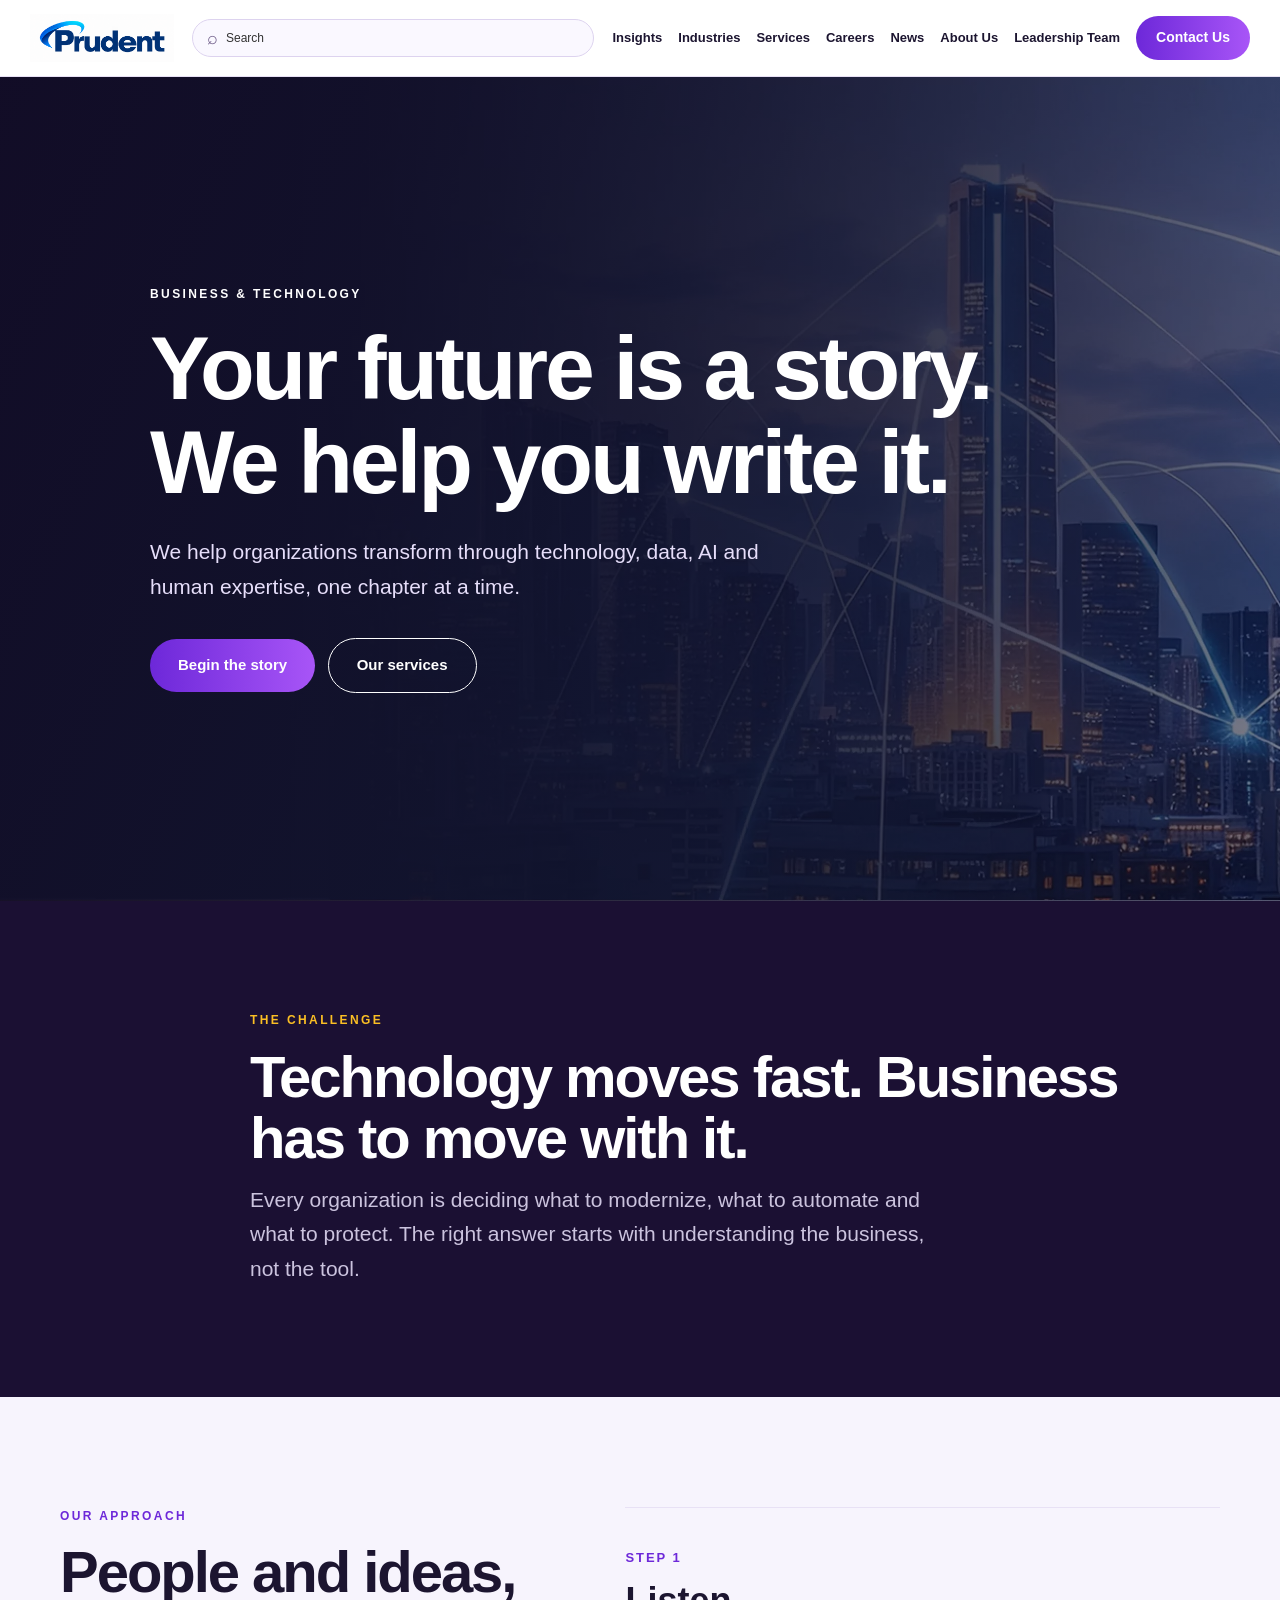
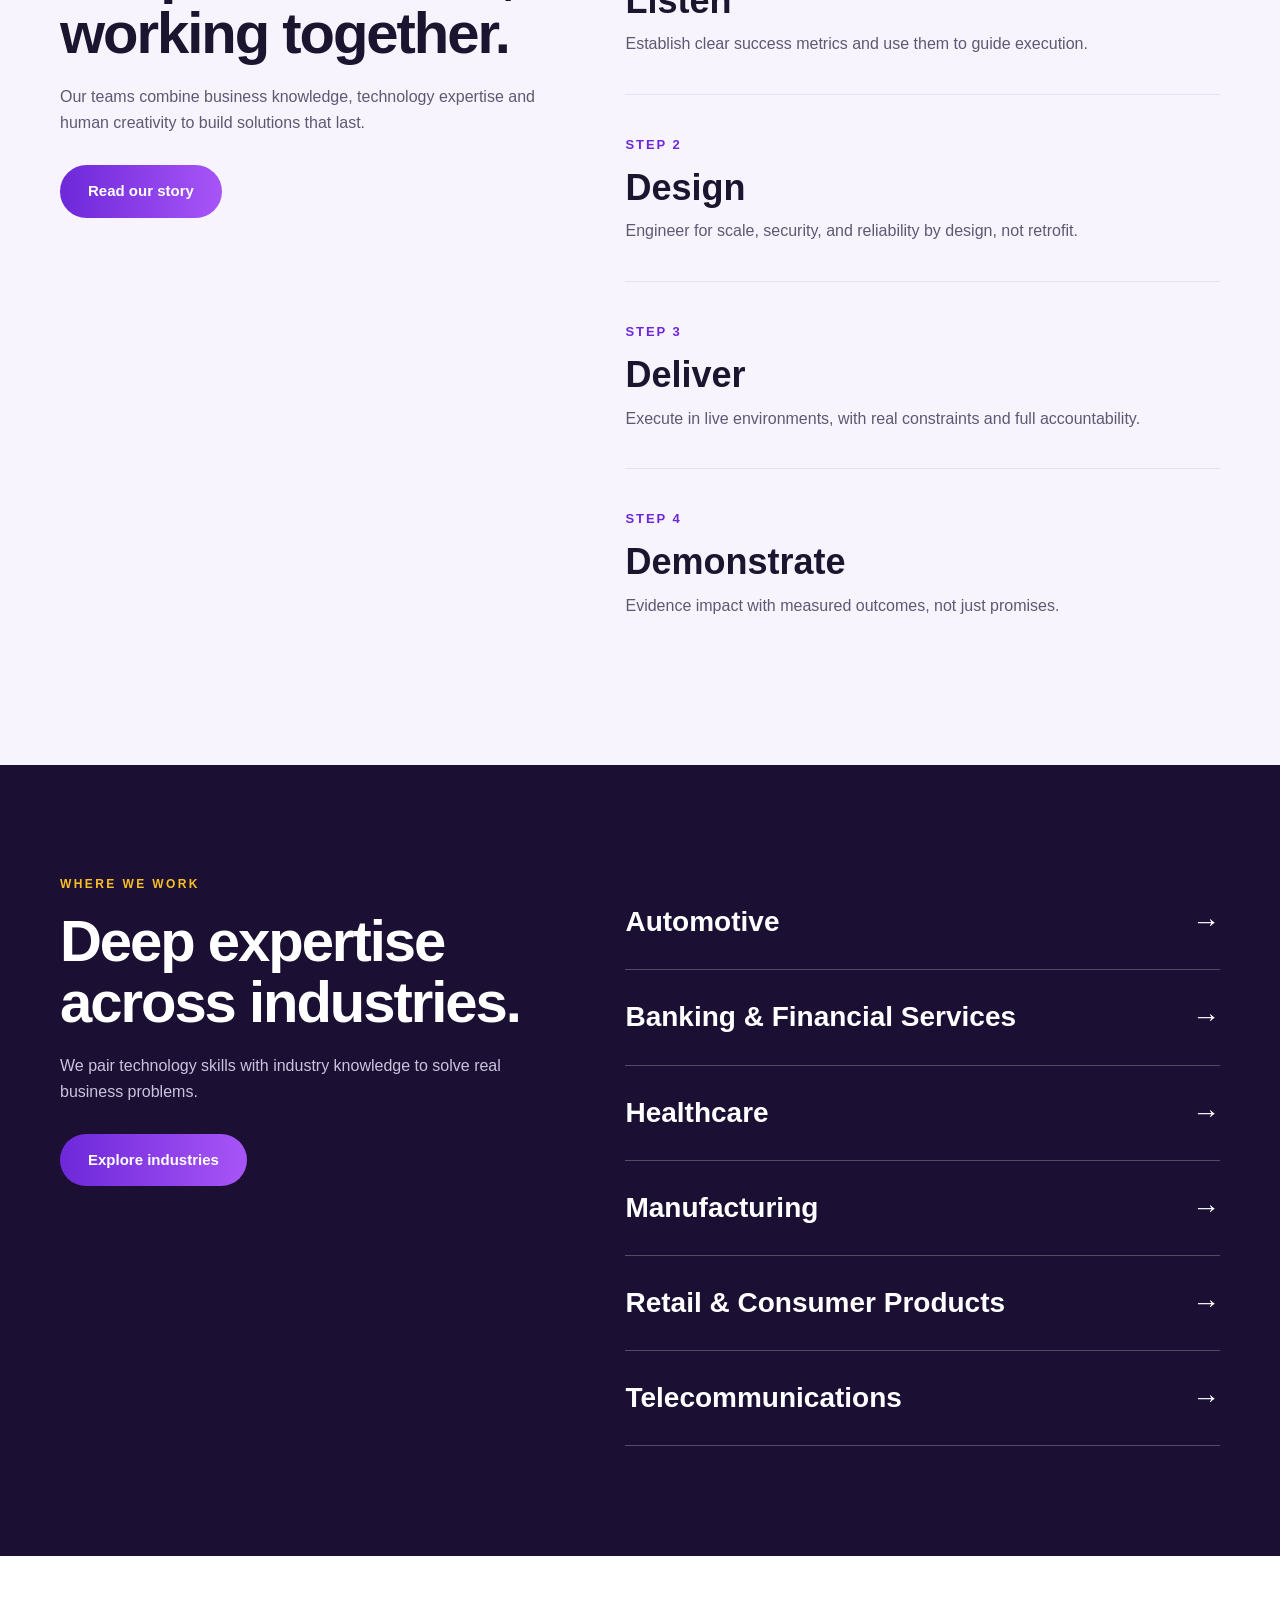
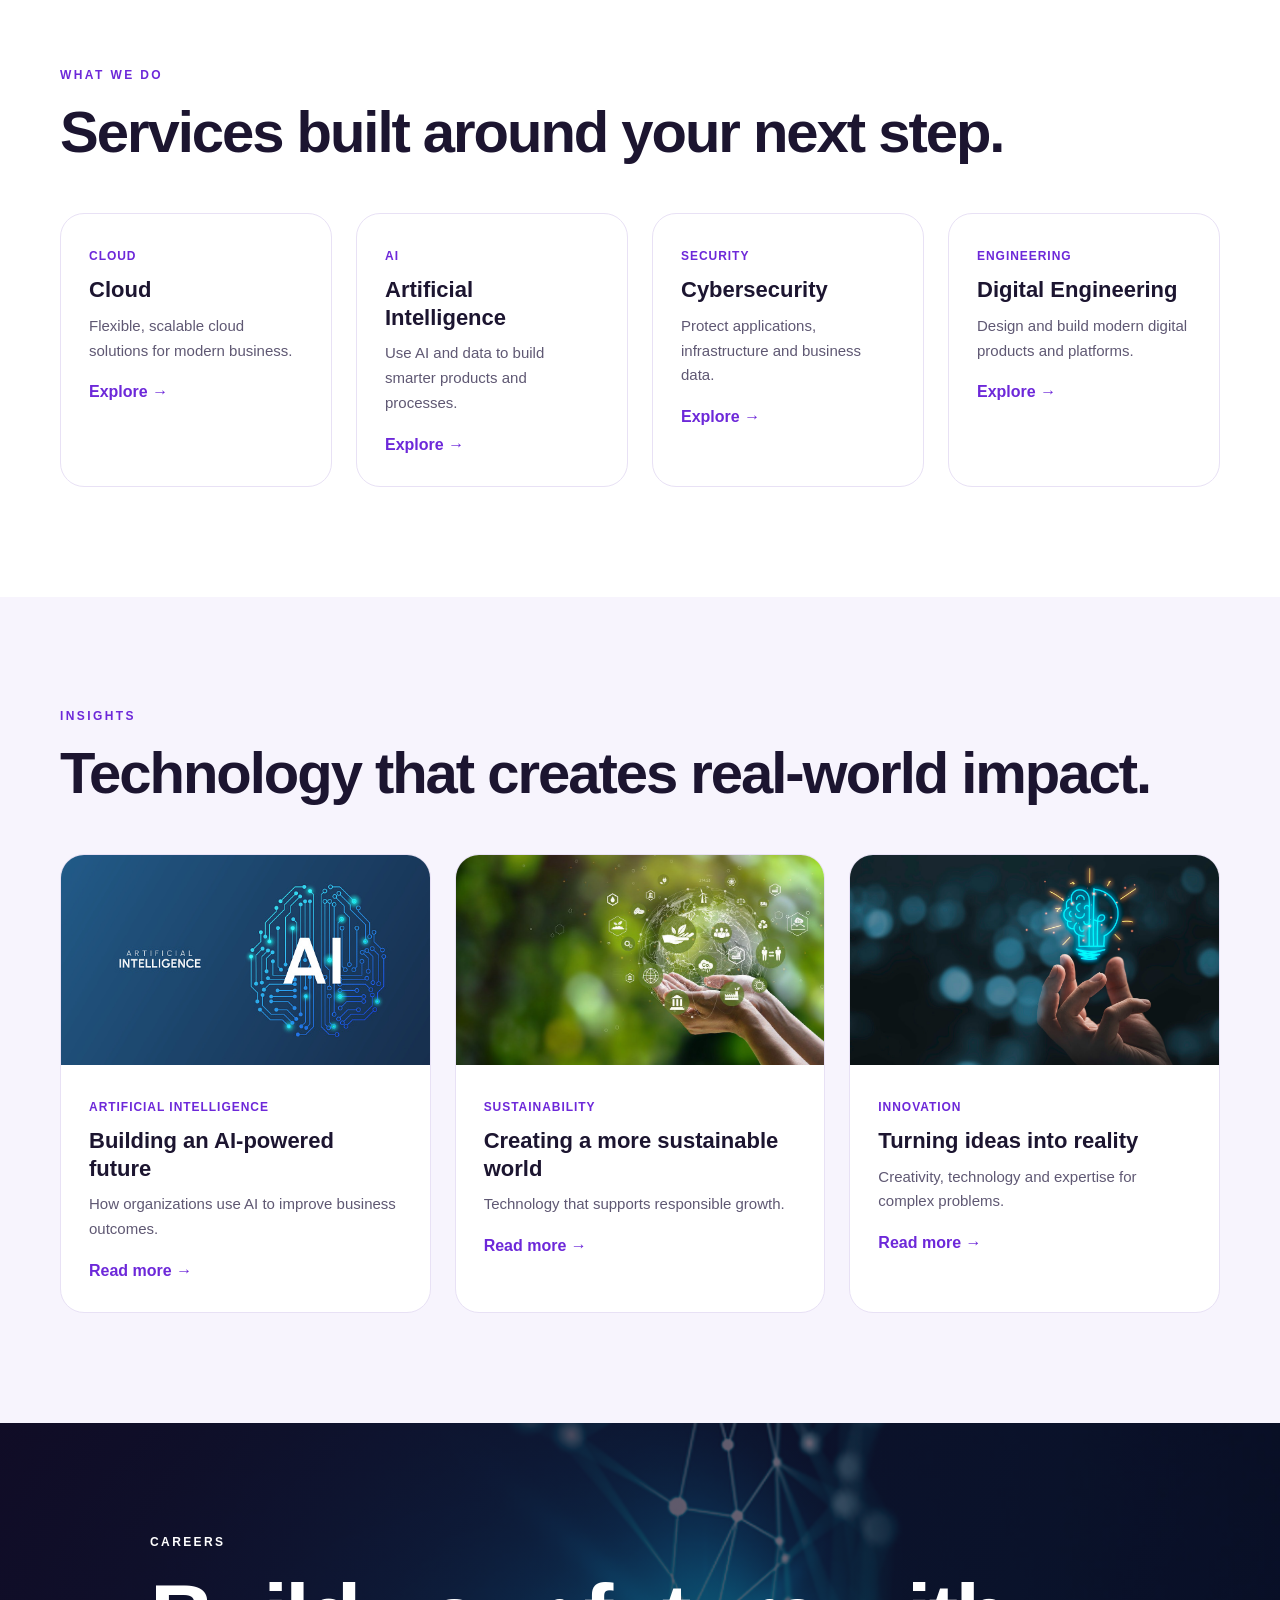
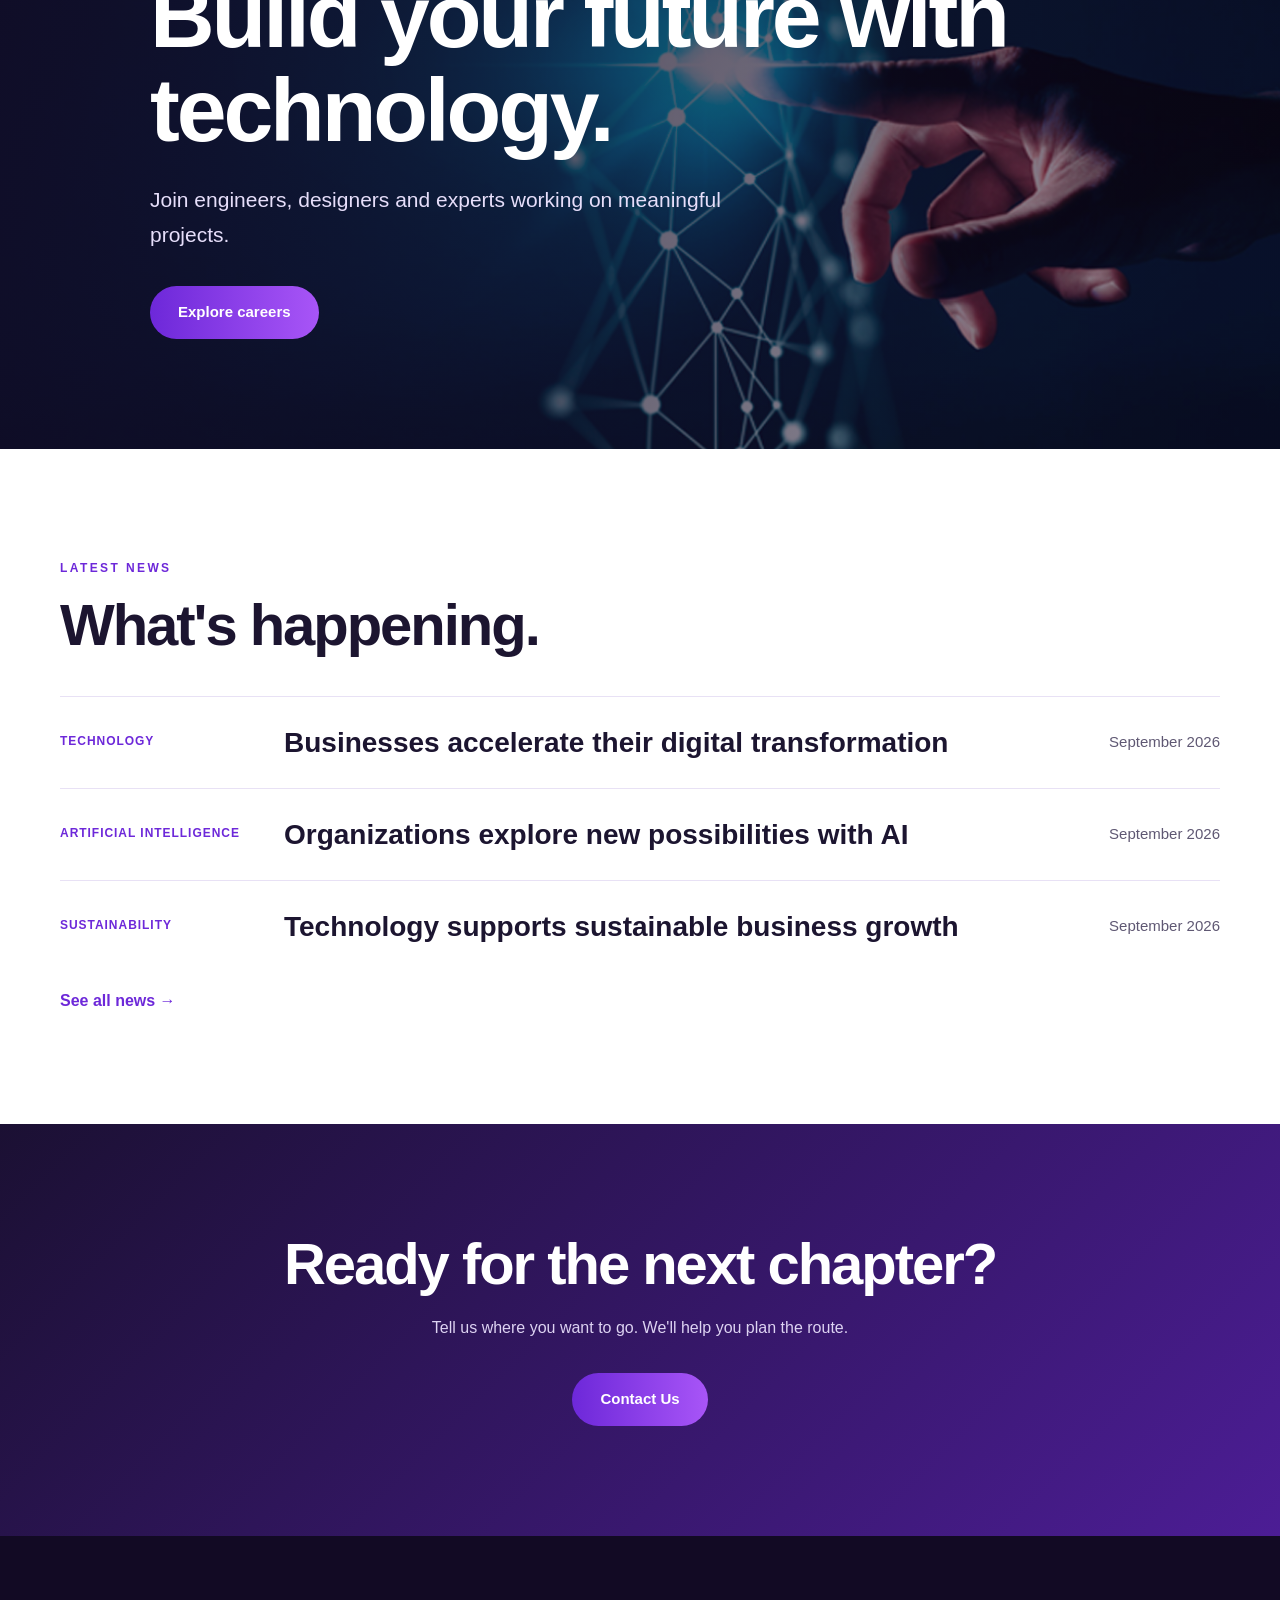
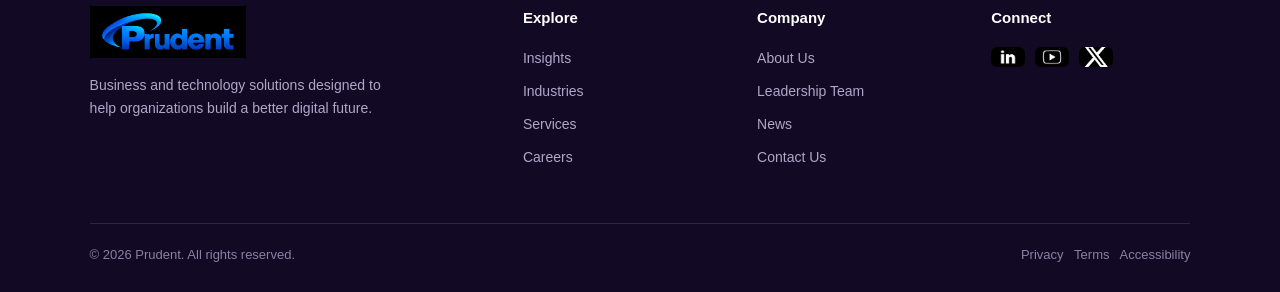
==== index.html @ 2c31e1ab "Add files via upload" ====
<!doctype html>
<html lang="en">
  <head>
    <meta charset="UTF-8" />
    <meta name="viewport" content="width=device-width, initial-scale=1.0" />
    <meta
      name="description"
      content="Prudent provides consulting and technology solutions."
    />
    <title>Prudent | Technology & Consulting</title>
    <link rel="stylesheet" href="style.css" />
    <link rel="icon" type="image/png" href="Images/logo3.png" />
  </head>

  <body>
    
    <input type="checkbox" id="contact-toggle" class="tg" />

    <div class="cd">
      <label for="contact-toggle" class="cd-bg" aria-label="Close"></label>

      <div class="cd-box" role="dialog" aria-labelledby="cd-t">
        <label for="contact-toggle" class="x" aria-label="Close">&times;</label>

        <h2 id="cd-t">Schedule a Consultation</h2>

        <div class="cd-div">&#8595;</div>

        <form action="thank-you.html" method="get">

  <div class="f">
    <label for="cn">Full Name <i>*</i></label>
    <input id="cn" name="name" placeholder="Enter Your Full Name" pattern="^[A-Z][a-z]+ [A-Z][a-z]+$"
               title="First and last name must start with a capital letter and contain only letters." required autocomplete="name">
  </div>
  <div class="f">
    <label for="cc">Company Name <i>*</i></label>
    <input id="cc" name="company" placeholder="Enter Your Company Name" pattern="^[a-zA-Z0-9]+( [a-zA-Z0-9]+)*$" minlength="2" title="Company name must contain at least 2 characters and can contain letters, numbers, and spaces only." required autocomplete="organization">
  </div>

  <div class="f">
    <label for="ce">Work Email <i>*</i></label>
    <input id="ce" name="email" pattern="^[a-zA-Z0-9._%+-]+@[a-zA-Z0-9.-]+\.[a-zA-Z]{2,}$" type="email" placeholder="Enter Your Work Email" title="Enter a valid email address." required autocomplete="email">
  </div>

  <div class="f">
    <label for="cp">Phone Number</label>
    <input id="cp" name="phone" type="tel" pattern="^[0-9]{10}$"
        maxlength="10"
        title="Enter exactly 10 numbers." placeholder="Enter Your Phone Number" autocomplete="tel">
  </div>

  <div class="f">
    <label for="cr">Role / Title</label>
    <input id="cr" name="role" pattern="^[a-zA-Z]+( [a-zA-Z]+)*$"
        minlength="2"
        title="Enter a valid role using letters and spaces only." placeholder="Enter Your Role / Title" autocomplete="organization-title">
  </div>

  <div class="f">
    <label for="cs">Service <i>*</i></label>

    <select id="cs" name="service" required>
      <option value="">--Select Service--</option>
      <option>Digital Transformation</option>
      <option>Cybersecurity Services</option>
      <option>Data &amp; AI Services</option>
      <option>Enterprise Applications</option>
      <option>Technology Staffing</option>
    </select>
  </div>

  <div class="f full">
    <label for="cq">Please explain your requirement in brief</label>
    <textarea id="cq" name="message"></textarea>
  </div>

  <label class="agree full">
    <input type="checkbox" name="sms_consent" value="agreed" required>

    <b>AGREE <i>*</i></b>

    <span>
      By checking the box above, you agree to receive text messages from
      Prudent Technologies and consulting Inc regarding updates, alerts,
      and notifications.
    </span>
  </label>

  <p class="sms full">
    <b>SMS SHARING DISCLOSURE:</b>
    No mobile information will be shared with third parties/affiliates
    for marketing/promotional purposes at any time.
  </p>

  <button class="btn" type="submit">
    Submit
  </button>

</form>
      </div>
    </div>
    <input type="checkbox" id="nav-toggle" class="tg" />

    <header class="sh">
      <div class="sh-in">
        <a class="sh-logo" href="index.html">
          <img src="Images/logo.png" alt="Prudent home" title="Home" />
        </a>

        <form class="sq" action="https://www.google.com/search" method="get" target="_blank" role="search">
    <span class="search-icon">⌕</span>
    <input type="hidden" name="as_sitesearch" value="yourdomain.com">
    <input type="search" name="q" placeholder="Search" aria-label="Search">
</form>
        </form>

        <nav class="sn">
          <a href="insights.html">Insights</a>
          <a href="industries.html">Industries</a>
          <a href="services.html">Services</a>
          <a href="careers.html">Careers</a>
          <a href="news.html">News</a>
          <a href="about-us.html">About Us</a>
          <a href="leadership.html">Leadership Team</a>

          <label for="contact-toggle" class="btn"> Contact Us </label>
        </nav>

        <label for="nav-toggle" class="burger" aria-label="Open menu">
          <i></i>
          <i></i>
          <i></i>
        </label>
      </div>
    </header>

    <main>
      <section class="hero">
        <div class="wrap">
          <span class="eyebrow" style="color: var(--teal)">
            Business &amp; Technology
          </span>

          <h1>Your future is a story. We help you write it.</h1>

          <p class="lead">
            We help organizations transform through technology, data, AI and
            human expertise, one chapter at a time.
          </p>

          <a href="#story" class="btn"> Begin the story </a>

          <a href="services.html" class="btn ghost"> Our services </a>
        </div>
      </section>

      <section class="dark" id="story">
        <div class="wrap chap">
          <div class="no rv">01</div>

          <div class="rv">
            <span class="eyebrow"> The challenge </span>

            <h2>Technology moves fast. Business has to move with it.</h2>

            <p class="big">
              Every organization is deciding what to modernize, what to automate
              and what to protect. The right answer starts with understanding
              the business, not the tool.
            </p>
          </div>
        </div>
      </section>

      <section class="soft">
        <div class="wrap split">
          <div class="stick rv">
            <span class="eyebrow"> Our approach </span>

            <h2>People and ideas, working together.</h2>

            <p>
              Our teams combine business knowledge, technology expertise and
              human creativity to build solutions that last.
            </p>

            <a href="about-us.html" class="btn"> Read our story </a>
          </div>

          <div>
            <div class="step rv">
              <b>STEP 1</b>
              <h3>Listen</h3>
              <p>
                Establish clear success metrics and use them to guide execution.
              </p>
            </div>

            <div class="step rv">
              <b>STEP 2</b>
              <h3>Design</h3>
              <p>
                Engineer for scale, security, and reliability by design, not
                retrofit.
              </p>
            </div>

            <div class="step rv">
              <b>STEP 3</b>
              <h3>Deliver</h3>
              <p>
                Execute in live environments, with real constraints and full
                accountability.
              </p>
            </div>

            <div class="step rv">
              <b>STEP 4</b>
              <h3>Demonstrate</h3>
              <p>Evidence impact with measured outcomes, not just promises.</p>
            </div>
          </div>
        </div>
      </section>

      <section class="dark">
        <div class="wrap split">
          <div class="stick rv">
            <span class="eyebrow"> Where we work </span>

            <h2>Deep expertise across industries.</h2>

            <p>
              We pair technology skills with industry knowledge to solve real
              business problems.
            </p>

            <a href="industries.html" class="btn"> Explore industries </a>
          </div>

          <div class="il rv">
            <a href="industries.html#automotive">
              Automotive
              <span>→</span>
            </a>

            <a href="industries.html#banking">
              Banking &amp; Financial Services
              <span>→</span>
            </a>

            <a href="industries.html#healthcare">
              Healthcare
              <span>→</span>
            </a>

            <a href="industries.html#manufacturing">
              Manufacturing
              <span>→</span>
            </a>

            <a href="industries.html#retail">
              Retail &amp; Consumer Products
              <span>→</span>
            </a>

            <a href="industries.html#telecom">
              Telecommunications
              <span>→</span>
            </a>
          </div>
        </div>
      </section>

      <section>
        <div class="wrap">
          <span class="eyebrow rv"> What we do </span>

          <h2 class="rv">Services built around your next step.</h2>

          <div class="grid g4">
            <a class="card rv" href="services.html#cloud">
              <div class="tx">
                <span class="tag">CLOUD</span>
                <h3>Cloud</h3>
                <p>Flexible, scalable cloud solutions for modern business.</p>
                <span class="more">Explore →</span>
              </div>
            </a>

            <a class="card rv" href="services.html#ai">
              <div class="tx">
                <span class="tag">AI</span>
                <h3>Artificial Intelligence</h3>
                <p>Use AI and data to build smarter products and processes.</p>
                <span class="more">Explore →</span>
              </div>
            </a>

            <a class="card rv" href="services.html#cybersecurity">
              <div class="tx">
                <span class="tag">SECURITY</span>
                <h3>Cybersecurity</h3>
                <p>Protect applications, infrastructure and business data.</p>
                <span class="more">Explore →</span>
              </div>
            </a>

            <a class="card rv" href="services.html#engineering">
              <div class="tx">
                <span class="tag">ENGINEERING</span>
                <h3>Digital Engineering</h3>
                <p>Design and build modern digital products and platforms.</p>
                <span class="more">Explore →</span>
              </div>
            </a>
          </div>
        </div>
      </section>

      <section class="soft">
        <div class="wrap">
          <span class="eyebrow rv"> Insights </span>

          <h2 class="rv">Technology that creates real-world impact.</h2>

          <div class="grid">
            <a class="card rv" href="insights.html#ai">
              <div class="im" style="--bg: url(Images/AI.jpg)"></div>

              <div class="tx">
                <span class="tag"> ARTIFICIAL INTELLIGENCE </span>

                <h3>Building an AI-powered future</h3>

                <p>How organizations use AI to improve business outcomes.</p>

                <span class="more"> Read more → </span>
              </div>
            </a>

            <a class="card rv" href="insights.html#sustainability">
              <div
                class="im"
                style="--bg: url(Images/SUSTAINABILITY.jpg)"
              ></div>

              <div class="tx">
                <span class="tag"> SUSTAINABILITY </span>

                <h3>Creating a more sustainable world</h3>

                <p>Technology that supports responsible growth.</p>

                <span class="more"> Read more → </span>
              </div>
            </a>

            <a class="card rv" href="insights.html#innovation">
              <div class="im" style="--bg: url(Images/INNOVATION.jpg)"></div>

              <div class="tx">
                <span class="tag"> INNOVATION </span>

                <h3>Turning ideas into reality</h3>

                <p>
                  Creativity, technology and expertise for complex problems.
                </p>

                <span class="more"> Read more → </span>
              </div>
            </a>
          </div>
        </div>
      </section>

      
      <section class="hero sm" style="--bg: url(Images/image.jpg)">
        <div class="wrap">
          <span class="eyebrow" style="color: var(--teal)"> Careers </span>

          <h1>Build your future with technology.</h1>

          <p class="lead">
            Join engineers, designers and experts working on meaningful
            projects.
          </p>

          <a href="careers.html" class="btn"> Explore careers </a>
        </div>
      </section>

      <section>
        <div class="wrap">
          <span class="eyebrow rv"> Latest news </span>

          <h2 class="rv">What's happening.</h2>

          <div class="nl" style="margin-top: 40px">
            <a href="news.html#a1" class="rv">
              <span class="tag"> TECHNOLOGY </span>

              <h3>Businesses accelerate their digital transformation</h3>

              <time> September 2026 </time>
            </a>

            <a href="news.html#a2" class="rv">
              <span class="tag"> ARTIFICIAL INTELLIGENCE </span>

              <h3>Organizations explore new possibilities with AI</h3>

              <time> September 2026 </time>
            </a>

            <a href="news.html#a3" class="rv">
              <span class="tag"> SUSTAINABILITY </span>

              <h3>Technology supports sustainable business growth</h3>

              <time> September 2026 </time>
            </a>
          </div>

          <a href="news.html" class="more"> See all news → </a>
        </div>
      </section>

      <section class="cta">
        <div class="wrap">
          <h2 class="rv">Ready for the next chapter?</h2>

          <p>Tell us where you want to go. We'll help you plan the route.</p>

          <label for="contact-toggle" class="btn"> Contact Us </label>
        </div>
      </section>
    </main>

    <footer class="sf">
      <div class="sf-g">
        <div>
          <img src="Images/logo1.png" alt="Prudent" />

          <p>
            Business and technology solutions designed to help organizations
            build a better digital future.
          </p>
        </div>

        <div>
          <h4>Explore</h4>

          <a href="insights.html">Insights</a>
          <a href="industries.html">Industries</a>
          <a href="services.html">Services</a>
          <a href="careers.html">Careers</a>
        </div>

        <div>
          <h4>Company</h4>

          <a href="about-us.html">About Us</a>
          <a href="leadership.html">Leadership Team</a>
          <a href="news.html">News</a>

          <label for="contact-toggle"> Contact Us </label>
        </div>

        <div>
          <h4>Connect</h4>

          <div class="soc">
            <a href="https://www.linkedin.com/company/prudent-technologies-and-consulting-inc/posts/?feedView=all" aria-label="LinkedIn">
              <img src="Images/LinkedIn.jpg" alt="LinkedIn" />
            </a>

            <a href="https://www.youtube.com/@PrudentTechnologiesConsulting" aria-label="YouTube">
              <img src="Images/youtube.jpg" alt="YouTube" />
            </a>

            <a href="https://x.com/Prudent_USA" aria-label="Twitter">
              <img src="Images/twitter.jpg" alt="Twitter" />
            </a>
          </div>
        </div>
      </div>

      <div class="sf-b">
        <span> © 2026 Prudent. All rights reserved. </span>

        <span>
          <a href="privacy.html"> Privacy </a>

          &nbsp; Terms &nbsp; Accessibility
        </span>
      </div>
    </footer>
  </body>
</html>
---- style.css ----
*{
margin:0;
padding:0;
box-sizing:border-box;
}
html{
scroll-behavior:smooth;
scroll-padding-top:90px;
}
body{
font-family:Arial,Helvetica,sans-serif;
color:#1c1530;
background:#fff;
line-height:1.65;
overflow-x:hidden;
}
body:has(#contact-toggle:checked){
overflow:hidden;
}
img{
max-width:100%;
display:block;
}
a{
color:inherit;
text-decoration:none;
}
button,
input,
textarea,
select{
font:inherit;
}
label{
cursor:pointer;
}
input[type="checkbox"]{
accent-color:#6d28d9;
}
:focus-visible{
outline:2px solid #6d28d9;
outline-offset:3px;
}
section{
padding:110px clamp(20px,7vw,110px);
}
.wrap{
max-width:1200px;
margin:auto;
}
h1,
h2{
letter-spacing:-.035em;
line-height:1.05;
font-weight:800;
}
h2{
font-size:clamp(32px,4.6vw,58px);
}
.eyebrow{
display:block;
margin-bottom:16px;
font-size:12px;
font-weight:800;
letter-spacing:.2em;
text-transform:uppercase;
color:#6d28d9;
}
.big{
font-size:clamp(17px,2vw,21px);
color:#cbc3de;
max-width:640px;
margin-top:24px;
}
.btn{
display:inline-flex;
align-items:center;
justify-content:center;
padding:14px 28px;
border:0;
border-radius:99px;
background:linear-gradient(90deg,#6d28d9,#a855f7);
color:#fff;
font-weight:700;
font-size:15px;
cursor:pointer;
transition:.3s;
}
.btn:hover{
transform:translateY(-3px);
box-shadow:0 12px 28px rgba(109,40,217,.35);
}
.btn.ghost{
background:transparent;
border:1.5px solid currentColor;
margin-left:8px;
}
.more{
display:inline-block;
margin-top:16px;
color:#6d28d9;
font-weight:700;
}
.dark{
background:#1b1033;
color:#fff;
}
.dark .eyebrow{
color:#fbbf24;
}
.soft{
background:#f7f4fd;
}
.sh{
position:sticky;
top:0;
z-index:900;
background:rgba(255,255,255,.96);
backdrop-filter:blur(14px);
border-bottom:1px solid #e8e1f5;
}
.sh-in{
max-width:1600px;
min-height:76px;
margin:auto;
padding:0 clamp(16px,3vw,44px);
display:flex;
align-items:center;
gap:24px;
}
.sh-logo{
display:flex;
align-items:center;
flex-shrink:0;
}
.sh-logo img{
height:48px;
width:auto;
object-fit:contain;
}
.sq{
position:relative;
flex:1;
gap: 8px;
max-width:440px;
margin:auto;
}

.sq input[type="search"]{
width:100%;
height:44px;
padding:0 18px 0 44px;
border:1px solid #e8e1f5;
border-radius:99px;
background:#f7f4fd;
outline: 0;
font-size: 14px;
transition:.25s;
}
.sq input[type="search"]:focus{
border-color:#6d28d9;
background:#fff;
box-shadow:0 0 0 4px rgba(109,40,217,.12);
}

.sq {
    width: 160px;
    height: 38px;
    display: flex;
    align-items: center;
    padding: 0 14px;
    border: 1px solid #ddd3ef;
    border-radius: 22px;
    background: #faf8ff;
    box-sizing: border-box;
}

.sq .search-icon {
    font-size: 18px;
    line-height: 1;
    color: #6d5a87;
    flex-shrink: 0;
}

.sq input[type="search"] {
    width: 100%;
    height: 100%;
    padding: 0;
    border: 0;
    outline: 0;
    background: transparent;
    box-shadow: none;
    font-size: 12px;
    color: #333;
}

.sq input[type="search"]::placeholder {
    color: #333;
    opacity: 1;
}


.sq:focus-within {
    border-color: #b9a5d6;
    box-shadow: 0 0 0 3px rgba(185, 165, 214, 0.15);
}
.sn{
display:flex;
align-items:center;
gap:22px;
}
.sn a{
font-size:14px;
font-weight:600;
white-space:nowrap;
transition:color .2s;
}
.sn a:hover,
.sn a.on{
color:#6d28d9;
}
.sn .btn{
padding:10px 20px;
font-size:14px;
}
.burger{
display:none;
width:44px;
height:44px;
flex-direction:column;
justify-content:center;
align-items:center;
gap:5px;
}
.burger i{
width:24px;
height:2.5px;
background:#1c1530;
border-radius:2px;
transition:.3s;
}
#nav-toggle{
display:none;
}
#nav-toggle:checked~.sh .burger i:nth-child(1){
transform:translateY(7.5px) rotate(45deg);
}
#nav-toggle:checked~.sh .burger i:nth-child(2){
opacity:0;
}
#nav-toggle:checked~.sh .burger i:nth-child(3){
transform:translateY(-7.5px) rotate(-45deg);
}
.hero{
position:relative;
min-height:calc(100vh - 76px);
display:flex;
align-items:center;
color:#fff;
background:
linear-gradient(
115deg,
rgba(18,10,36,.9),
rgba(18,10,36,.4)
),
var(--bg,url("Images/content.jpg")) center/cover #241447;
}
.hero.g{
background:linear-gradient(135deg,#1b1033,#6d28d9);
}
.hero.sm{
min-height:56vh;
}
.hero h1{
font-size:clamp(40px,7vw,90px);
max-width:980px;
margin-bottom:26px;
animation:up .9s both;
}
.hero .lead{
font-size:clamp(17px,2vw,21px);
max-width:640px;
margin-bottom:34px;
color:#e6defa;
animation:up .9s .15s both;
}
.hero .btn,
.hero .eyebrow{
animation:up .9s .3s both;
}
@keyframes up{
from{
opacity:0;
transform:translateY(36px);
}
to{
opacity:1;
transform:translateY(0);
}
}
.chap{
display:grid;
grid-template-columns:150px 1fr;
gap:40px;
}
.no{
font-size:clamp(64px,9vw,140px);
font-weight:800;
line-height:.85;
color:transparent;
-webkit-text-stroke:1.5px currentColor;
opacity:.3;
}
.chap p{
color:#5f5873;
margin-top:14px;
max-width:680px;
}
.dark .chap p{
color:#cbc3de;
}
.split{
display:grid;
grid-template-columns:1fr 1.2fr;
gap:70px;
align-items:start;
}
.stick{
position:sticky;
top:120px;
}
.stick p{
margin:20px 0 28px;
color:#5f5873;
}
.dark .stick p{
color:#cbc3de;
}
.step{
padding:36px 0;
border-top:1px solid #e8e1f5;
}
.dark .step{
border-color:rgba(255,255,255,.2);
}
.step b{
color:#6d28d9;
font-size:13px;
letter-spacing:.15em;
}
.step h3{
font-size:clamp(24px,3vw,36px);
margin:10px 0;
line-height:1.15;
}
.step p{
color:#5f5873;
}
.dark .step b{
color:#fbbf24;
}
.dark .step p{
color:#cbc3de;
}
.il a{
display:flex;
justify-content:space-between;
padding:24px 0;
border-bottom:1px solid rgba(255,255,255,.25);
font-size:clamp(20px,2.4vw,28px);
font-weight:700;
transition:.3s;
}
.il a:hover{
padding-left:14px;
color:#fbbf24;
}
.grid{
display:grid;
grid-template-columns:repeat(3,minmax(0,1fr));
gap:24px;
margin-top:50px;
}
.card{
background:#fff;
border:1px solid #e8e1f5;
border-radius:24px;
overflow:hidden;
transition:.35s;
display:flex;
flex-direction:column;
}
.card:hover{
transform:translateY(-8px);
box-shadow:0 24px 50px rgba(27,16,51,.12);
}
.card .im{
height:210px;
background:var(--bg) center/cover;
}
.card .tx{
padding:28px;
}
.card h3{
font-size:22px;
margin:8px 0 10px;
line-height:1.25;
}
.card p{
color:#5f5873;
font-size:15px;
}
.card ul{
margin:16px 0 0 18px;
color:#5f5873;
font-size:14px;
line-height:2;
}
.ic{
width:52px;
height:52px;
margin-bottom:18px;
border-radius:14px;
background:#efe7fd;
color:#6d28d9;
display:grid;
place-items:center;
font-size:22px;
font-weight:800;
}
.tag{
font-size:12px;
font-weight:700;
letter-spacing:.08em;
color:#6d28d9;
}
.art{
display:grid;
grid-template-columns:1fr 1fr;
gap:64px;
align-items:center;
}
.art .im{
height:380px;
border-radius:28px;
background:var(--bg) center/cover;
}
.art.rev .im{
order:2;
}
.art p{
color:#5f5873;
margin-top:16px;
}
.tags{
display:flex;
flex-wrap:wrap;
gap:10px;
margin-top:22px;
}
.tags span{
padding:6px 14px;
border:1px solid #e8e1f5;
border-radius:99px;
font-size:13px;
background:#fff;
}
.pl{
display:grid;
grid-template-columns:repeat(auto-fit,minmax(150px,1fr));
gap:16px;
margin-top:40px;
}
.pl div{
height:90px;
padding:18px;
border:1px solid #e8e1f5;
border-radius:14px;
display:flex;
align-items:center;
justify-content:center;
transition:.3s;
}
.pl img{
max-width:100%;
max-height:100%;
object-fit:contain;
filter:grayscale(1);
opacity:.7;
transition:.3s;
}
.pl div:hover{
box-shadow:0 10px 24px rgba(0,0,0,.08);
}
.pl div:hover img{
filter:none;
opacity:1;
}
.nl>*{
display:grid;
grid-template-columns:200px 1fr auto;
gap:24px;
align-items:center;
padding:28px 0;
border-top:1px solid #e8e1f5;
}
.nl h3{
font-size:clamp(20px,2.4vw,28px);
line-height:1.25;
transition:color .2s;
}
.nl a:hover h3{
color:#6d28d9;
}
.nl time,
.nl p{
color:#5f5873;
font-size:15px;
}
.lg{
display:grid;
grid-template-columns:repeat(2,minmax(0,1fr));
gap:24px;
margin-top:50px;
}
.pp{
background:#fff;
border:1px solid #e8e1f5;
border-radius:24px;
padding:30px;
transition:.35s;
}
.pp:hover{
transform:translateY(-6px);
box-shadow:0 20px 44px rgba(27,16,51,.12);
}
.pp img{
width:100px;
height:100px;
margin-bottom:18px;
border-radius:50%;
object-fit:cover;
background:#c4b5fd;
}
.pp h3{
font-size:21px;
line-height:1.25;
}
.pp h4{
margin:4px 0 12px;
color:#6d28d9;
font-size:14px;
}
.pp p{
color:#5f5873;
font-size:14px;
}
.pp .in{
display:inline-grid;
place-items:center;
width:36px;
height:36px;
margin-top:16px;
border-radius:8px;
background:#6d28d9;
color:#fff;
font-weight:800;
}
.cta{
text-align:center;
background:linear-gradient(135deg,#1b1033,#4c1d95);
color:#fff;
}
.cta p{
max-width:560px;
margin:20px auto 32px;
color:#ddd3f2;
}
.sf{
padding:70px clamp(20px,7vw,110px) 26px;
background:#120a24;
color:#fff;
}
.sf-g{
max-width:1200px;
margin:auto;
display:grid;
grid-template-columns:2fr 1fr 1fr 1fr;
gap:48px;
}
.sf img{
height:52px;
width:auto;
margin-bottom:16px;
}
.sf p{
color:#b0a6c8;
font-size:14px;
max-width:320px;
}
.sf h4{
margin-bottom:16px;
font-size:15px;
}
.sf-g a,
.sf-g label{
display:block;
width:fit-content;
margin-bottom:10px;
color:#b0a6c8;
font-size:14px;
}
.sf-g a:hover,
.sf-g label:hover{
color:#fff;
}
.sf .soc{
display:flex;
gap:10px;
}
.sf .soc a{
margin:0;
}
.sf .soc img{
width:34px;
height:20px;
margin:0;
border-radius:6px;
object-fit:cover;
}
.sf-b{
max-width:1200px;
margin:44px auto 0;
padding-top:20px;
border-top:1px solid #2d2447;
display:flex;
justify-content:space-between;
gap:16px;
color:#8a80a3;
font-size:13px;
}
.sf-b a:hover{
color:#fff;
}
#contact-toggle{
display:none;
}
.cd{
display:none;
position:fixed;
inset:0;
z-index:2000;
place-items:center;
padding:20px;
background:rgba(18,10,36,.72);
backdrop-filter:blur(6px);
}
#contact-toggle:checked~.cd{
display:grid;
animation:fade .25s;
}
.cd-bg{
position:absolute;
inset:0;
}
.cd-box{
position:relative;
width:min(760px,100%);
max-height:94vh;
overflow-y:auto;
padding:36px 40px 32px;
border-radius:20px;
background:#fff;
box-shadow:0 40px 100px rgba(0,0,0,.4);
animation:pop .35s;
}
@keyframes fade{
from{
opacity:0;
}
to{
opacity:1;
}
}
@keyframes pop{
from{
opacity:0;
transform:translateY(24px) scale(.97);
}
to{
opacity:1;
transform:translateY(0) scale(1);
}
}
.cd-box h2{
text-align:center;
font-size:clamp(24px,3vw,30px);
font-weight:700;
color:#1b1033;
}
.cd-div{
display:flex;
align-items:center;
gap:14px;
margin:10px 0 26px;
color:#6d28d9;
font-size:22px;
}
.cd-div::before,
.cd-div::after{
content:"";
flex:1;
height:1px;
background:#e8e1f5;
}
.cd form{
display:grid;
grid-template-columns:1fr 1fr;
gap: 7px;
}
.cd .full{
grid-column:1/-1;
}
.f label{
display:block;
margin-bottom:8px;
font-size:14px;
font-weight:700;
cursor:default;
}
.f label i,
.agree i{
color:#d33;
font-style:normal;
}
.f input,
.f select,
.f textarea{
width:100%;
padding: 5px 10px;
border:1px solid #d9d2e8;
border-radius:6px;
background:#fff;
color:inherit;
outline:0;
font-size:15px;
transition:.2s;
}
.f input:focus,
.f select:focus,
.f textarea:focus{
border-color:#6d28d9;
box-shadow:0 0 0 3px rgba(109,40,217,.15);
}
.f textarea{
min-height:110px;
resize:vertical;
}
.agree{
display:grid;
grid-template-columns:20px 1fr;
gap:4px 10px;
align-items:start;
font-size:14px;
color:#5f5873;
cursor:pointer;
}
.agree input{
width:18px;
height:18px;
margin-top:3px;
}
.agree b{
color:#1c1530;
font-size:15px;
}
.agree span{
grid-column:2;
}
.sms{
padding-top:16px;
border-top:1px solid #e8e1f5;
font-size:13px;
color:#5f5873;
}
.sms a{
color:#6d28d9;
text-decoration:underline;
}
.cd .btn{
justify-self:start;
}
.cd .x{
position:absolute;
top:14px;
right:14px;
z-index:2;
width:38px;
height:38px;
border-radius:50%;
background:#f7f4fd;
color:#1b1033;
display:grid;
place-items:center;
font-size:24px;
transition:.2s;
}
.cd .x:hover{
background:#1b1033;
color:#fff;
}
.lead-p{
font-size:18px;
color:#5f5873;
max-width:760px;
margin-top:16px;
}
.chips{
display:flex;
flex-wrap:wrap;
gap:10px;
margin-top:28px;
}
.chips a{
padding:9px 18px;
border:1px solid #e8e1f5;
border-radius:99px;
background:#fff;
font-size:14px;
font-weight:600;
transition:.2s;
}
.chips a:hover{
background:#6d28d9;
border-color:#6d28d9;
color:#fff;
}
.dt{
display:grid;
grid-template-columns:1fr 1fr;
gap:24px;
margin-top:32px;
}
.dt>div{
padding:26px 28px;
border:1px solid #e8e1f5;
border-radius:20px;
background:#fff;
}
.dt h3{
margin-bottom:12px;
font-size:16px;
}
.dt ul{
list-style:none;
}
.dt li{
position:relative;
padding:10px 0 10px 28px;
border-top:1px solid #e8e1f5;
color:#5f5873;
font-size:15px;
}
.dt li:first-child{
border-top:0;
}
.dt li::before{
content:"✓";
position:absolute;
left:0;
color:#6d28d9;
font-weight:800;
}
.dt li b{
color:#1c1530;
}
.pf{
margin-top:26px;
font-size:12px;
letter-spacing:.14em;
text-transform:uppercase;
color:#5f5873;
}
.pf+.tags{
margin-top:12px;
}
.grid.g4{
grid-template-columns:repeat(4,minmax(0,1fr));
}
.ar{
max-width:820px;
margin:auto;
}
.ar time{
margin-left:12px;
color:#5f5873;
font-size:13px;
}
.ar h2{
margin:12px 0 4px;
font-size:clamp(28px,4vw,44px);
}
.ar p{
margin-top:16px;
color:#5f5873;
font-size:17px;
}
.ar .lead-p{
color:#1c1530;
font-weight:600;
}
.kt{
margin-top:28px;
padding:22px 28px;
border-left:4px solid #6d28d9;
border-radius:0 16px 16px 0;
background:#fff;
}
.kt h3{
margin-bottom:8px;
font-size:15px;
}
.kt ul{
margin-left:18px;
color:#5f5873;
}
@media (min-width:1181px){
.burger{
display:none;
}
.sn{
display:flex;
}
}
@media (max-width:1180px){
.sh{
position:relative;
z-index:1000;
background:#ffffff;
}
.sh-in{
min-height:72px;
display:flex;
align-items:center;
padding:10px 24px;
position:relative;
}
.sh-logo{
display:flex;
align-items:center;
}
.sh-logo img{
width:105px;
height:auto;
display:block;
}
.sq{
display:flex;
align-items:center;
width:160px;
height:38px;
margin-left:auto;
margin-right:12px;
padding:0 12px;
border:1px solid #e2d7f3;
border-radius:22px;
background:#f8f4fd;
}
.sq span{
font-size:18px;
line-height:1;
color:#22223b;
margin-right:8px;
}
.sq input{
width:100%;
border:0;
outline:0;
background:transparent;
font-size:12px;
color:#333;
}
.sq input::placeholder{
color:#666;
}
.burger{
width:42px;
height:42px;
display:flex;
align-items:center;
justify-content:center;
flex-direction:column;
gap:5px;
cursor:pointer;
flex-shrink:0;
z-index:1100;
}
.burger i{
width:22px;
height:2px;
background:#25233a;
display:block;
transition:.3s ease;
}
.sn{
display:none;
position:absolute;
top:100%;
left:16px;
right:16px;
width:auto;
padding:0 14px 14px;
flex-direction:column;
align-items:stretch;
background:#ffffff;
border:1px solid #dddde5;
border-radius:0 0 8px 8px;
box-shadow:0 12px 30px rgba(0,0,0,.10);
z-index:1050;
max-height:calc(100vh - 72px);
overflow-y:auto;
}
#nav-toggle:checked~.sn{
display:flex;
}
.sn a{
width:100%;
min-height:44px;
display:flex;
align-items:center;
padding:12px 2px;
color:#28253b;
text-decoration:none;
font-size:14px;
font-weight:600;
border-bottom:1px solid #e8def2;
}
.sn a:hover{
color:#6d20d9;
}
.sn .btn{
width:100%;
min-height:44px;
display:flex;
align-items:center;
justify-content:center;
margin-top:14px;
padding:12px;
border:0;
border-radius:25px;
background:linear-gradient(90deg,#7020d8,#a548ef);
color:#ffffff;
font-size:14px;
font-weight:600;
cursor:pointer;
}
.sn .btn:hover{
background:linear-gradient(90deg,#5e18c0,#9135dc);
}
#nav-toggle:checked~.burger i:nth-child(1){
transform:translateY(7px) rotate(45deg);
}
#nav-toggle:checked~.burger i:nth-child(2){
opacity:0;
}
#nav-toggle:checked~.burger i:nth-child(3){
transform:translateY(-7px) rotate(-45deg);
}
}
@media (max-width:860px){
.sh-in{
padding:10px 20px;
}
.sq{
width:155px;
}
.sn{
left:12px;
right:12px;
}
}
@media (max-width:680px){
.sh-in{
min-height:68px;
padding:9px 18px;
}
.sh-logo img{
width:100px;
}
.sq{
width:145px;
height:36px;
margin-right:6px;
}
.sq input{
font-size:11px;
}
.burger{
width:40px;
height:40px;
}
.sn{
top:100%;
left:10px;
right:10px;
padding-left:14px;
padding-right:14px;
}
}
@media (max-width:480px){
.sh-in{
padding:9px 12px;
}
.sh-logo img{
width:92px;
}
.sq{
width:125px;
height:35px;
margin-left:auto;
margin-right:2px;
}
.sq span{
font-size:16px;
margin-right:5px;
}
.sq input{
font-size:10px;
}
.burger{
width:38px;
height:38px;
}
.sn{
left:8px;
right:8px;
padding:0 14px 14px;
}
.sn a{
min-height:43px;
font-size:13px;
}
.sn .btn{
min-height:43px;
font-size:13px;
}
}
@media (max-width:360px){
.sh-in{
padding:8px 10px;
}
.sh-logo img{
width:85px;
}
.sq{
width:105px;
height:33px;
}
.sq input{
font-size:9px;
}
.burger{
width:35px;
}
.sn{
left:6px;
right:6px;
}
}
@media (max-width:900px) and (orientation:landscape){
.sn{
max-height:calc(100vh - 65px);
overflow-y:auto;
}
.sn a{
min-height:40px;
padding:9px 2px;
}
.sn .btn{
margin-top:10px;
min-height:40px;
}
}
@media(prefers-reduced-motion:no-preference){
@supports(animation-timeline:view()){
body::before{
content:"";
position:fixed;
top:0;
left:0;
width:100%;
height:3px;
z-index:1000;
background:linear-gradient(90deg,#6d28d9,#fbbf24);
transform:scaleX(0);
transform-origin:0 50%;
animation:grow linear both;
animation-timeline:scroll(root);
}
.rv{
animation:rise linear backwards;
animation-timeline:view();
animation-range:entry 0% entry 40%;
}
.hero .wrap{
animation:heroOut linear both;
animation-timeline:view();
animation-range:exit 0% exit 70%;
}
}
}
@keyframes grow{
to{
transform:scaleX(1);
}
}
@keyframes rise{
from{
opacity:0;
translate:0 44px;
}
}
@keyframes heroOut{
to{
opacity:0;
translate:0 -60px;
}
}
@media(prefers-reduced-motion:reduce){
html{
scroll-behavior:auto;
}
*,
*::before,
*::after{
animation:none!important;
transition:none!important;
}
}
@media(max-width:1400px){
.sh-in{
padding:0 30px;
gap:18px;
}
.sn{
gap:16px;
}
.sn a{
font-size:13px;
}
section{
padding-left:60px;
padding-right:60px;
}
.grid{
grid-template-columns:repeat(3,minmax(0,1fr));
}
.lg{
grid-template-columns:repeat(2,minmax(0,1fr));
}
}
@media(max-width:1180px){
.sh-in{
min-height:72px;
padding:0 24px;
gap:16px;
}
.sh-logo img{
height:44px;
}
.sq{
order:2;
max-width:none;
margin-left:auto;
}
.burger{
display:flex;
flex-shrink:0;
order:3;
}
.sn{
display:none;
position:absolute;
top:72px;
left:0;
right:0;
flex-direction:column;
align-items:stretch;
gap:0;
padding:10px 24px 24px;
background:#fff;
border-bottom:1px solid #e3e9f1;
box-shadow:0 14px 24px rgba(0,0,0,.1);
}
#nav-toggle:checked~.sh .sn{
display:flex;
}
.sn a{
padding:14px 0;
border-bottom:1px solid #e3e9f1;
font-size:15px;
}
.sn .btn{
margin-top:16px;
width:100%;
}
.hero{
min-height:calc(100vh - 72px);
}
.hero h1{
font-size:clamp(44px,7vw,76px);
}
section{
padding:90px 50px;
}
.grid{
grid-template-columns:repeat(3,minmax(0,1fr));
gap:20px;
}
.art{
gap:40px;
}
.art .im{
height:340px;
}
.pl{
grid-template-columns:repeat(4,minmax(0,1fr));
}
.lg{
grid-template-columns:repeat(2,minmax(0,1fr));
}
.sf-g{
grid-template-columns:2fr 1fr 1fr 1fr;
gap:28px;
}
}
@media(max-width:1024px){
section{
padding:80px 40px;
}
h2{
font-size:clamp(32px,5vw,50px);
}
.hero h1{
max-width:800px;
}
.chap{
grid-template-columns:110px 1fr;
gap:30px;
}
.split{
grid-template-columns:1fr 1.1fr;
gap:45px;
}
.grid{
grid-template-columns:repeat(2,minmax(0,1fr));
gap:22px;
}
.art{
grid-template-columns:1fr 1fr;
gap:35px;
}
.art .im{
height:300px;
}
.pl{
grid-template-columns:repeat(3,minmax(0,1fr));
}
.nl>*{
grid-template-columns:150px 1fr auto;
gap:18px;
}
.lg{
grid-template-columns:repeat(2,minmax(0,1fr));
}
.sf-g{
grid-template-columns:2fr 1fr 1fr;
}
.sf-g>:last-child{
grid-column:span 3;
}
.cd-box{
width:min(820px,95%);
}
}
@media(max-width:860px){
section{
padding:72px 30px;
}
.sh-in{
padding:0 20px;
}
.sq{
flex:1;
}
.hero{
min-height:75vh;
}
.hero h1{
font-size:clamp(40px,8vw,64px);
}
.hero .lead{
font-size:17px;
}
.chap{
grid-template-columns:1fr;
gap:16px;
}
.no{
font-size:80px;
}
.split{
grid-template-columns:1fr;
gap:40px;
}
.stick{
position:static;
}
.step{
padding:28px 0;
}
.grid{
grid-template-columns:repeat(2,minmax(0,1fr));
gap:20px;
}
.card .im{
height:200px;
}
.art{
grid-template-columns:1fr;
gap:30px;
}
.art.rev .im{
order:0;
}
.art .im{
height:300px;
}
.pl{
grid-template-columns:repeat(3,minmax(0,1fr));
}
.nl>*{
grid-template-columns:1fr;
gap:8px;
padding:22px 0;
}
.nl time,
.nl p{
font-size:14px;
}
.lg{
grid-template-columns:1fr 1fr;
}
.pp{
padding:24px;
}
.sf-g{
grid-template-columns:1fr 1fr;
gap:35px 25px;
}
.sf-g>:last-child{
grid-column:span 2;
}
.sf-b{
flex-direction:column;
align-items:flex-start;
}
.cd{
place-items:end center;
padding:0;
}
.cd-box{
grid-template-columns:1fr;
width:min(600px,94%);
max-height:90vh;
overflow-y:auto;
border-radius:24px 24px 0 0;
}
.cd aside{
display:none;
}
.cd form{
grid-template-columns:1fr;
padding: 10px 28px 10px;
overflow:visible;
}
}
@media(max-width:680px){
section{
padding:65px 22px;
}
.sh-in{
height:68px;
padding:0 16px;
gap:10px;
}
.sh-logo img{
height:40px;
}
.sq{
max-width:none;
}
.sq input[type="search"]{
height:40px;
padding-left:40px;
font-size:13px;
}
.sq::before{
left:13px;
font-size:18px;
}
.burger{
width:40px;
height:40px;
}
.hero{
min-height:70vh;
padding:70px 22px;
}
.hero h1{
font-size:clamp(38px,10vw,54px);
margin-bottom:20px;
}
.hero .lead{
font-size:16px;
margin-bottom:26px;
}
.btn{
width:100%;
padding:13px 20px;
}
.btn.ghost{
margin:12px 0 0;
}
.grid{
grid-template-columns:1fr;
gap:18px;
margin-top:35px;
}
.card{
border-radius:18px;
}
.card .im{
height:220px;
}
.card .tx{
padding:22px;
}
.art .im{
height:250px;
border-radius:20px;
}
.pl{
grid-template-columns:repeat(2,minmax(0,1fr));
gap:12px;
}
.pl div{
height:80px;
padding:14px;
}
.nl>*{
padding:20px 0;
}
.lg{
grid-template-columns:1fr;
gap:18px;
margin-top:35px;
}
.pp{
padding:22px;
border-radius:18px;
}
.pp img{
width:85px;
height:85px;
}
.cta{
text-align:left;
}
.cta p{
margin-left:0;
margin-right:0;
}
.sf{
padding:55px 22px 22px;
}
.sf-g{
grid-template-columns:1fr;
gap:28px;
}
.sf-g>:last-child{
grid-column:auto;
}
.sf-b{
margin-top:30px;
gap:8px;
}
.cd{
padding:12px;
}
.cd-box{
width:100%;
max-height:94vh;
border-radius:18px;
}
.cd form{
padding: 10px 20px 15px;
}
.cd .x{
width:34px;
height:34px;
font-size:20px;
}
}
@media(max-width:480px){
html{
scroll-padding-top:68px;
}
section{
padding:55px 18px;
}
.sh-in{
height:64px;
padding:0 12px;
}
.sh-logo img{
height:36px;
}
.sq{
min-width:0;
}
.sq input[type="search"]{
height:38px;
font-size:12px;
padding-left:36px;
padding-right:10px;
}
.sq::before{
left:11px;
font-size:17px;
}
.burger{
width:38px;
height:38px;
}
.burger i{
width:22px;
}
.sn{
top:64px;
padding:8px 18px 20px;
}
.sn a{
padding:12px 0;
font-size:14px;
}
.hero{
min-height:68vh;
padding:60px 18px;
}
.hero h1{
font-size:clamp(34px,11vw,48px);
}
.hero .lead{
font-size:15px;
}
.eyebrow{
font-size:10px;
letter-spacing:.16em;
}
h2{
font-size:clamp(30px,9vw,42px);
}
.big{
font-size:16px;
}
.chap{
gap:12px;
}
.no{
font-size:64px;
}
.step h3{
font-size:24px;
}
.grid{
grid-template-columns:1fr;
margin-top:30px;
}
.card .im{
height:190px;
}
.card h3{
font-size:20px;
}
.card p{
font-size:14px;
}
.art .im{
height:210px;
}
.pl{
grid-template-columns:1fr 1fr;
}
.pl div{
height:72px;
}
.pl img{
max-width:90px;
max-height:42px;
}
.nl h3{
font-size:20px;
}
.nl time,
.nl p{
font-size:13px;
}
.pp{
padding:20px;
}
.pp h3{
font-size:19px;
}
.pp h4{
font-size:13px;
}
.pp p{
font-size:13px;
}
.sf img{
height:44px;
}
.sf p{
font-size:13px;
}
.sf-g a,
.sf-g label{
font-size:13px;
}
.cd form{
padding: 10px 16px 15px;
gap:14px;
}
.cd input,
.cd select,
.cd textarea{
padding:11px 12px;
font-size:14px;
}
.cd textarea{
min-height:100px;
}
.cd .btn{
width:100%;
}
}
@media(max-width:360px){
section{
padding:48px 14px;
}
.sh-in{
padding:0 10px;
gap:7px;
}
.sh-logo img{
height:32px;
}
.sq input[type="search"]{
height:36px;
font-size:11px;
padding-left:32px;
}
.sq::before{
left:9px;
font-size:15px;
}
.burger{
width:36px;
height:36px;
}
.burger i{
width:20px;
}
.hero{
min-height:65vh;
padding:50px 14px;
}
.hero h1{
font-size:32px;
}
.hero .lead{
font-size:14px;
}
h2{
font-size:28px;
}
.no{
font-size:55px;
}
.grid{
gap:14px;
}
.card .im{
height:170px;
}
.card .tx{
padding:18px;
}
.art .im{
height:180px;
}
.pl{
grid-template-columns:1fr;
}
.pl div{
height:68px;
}
.sf{
padding:45px 14px 18px;
}
.cd{
padding:8px;
}
.cd-box{
border-radius:14px;
}
.cd form{
padding: 10px 14px 15px;
}
}
@media(max-width:900px) and (orientation:landscape){
.hero{
min-height:600px;
}
.hero h1{
font-size:48px;
}
.hero .lead{
max-width:700px;
}
.cd-box{
max-height:88vh;
}
}
@media(min-width:1600px){
.sh-in{
max-width:1700px;
}
section{
padding-top:130px;
padding-bottom:130px;
}
.hero h1{
font-size:92px;
}
.grid{
gap:28px;
}
}
@media print{
.sh,
.burger,
.cd,
.cta,
.sf{
display:none!important;
}
section{
padding:30px 0;
}
body{
color:#000;
}
}
#nav-toggle{
display:none;
}
.burger{
display:none;
width:44px;
height:44px;
flex-shrink:0;
align-items:center;
justify-content:center;
flex-direction:column;
gap:5px;
cursor:pointer;
z-index:1002;
}
.burger i{
display:block;
width:24px;
height:2.5px;
background:#1c1530;
border-radius:3px;
transition:.3s ease;
}
@media(max-width:1180px){
.sh-in{
position:relative;
min-height:72px;
}
.burger{
display:flex;
order:3;
}
.sq{
order:2;
flex:1;
min-width:0;
margin-left:auto;
}
.sn{
display:none;
position:absolute;
top:72px;
left:0;
right:0;
width:100%;
max-height:calc(100vh - 72px);
overflow-y:auto;
flex-direction:column;
align-items:stretch;
gap:0;
padding:10px 24px 24px;
background:#fff;
border-bottom:1px solid #e8e1f5;
box-shadow:0 15px 30px rgba(27,16,51,.12);
z-index:1001;
}
#nav-toggle:checked~.sh .sn{
display:flex;
}
.sn a{
display:block;
width:100%;
padding:14px 4px;
border-bottom:1px solid #eee8f7;
font-size:15px;
}
.sn .btn{
width:100%;
margin-top:14px;
text-align:center;
}
#nav-toggle:checked~.sh .burger i:nth-child(1){
transform:translateY(7.5px) rotate(45deg);
}
#nav-toggle:checked~.sh .burger i:nth-child(2){
opacity:0;
}
#nav-toggle:checked~.sh .burger i:nth-child(3){
transform:translateY(-7.5px) rotate(-45deg);
}
}
@media (min-width:1181px){

    .burger{
        display:none;
    }

    .sn{
        display:flex;
    }

}

@media (max-width:1400px){

    .sh-in{
        max-width:1400px;
        padding:0 30px;
        gap:18px;
    }

    .sn{
        gap:16px;
    }

    .sn a{
        font-size:13px;
    }

    section{
        padding-left:60px;
        padding-right:60px;
    }

    .grid{
        grid-template-columns:repeat(3,minmax(0,1fr));
    }

    .lg{
        grid-template-columns:repeat(2,minmax(0,1fr));
    }

    .sf-g{
        gap:35px;
    }

}

@media (max-width:1180px){

    .sh{
        position:relative;
        z-index:1000;
    }

    .sh-in{
        min-height:72px;
        padding:10px 24px;
        position:relative;
        display:flex;
        align-items:center;
        gap:16px;
    }

    .sh-logo{
        flex-shrink:0;
    }

    .sh-logo img{
        width:105px;
        height:auto;
    }

    .sq{
        width:160px;
        height:38px;
        flex:none;
        margin-left:auto;
        margin-right:8px;
    }

    .burger{
        width:42px;
        height:42px;
        display:flex;
        flex-shrink:0;
        align-items:center;
        justify-content:center;
        flex-direction:column;
        gap:5px;
        cursor:pointer;
        z-index:1100;
    }

    .burger i{
        width:22px;
        height:2.5px;
        display:block;
        background:#1c1530;
        border-radius:3px;
        transition:.3s ease;
    }

    .sn{
        display:none;
        position:absolute;
        top:72px;
        left:0;
        right:0;
        width:100%;
        max-height:calc(100vh - 72px);
        overflow-y:auto;
        padding:10px 24px 24px;
        flex-direction:column;
        align-items:stretch;
        gap:0;
        background:#fff;
        border-bottom:1px solid #e8e1f5;
        box-shadow:0 15px 30px rgba(27,16,51,.12);
        z-index:1050;
    }

    #nav-toggle:checked ~ .sh .sn{
        display:flex;
    }

    .sn a{
        width:100%;
        min-height:46px;
        display:flex;
        align-items:center;
        padding:13px 4px;
        border-bottom:1px solid #e8e1f5;
        font-size:15px;
        color:#1c1530;
    }

    .sn a:hover,
    .sn a.on{
        color:#6d28d9;
    }

    .sn .btn{
        width:100%;
        min-height:46px;
        margin-top:14px;
        display:flex;
        align-items:center;
        justify-content:center;
        padding:12px;
        border-radius:99px;
        background:linear-gradient(90deg,#6d28d9,#a855f7);
        color:#fff;
        font-size:14px;
    }

    #nav-toggle:checked ~ .sh .burger i:nth-child(1){
        transform:translateY(7.5px) rotate(45deg);
    }

    #nav-toggle:checked ~ .sh .burger i:nth-child(2){
        opacity:0;
    }

    #nav-toggle:checked ~ .sh .burger i:nth-child(3){
        transform:translateY(-7.5px) rotate(-45deg);
    }

    .hero{
        min-height:calc(100vh - 72px);
    }

    .hero h1{
        font-size:clamp(44px,7vw,76px);
    }

    section{
        padding:90px 50px;
    }

    .grid{
        grid-template-columns:repeat(3,minmax(0,1fr));
        gap:20px;
    }

    .art{
        gap:40px;
    }

    .art .im{
        height:340px;
    }

    .pl{
        grid-template-columns:repeat(4,minmax(0,1fr));
    }

    .lg{
        grid-template-columns:repeat(2,minmax(0,1fr));
    }

    .sf-g{
        grid-template-columns:2fr 1fr 1fr 1fr;
        gap:28px;
    }

}

@media (max-width:1024px){

    section{
        padding:80px 40px;
    }

    h2{
        font-size:clamp(32px,5vw,50px);
    }

    .hero h1{
        max-width:800px;
    }

    .chap{
        grid-template-columns:110px 1fr;
        gap:30px;
    }

    .split{
        grid-template-columns:1fr 1.1fr;
        gap:45px;
    }

    .grid{
        grid-template-columns:repeat(2,minmax(0,1fr));
        gap:22px;
    }

    .art{
        grid-template-columns:1fr 1fr;
        gap:35px;
    }

    .art .im{
        height:300px;
    }

    .pl{
        grid-template-columns:repeat(3,minmax(0,1fr));
    }

    .nl>*{
        grid-template-columns:150px 1fr auto;
        gap:18px;
    }

    .lg{
        grid-template-columns:repeat(2,minmax(0,1fr));
    }

    .sf-g{
        grid-template-columns:2fr 1fr 1fr;
    }

    .sf-g>:last-child{
        grid-column:span 3;
    }

    .cd-box{
        width:min(820px,95%);
    }

}

@media (max-width:860px){

    section{
        padding:72px 30px;
    }

    .sh-in{
        padding:0 20px;
    }

    .sq{
        flex:1;
        width:auto;
        max-width:none;
        min-width:0;
    }

    .hero{
        min-height:75vh;
    }

    .hero h1{
        font-size:clamp(40px,8vw,64px);
    }

    .hero .lead{
        font-size:17px;
    }

    .chap{
        grid-template-columns:1fr;
        gap:16px;
    }

    .no{
        font-size:80px;
    }

    .split{
        grid-template-columns:1fr;
        gap:40px;
    }

    .stick{
        position:static;
    }

    .step{
        padding:28px 0;
    }

    .grid{
        grid-template-columns:repeat(2,minmax(0,1fr));
        gap:20px;
    }

    .card .im{
        height:200px;
    }

    .art{
        grid-template-columns:1fr;
        gap:30px;
    }

    .art.rev .im{
        order:0;
    }

    .art .im{
        height:300px;
    }

    .pl{
        grid-template-columns:repeat(3,minmax(0,1fr));
    }

    .nl>*{
        grid-template-columns:1fr;
        gap:8px;
        padding:22px 0;
    }

    .nl time,
    .nl p{
        font-size:14px;
    }

    .lg{
        grid-template-columns:1fr 1fr;
    }

    .pp{
        padding:24px;
    }

    .sf-g{
        grid-template-columns:1fr 1fr;
        gap:35px 25px;
    }

    .sf-g>:last-child{
        grid-column:span 2;
    }

    .sf-b{
        flex-direction:column;
        align-items:flex-start;
    }

    .cd{
        place-items:end center;
        padding:0;
    }

    .cd-box{
        grid-template-columns:1fr;
        width:min(600px,94%);
        max-height:90vh;
        overflow-y:auto;
        border-radius:24px 24px 0 0;
    }

    .cd aside{
        display:none;
    }

    .cd form{
        grid-template-columns:1fr;
        padding: 10px 28px 15px;
        overflow:visible;
    }

}

@media (max-width:680px){

    section{
        padding:65px 22px;
    }

    .sh-in{
        height:68px;
        min-height:68px;
        padding:0 16px;
        gap:10px;
    }

    .sh-logo img{
        width:100px;
        height:40px;
        object-fit:contain;
    }

    .sq{
        flex:1;
        width:auto;
        max-width:none;
        height:40px;
    }

    .sq input[type="search"]{
        height:40px;
        font-size:13px;
    }

    .burger{
        width:40px;
        height:40px;
    }

    .sn{
        top:68px;
        max-height:calc(100vh - 68px);
        padding:8px 18px 20px;
    }

    .sn a{
        min-height:45px;
        padding:12px 2px;
        font-size:14px;
    }

    .sn .btn{
        min-height:45px;
        font-size:14px;
    }

    .hero{
        min-height:70vh;
        padding:70px 22px;
    }

    .hero h1{
        font-size:clamp(38px,10vw,54px);
        margin-bottom:20px;
    }

    .hero .lead{
        font-size:16px;
        margin-bottom:26px;
    }

    .btn{
        width:100%;
        padding:13px 20px;
    }

    .btn.ghost{
        margin:12px 0 0;
    }

    .grid{
        grid-template-columns:1fr;
        gap:18px;
        margin-top:35px;
    }

    .card{
        border-radius:18px;
    }

    .card .im{
        height:220px;
    }

    .card .tx{
        padding:22px;
    }

    .art .im{
        height:250px;
        border-radius:20px;
    }

    .pl{
        grid-template-columns:repeat(2,minmax(0,1fr));
        gap:12px;
    }

    .pl div{
        height:80px;
        padding:14px;
    }

    .nl>*{
        grid-template-columns:1fr;
        gap:8px;
        padding:20px 0;
    }

    .nl h3{
        font-size:21px;
    }

    .nl time,
    .nl p{
        font-size:14px;
    }

    .lg{
        grid-template-columns:1fr;
        gap:18px;
        margin-top:35px;
    }

    .pp{
        padding:22px;
        border-radius:18px;
    }

    .pp img{
        width:85px;
        height:85px;
    }

    .cta{
        text-align:left;
    }

    .cta p{
        margin-left:0;
        margin-right:0;
    }

    .sf{
        padding:55px 22px 22px;
    }

    .sf-g{
        grid-template-columns:1fr;
        gap:28px;
    }

    .sf-g>:last-child{
        grid-column:auto;
    }

    .sf-b{
        margin-top:30px;
        gap:8px;
    }

    .cd{
        padding:12px;
    }

    .cd-box{
        width:100%;
        max-height:94vh;
        border-radius:18px;
    }

    .cd form{
        padding: 10px 20px 15px;
    }

    .cd .x{
        width:34px;
        height:34px;
        font-size:20px;
    }

}

@media (max-width:480px){

    html{
        scroll-padding-top:64px;
    }

    section{
        padding:55px 18px;
    }

    .sh-in{
        height:64px;
        min-height:64px;
        padding:0 12px;
        gap:8px;
    }

    .sh-logo img{
        width:92px;
        height:36px;
    }

    .sq{
        flex:1;
        min-width:0;
        height:38px;
    }

    .sq input[type="search"]{
        height:38px;
        font-size:12px;
        padding-left:8px;
    }

    .sq .search-icon{
        font-size:16px;
    }

    .burger{
        width:38px;
        height:38px;
    }

    .burger i{
        width:22px;
    }

    .sn{
        top:64px;
        max-height:calc(100vh - 64px);
        padding:8px 16px 18px;
    }

    .sn a{
        font-size:14px;
        padding:12px 0;
    }

    .hero{
        min-height:68vh;
        padding:60px 18px;
    }

    .hero h1{
        font-size:clamp(34px,11vw,48px);
    }

    .hero .lead{
        font-size:15px;
    }

    .eyebrow{
        font-size:10px;
        letter-spacing:.16em;
    }

    h2{
        font-size:clamp(30px,9vw,42px);
    }

    .big{
        font-size:16px;
    }

    .chap{
        gap:12px;
    }

    .no{
        font-size:64px;
    }

    .step h3{
        font-size:24px;
    }

    .grid{
        grid-template-columns:1fr;
        margin-top:30px;
    }

    .card .im{
        height:190px;
    }

    .card h3{
        font-size:20px;
    }

    .card p{
        font-size:14px;
    }

    .art .im{
        height:210px;
    }

    .pl{
        grid-template-columns:1fr 1fr;
    }

    .pl div{
        height:72px;
    }

    .pl img{
        max-width:90px;
        max-height:42px;
    }

    .nl h3{
        font-size:20px;
    }

    .nl time,
    .nl p{
        font-size:13px;
    }

    .pp{
        padding:20px;
    }

    .pp h3{
        font-size:19px;
    }

    .pp h4{
        font-size:13px;
    }

    .pp p{
        font-size:13px;
    }

    .sf img{
        height:44px;
    }

    .sf p{
        font-size:13px;
    }

    .sf-g a,
    .sf-g label{
        font-size:13px;
    }

    .cd form{
        padding:10px 16px 15px;
        gap:14px;
    }

    .cd input,
    .cd select,
    .cd textarea{
        padding:11px 12px;
        font-size:14px;
    }

    .cd textarea{
        min-height:100px;
    }

    .cd .btn{
        width:100%;
    }

}

@media (max-width:360px){

    section{
        padding:48px 14px;
    }

    .sh-in{
        height:62px;
        min-height:62px;
        padding:0 10px;
        gap:7px;
    }

    .sh-logo img{
        width:85px;
        height:32px;
    }

    .sq{
        height:36px;
    }

    .sq input[type="search"]{
        font-size:11px;
    }

    .sq .search-icon{
        font-size:15px;
    }

    .burger{
        width:36px;
        height:36px;
    }

    .burger i{
        width:20px;
    }

    .sn{
        top:62px;
        max-height:calc(100vh - 62px);
    }

    .hero{
        min-height:65vh;
        padding:50px 14px;
    }

    .hero h1{
        font-size:32px;
    }

    .hero .lead{
        font-size:14px;
    }

    h2{
        font-size:28px;
    }

    .no{
        font-size:55px;
    }

    .grid{
        gap:14px;
    }

    .card .im{
        height:170px;
    }

    .card .tx{
        padding:18px;
    }

    .art .im{
        height:180px;
    }

    .pl{
        grid-template-columns:1fr;
    }

    .pl div{
        height:68px;
    }

    .sf{
        padding:45px 14px 18px;
    }

    .cd{
        padding:8px;
    }

    .cd-box{
        border-radius:14px;
    }

    .cd form{
        padding: 10px 14px 18px;
    }

}

@media (max-width:900px) and (orientation:landscape){

    .sh-in{
        min-height:62px;
        height:62px;
    }

    .sn{
        top:62px;
        max-height:calc(100vh - 62px);
        overflow-y:auto;
    }

    .hero{
        min-height:600px;
    }

    .hero h1{
        font-size:48px;
    }

    .hero .lead{
        max-width:700px;
    }

    .cd-box{
        max-height:88vh;
    }

}

@media (min-width:1600px){

    .sh-in{
        max-width:1700px;
    }

    section{
        padding-top:130px;
        padding-bottom:130px;
    }

    .hero h1{
        font-size:92px;
    }

    .grid{
        gap:28px;
    }

}
@media(max-width:860px){
.sh-in{
min-height:68px;
padding:0 20px;
gap:12px;
}
.sh-logo img{
height:42px;
}
.sq{
max-width:none;
}
.sn{
left:0;
right:0;
}
}
@media(max-width:680px){
.sh-in{
height:68px;
padding:0 16px;
}
.sh-logo img{
height:40px;
}
.sq{
width:auto;
}
.burger{
width:40px;
height:40px;
}
.sn{
top:68px;
}
}
@media(max-width:480px){
.sh-in{
height:64px;
padding:0 12px;
gap:8px;
}
.sh-logo img{
height:36px;
}
.sq{
flex:1;
}
.burger{
width:38px;
height:38px;
}
.sn{
top:64px;
padding:8px 16px 18px;
}
.sn a{
font-size:14px;
padding:12px 0;
}
}
@media(max-width:360px){
.sh-in{
height:62px;
padding:0 10px;
}
.sh-logo img{
height:32px;
}
.burger{
width:36px;
height:36px;
}
.burger i{
width:20px;
}
.sn{
top:62px;
}
}
@media(max-width:900px) and (orientation:landscape){
.sn{
max-height:calc(100vh - 62px);
overflow-y:auto;
}
}
html,
body {
    max-width: 100%;
    overflow-x: hidden;
}

@media (max-width: 860px) {
    .ar {
        grid-template-columns: 1fr !important;
        gap: 35px !important;
    }

    .ar > * {
        min-width: 0 !important;
        width: 100% !important;
    }

    .dt {
        grid-template-columns: 1fr !important;
        gap: 25px !important;
    }

    .kt {
        min-width: 0 !important;
        width: 100% !important;
    }

    .grid {
        grid-template-columns: repeat(2, minmax(0, 1fr)) !important;
        width: 100%;
    }

    .grid > * {
        min-width: 0;
    }
}

@media (max-width: 680px) {
    body {
        width: 100%;
        overflow-x: hidden;
    }

    section,
    .wrap {
        width: 100%;
        max-width: 100%;
        box-sizing: border-box;
    }

    .ar {
        display: grid !important;
        grid-template-columns: 1fr !important;
        gap: 25px !important;
        width: 100% !important;
        margin: 0 !important;
    }

    .ar > * {
        width: 100% !important;
        min-width: 0 !important;
        max-width: 100% !important;
        box-sizing: border-box;
    }

    .dt {
        display: grid !important;
        grid-template-columns: 1fr !important;
        gap: 20px !important;
        width: 100% !important;
    }

    .dt > * {
        width: 100% !important;
        min-width: 0 !important;
        box-sizing: border-box;
    }

    .kt {
        width: 100% !important;
        min-width: 0 !important;
        max-width: 100% !important;
        box-sizing: border-box;
    }

    .grid {
        display: grid !important;
        grid-template-columns: 1fr !important;
        gap: 18px !important;
        width: 100% !important;
        max-width: 100% !important;
        margin-left: 0 !important;
        margin-right: 0 !important;
    }

    .grid > * {
        width: 100% !important;
        min-width: 0 !important;
        max-width: 100% !important;
        box-sizing: border-box;
    }

    .grid h3,
    .grid p,
    .grid a {
        max-width: 100%;
        overflow-wrap: break-word;
        word-wrap: break-word;
    }

    img,
    video,
    iframe,
    table {
        max-width: 100%;
    }

    .cta .btn,
    .cta a {
        max-width: 100%;
        box-sizing: border-box;
    }
}

@media (max-width: 480px) {
    section {
        padding-left: 18px !important;
        padding-right: 18px !important;
    }

    .wrap {
        padding-left: 0 !important;
        padding-right: 0 !important;
    }

    .ar {
        grid-template-columns: 1fr !important;
        gap: 20px !important;
    }

    .dt {
        grid-template-columns: 1fr !important;
    }

    .grid {
        grid-template-columns: 1fr !important;
        gap: 16px !important;
    }

    .grid > * {
        width: 100% !important;
    }

    .kt {
        width: 100% !important;
    }

    .kt h2,
    .kt h3 {
        max-width: 100%;
    }

    .card {
        width: 100% !important;
        max-width: 100% !important;
    }
}

@media (max-width: 360px) {
    section {
        padding-left: 14px !important;
        padding-right: 14px !important;
    }

    .ar,
    .dt,
    .grid {
        width: 100% !important;
        grid-template-columns: 1fr !important;
    }

    .ar > *,
    .dt > *,
    .grid > * {
        width: 100% !important;
        min-width: 0 !important;
        max-width: 100% !important;
    }

    .card {
        width: 100% !important;
    }
}
.thank-you {
    display: none;
    min-height: 420px;
    padding: 60px 40px;
    align-items: center;
    justify-content: center;
    flex-direction: column;
    text-align: center;
    background: #fff;
}

.thank-you.show {
    display: flex;
}

.thank-icon {
    width: 70px;
    height: 70px;
    margin-bottom: 24px;
    border-radius: 50%;
    display: flex;
    align-items: center;
    justify-content: center;
    background: #6d28d9;
    color: #fff;
    font-size: 38px;
    font-weight: 700;
}

.thank-you h2 {
    margin: 0 0 12px;
    color: #1c1530;
}

.thank-you p {
    max-width: 400px;
    margin: 0 0 28px;
    color: #5f5873;
    line-height: 1.7;
}

@media (max-width: 860px) {
    .thank-you {
        min-height: 360px;
        padding: 50px 28px;
    }
}

@media (max-width: 480px) {
    .thank-you {
        min-height: 320px;
        padding: 45px 20px;
    }

    .thank-icon {
        width: 60px;
        height: 60px;
        font-size: 32px;
    }

    .thank-you h2 {
        font-size: 30px;
    }

    .thank-you p {
        font-size: 14px;
    }
}
.thank-page {
    min-height: 100vh;
    display: flex;
    align-items: center;
    justify-content: center;
    padding: 30px 20px;
    background: #f5f3fa;
    box-sizing: border-box;
}

.thank-card {
    width: min(520px, 100%);
    padding: 60px 40px;
    text-align: center;
    background: #fff;
    border: 1px solid #e4dcf5;
    border-radius: 24px;
    box-shadow: 0 20px 60px rgba(28, 21, 48, 0.12);
    box-sizing: border-box;
}

.thank-icon {
    width: 72px;
    height: 72px;
    margin: 0 auto 24px;
    display: flex;
    align-items: center;
    justify-content: center;
    border-radius: 50%;
    background: #6d28d9;
    color: #fff;
    font-size: 38px;
    font-weight: 700;
}

.thank-card h1 {
    margin: 0 0 16px;
    color: #1c1530;
    font-size: 42px;
}

.thank-card p {
    margin: 0 auto 30px;
    max-width: 420px;
    color: #5f5873;
    font-size: 17px;
    line-height: 1.7;
}

.thank-card .btn {
    display: inline-flex;
    width: auto;
    text-decoration: none;
}

@media (max-width: 480px) {

    .thank-page {
        padding: 20px 15px;
    }

    .thank-card {
        padding: 45px 22px;
        border-radius: 18px;
    }

    .thank-icon {
        width: 60px;
        height: 60px;
        font-size: 32px;
    }

    .thank-card h1 {
        font-size: 32px;
    }

    .thank-card p {
        font-size: 14px;
    }

    .thank-card .btn {
        width: 100%;
        justify-content: center;
    }
}
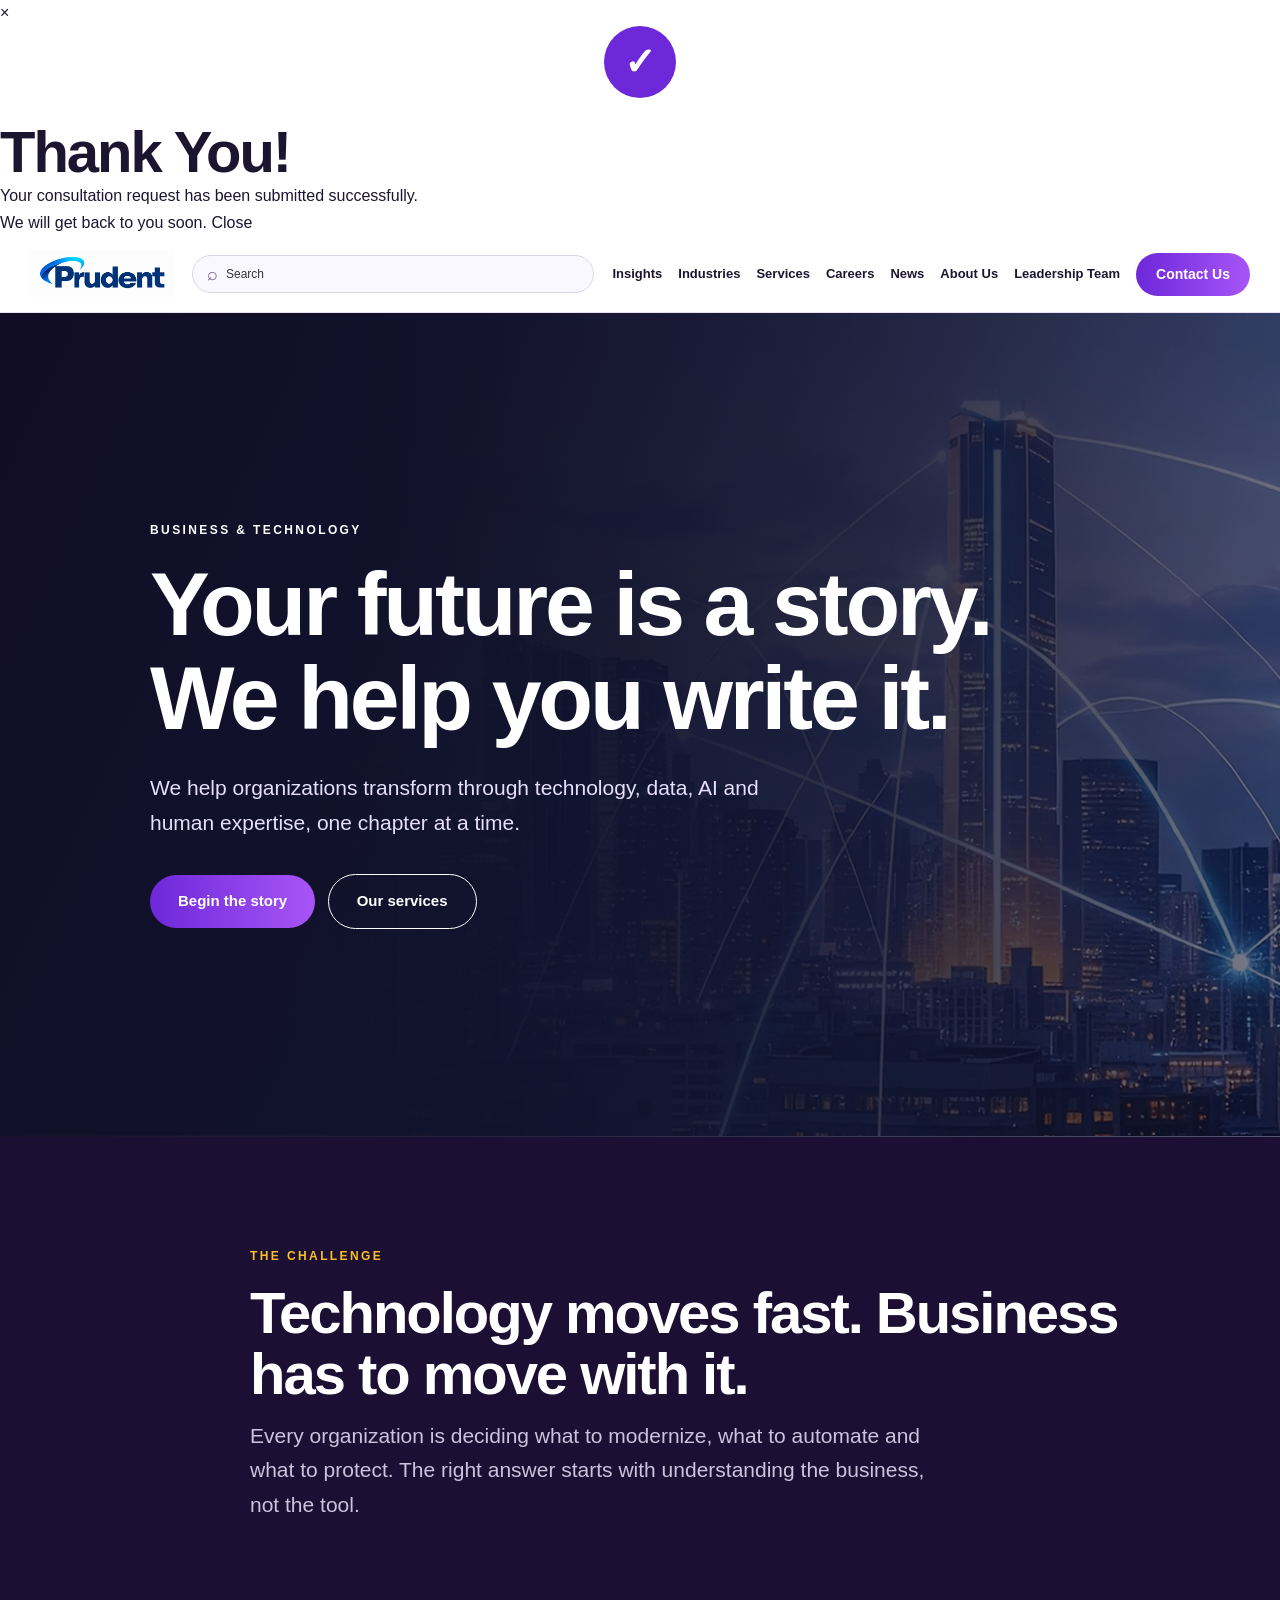
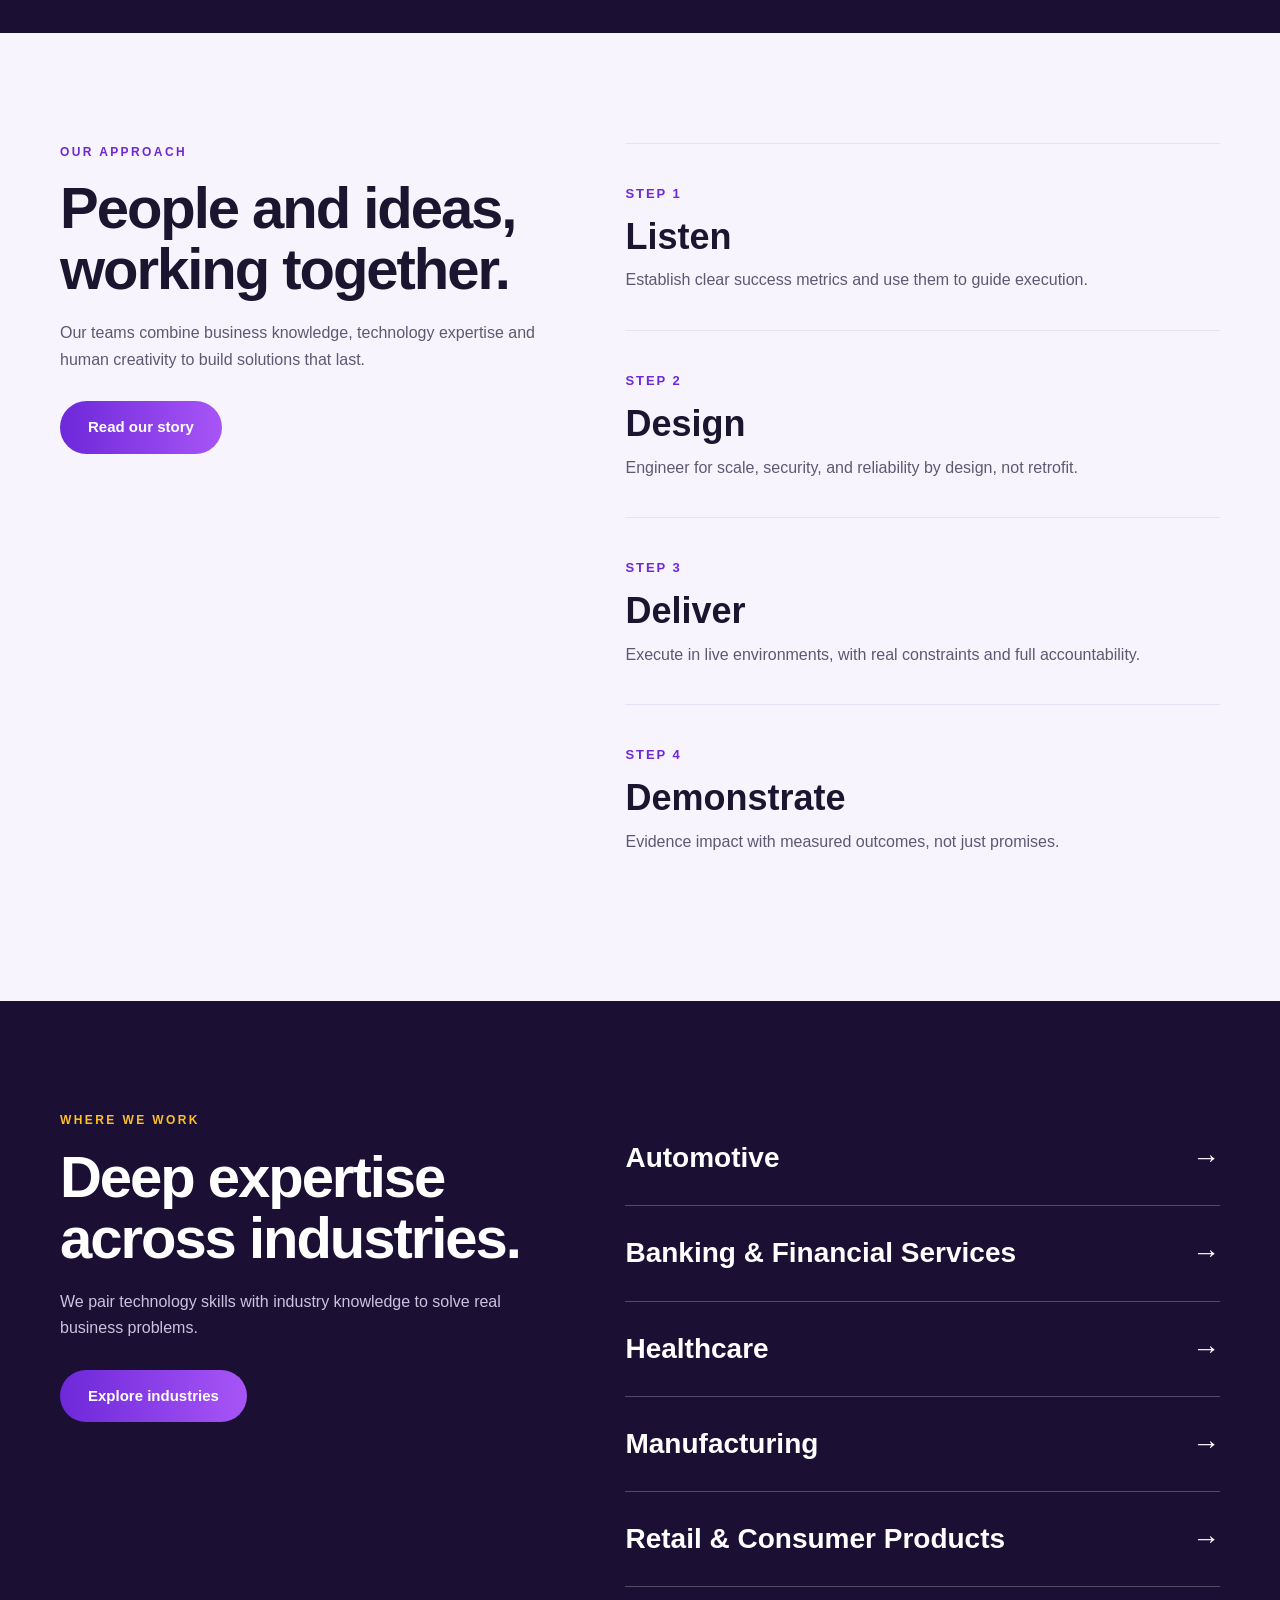
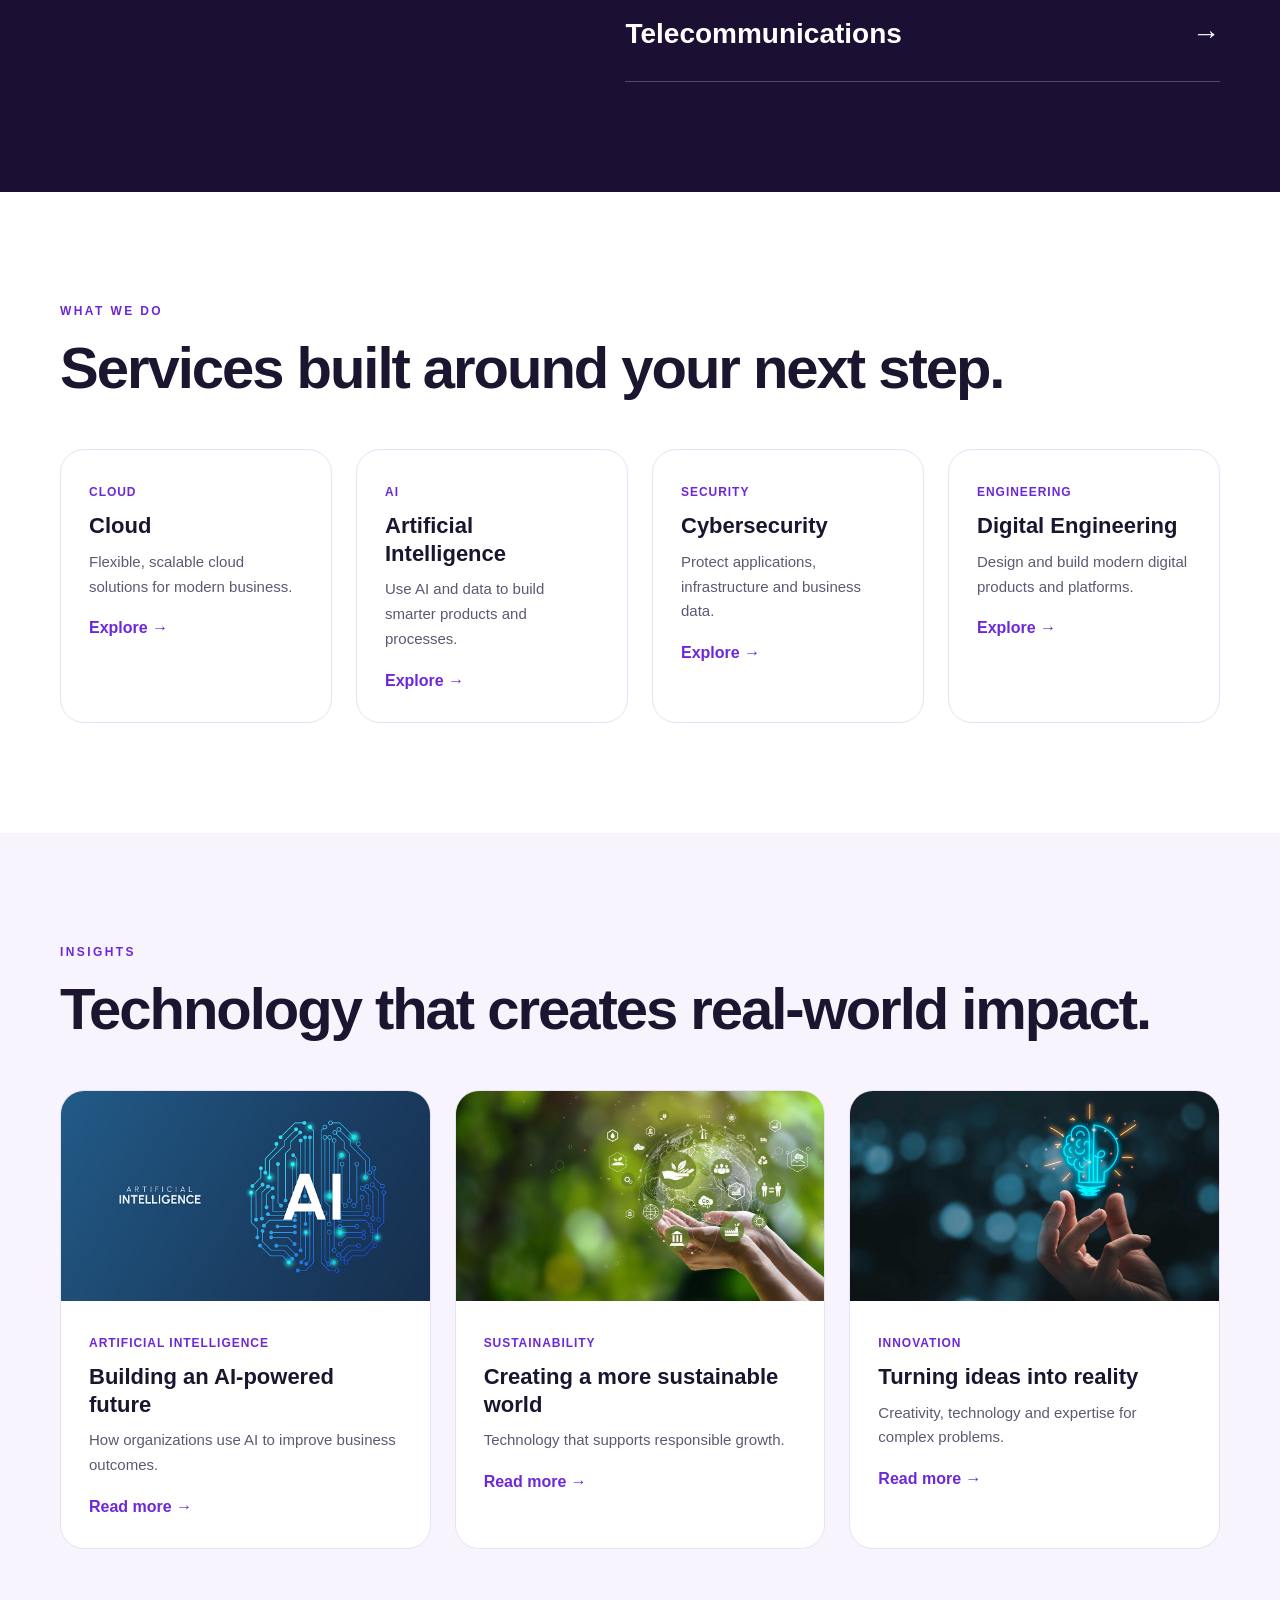
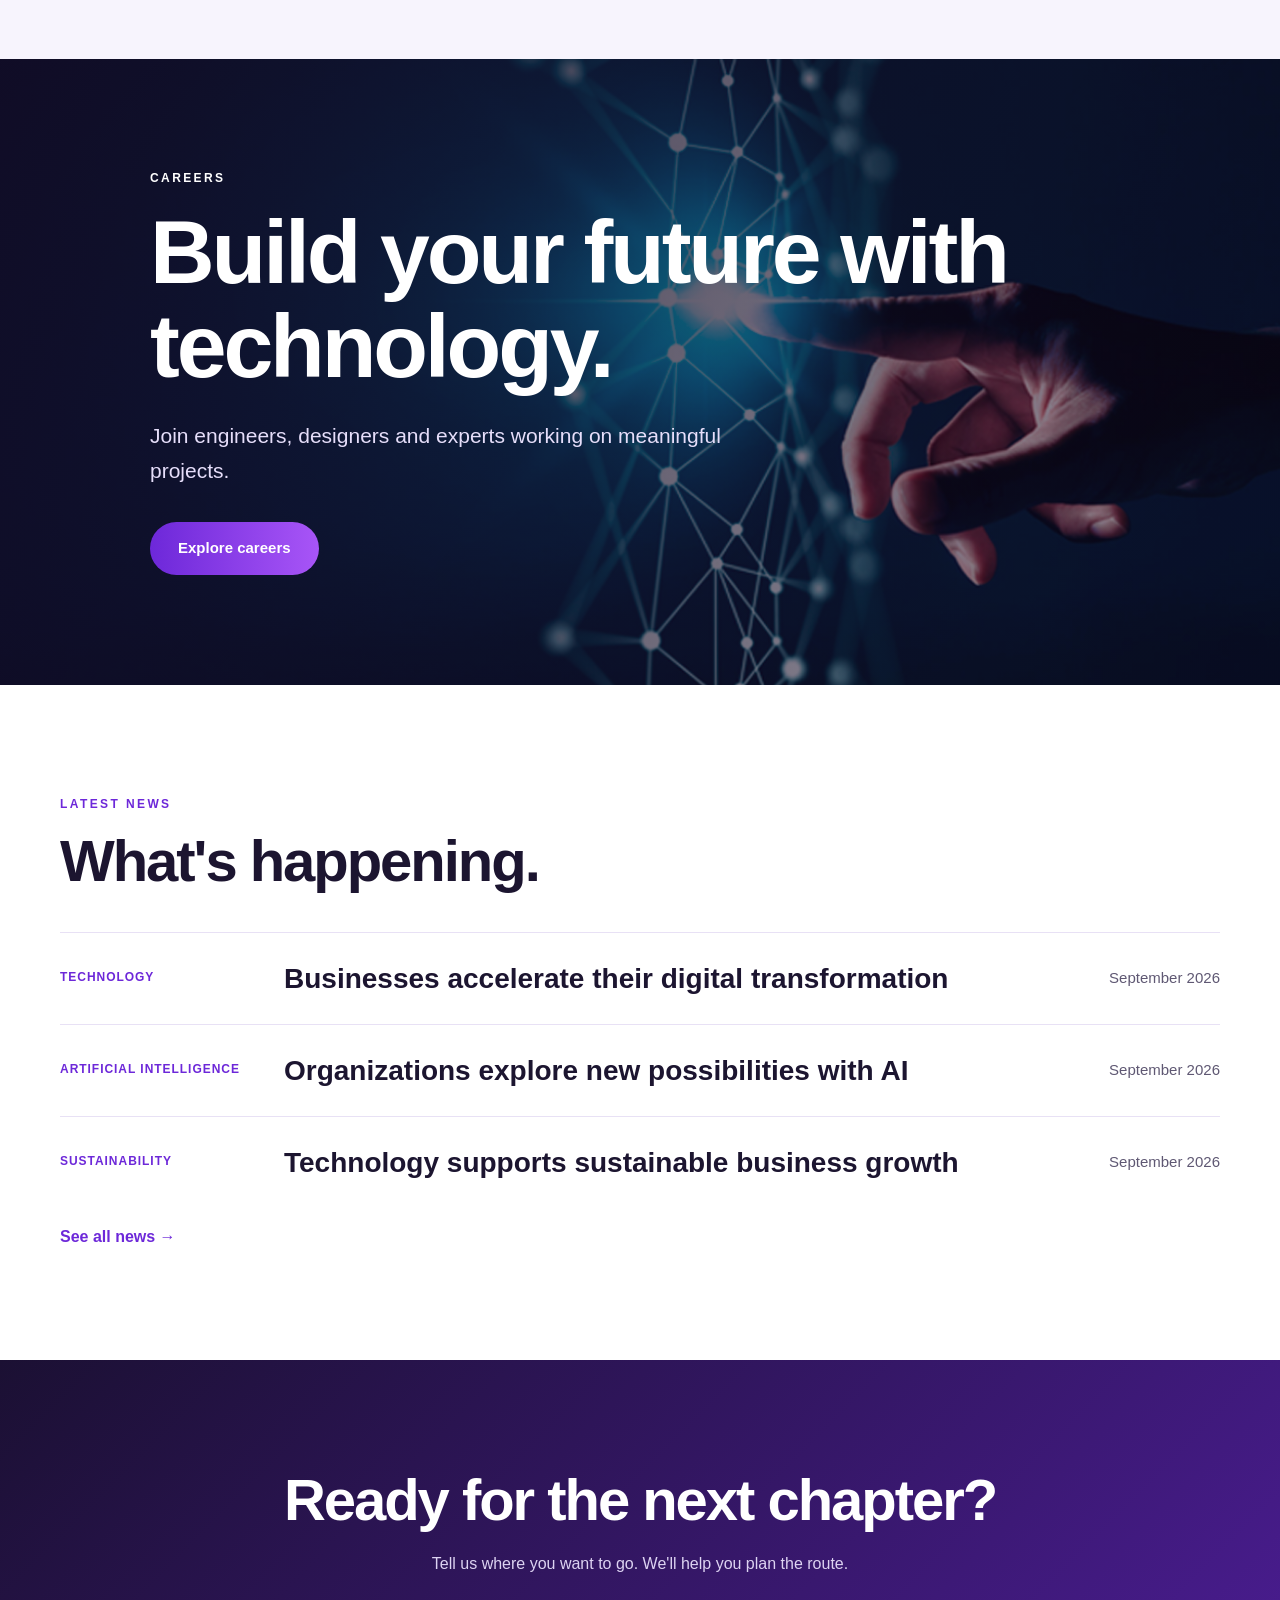
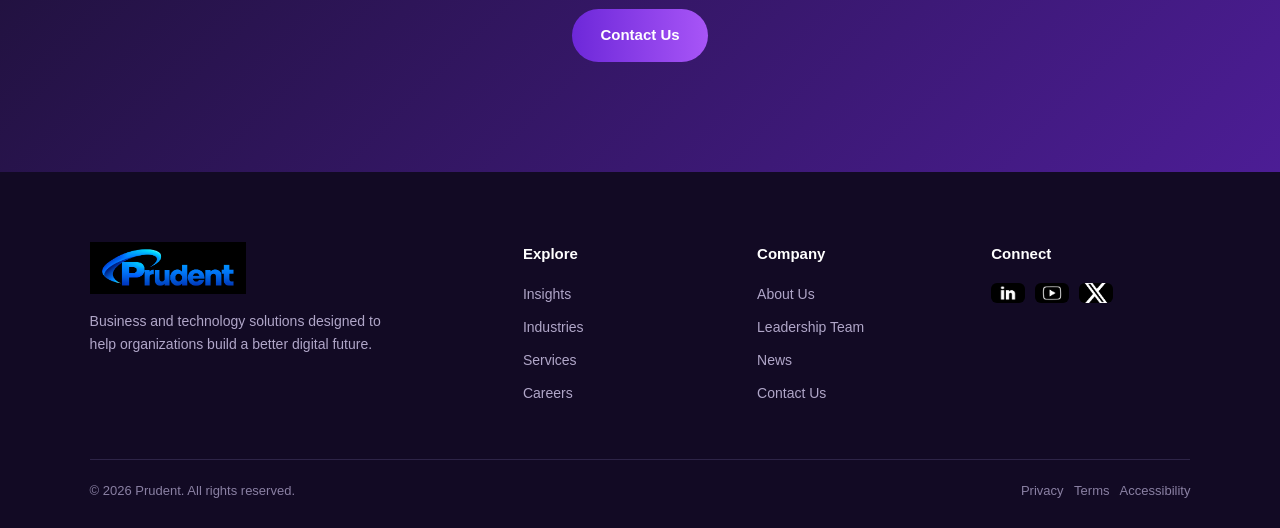
==== commit 3a998112: "Update index.html" ====
--- a/index.html
+++ b/index.html
@@ -1,502 +1,417 @@
 <!doctype html>
 <html lang="en">
-  <head>
-    <meta charset="UTF-8" />
-    <meta name="viewport" content="width=device-width, initial-scale=1.0" />
-    <meta
-      name="description"
-      content="Prudent provides consulting and technology solutions."
-    />
-    <title>Prudent | Technology & Consulting</title>
-    <link rel="stylesheet" href="style.css" />
-    <link rel="icon" type="image/png" href="Images/logo3.png" />
-  </head>
-
-  <body>
-    
-    <input type="checkbox" id="contact-toggle" class="tg" />
-
-    <div class="cd">
-      <label for="contact-toggle" class="cd-bg" aria-label="Close"></label>
-
-      <div class="cd-box" role="dialog" aria-labelledby="cd-t">
-        <label for="contact-toggle" class="x" aria-label="Close">&times;</label>
-
-        <h2 id="cd-t">Schedule a Consultation</h2>
-
-        <div class="cd-div">&#8595;</div>
-
-        <form action="thank-you.html" method="get">
-
-  <div class="f">
-    <label for="cn">Full Name <i>*</i></label>
-    <input id="cn" name="name" placeholder="Enter Your Full Name" pattern="^[A-Z][a-z]+ [A-Z][a-z]+$"
-               title="First and last name must start with a capital letter and contain only letters." required autocomplete="name">
-  </div>
-  <div class="f">
-    <label for="cc">Company Name <i>*</i></label>
-    <input id="cc" name="company" placeholder="Enter Your Company Name" pattern="^[a-zA-Z0-9]+( [a-zA-Z0-9]+)*$" minlength="2" title="Company name must contain at least 2 characters and can contain letters, numbers, and spaces only." required autocomplete="organization">
-  </div>
-
-  <div class="f">
-    <label for="ce">Work Email <i>*</i></label>
-    <input id="ce" name="email" pattern="^[a-zA-Z0-9._%+-]+@[a-zA-Z0-9.-]+\.[a-zA-Z]{2,}$" type="email" placeholder="Enter Your Work Email" title="Enter a valid email address." required autocomplete="email">
-  </div>
-
-  <div class="f">
-    <label for="cp">Phone Number</label>
-    <input id="cp" name="phone" type="tel" pattern="^[0-9]{10}$"
-        maxlength="10"
-        title="Enter exactly 10 numbers." placeholder="Enter Your Phone Number" autocomplete="tel">
-  </div>
-
-  <div class="f">
-    <label for="cr">Role / Title</label>
-    <input id="cr" name="role" pattern="^[a-zA-Z]+( [a-zA-Z]+)*$"
-        minlength="2"
-        title="Enter a valid role using letters and spaces only." placeholder="Enter Your Role / Title" autocomplete="organization-title">
-  </div>
-
-  <div class="f">
-    <label for="cs">Service <i>*</i></label>
-
-    <select id="cs" name="service" required>
-      <option value="">--Select Service--</option>
-      <option>Digital Transformation</option>
-      <option>Cybersecurity Services</option>
-      <option>Data &amp; AI Services</option>
-      <option>Enterprise Applications</option>
-      <option>Technology Staffing</option>
-    </select>
-  </div>
-
-  <div class="f full">
-    <label for="cq">Please explain your requirement in brief</label>
-    <textarea id="cq" name="message"></textarea>
-  </div>
-
-  <label class="agree full">
-    <input type="checkbox" name="sms_consent" value="agreed" required>
-
-    <b>AGREE <i>*</i></b>
-
-    <span>
-      By checking the box above, you agree to receive text messages from
-      Prudent Technologies and consulting Inc regarding updates, alerts,
-      and notifications.
-    </span>
-  </label>
-
-  <p class="sms full">
-    <b>SMS SHARING DISCLOSURE:</b>
-    No mobile information will be shared with third parties/affiliates
-    for marketing/promotional purposes at any time.
-  </p>
-
-  <button class="btn" type="submit">
-    Submit
-  </button>
+<head>
+<meta charset="UTF-8">
+<meta name="viewport" content="width=device-width, initial-scale=1.0">
+<meta name="description" content="Prudent provides consulting and technology solutions.">
+<title>Prudent | Technology & Consulting</title>
+<link rel="stylesheet" href="style.css">
+<link rel="icon" type="image/png" href="Images/logo3.png">
+</head>
+<body>
+
+<input type="checkbox" id="contact-toggle" class="tg">
+
+<div class="cd">
+<label for="contact-toggle" class="cd-bg" aria-label="Close"></label>
+<div class="cd-box" role="dialog" aria-labelledby="cd-t">
+<label for="contact-toggle" class="x" aria-label="Close">&times;</label>
+<h2 id="cd-t">Schedule a Consultation</h2>
+<div class="cd-div">&#8595;</div>
+
+<form action="#thank-you" method="get">
+
+<div class="f">
+<label for="cn">Full Name <i>*</i></label>
+<input id="cn" name="name" placeholder="Enter Your Full Name" pattern="^[a-zA-Z]+( [a-zA-Z]+)*$" title="Enter a valid name using letters and spaces only." required autocomplete="name">
+</div>
+
+<div class="f">
+<label for="cc">Company Name <i>*</i></label>
+<input id="cc" name="company" placeholder="Enter Your Company Name" pattern="^[a-zA-Z0-9]+( [a-zA-Z0-9]+)*$" minlength="2" title="Company name must contain at least 2 characters and can contain letters, numbers, and spaces only." required autocomplete="organization">
+</div>
+
+<div class="f">
+<label for="ce">Work Email <i>*</i></label>
+<input id="ce" name="email" pattern="^[a-zA-Z0-9._%+-]+@[a-zA-Z0-9.-]+\.[a-zA-Z]{2,}$" type="email" placeholder="Enter Your Work Email" title="Enter a valid email address." required autocomplete="email">
+</div>
+
+<div class="f">
+<label for="cp">Phone Number</label>
+<input id="cp" name="phone" type="tel" pattern="^[0-9]{10}$" maxlength="10" title="Enter exactly 10 numbers." placeholder="Enter Your Phone Number" autocomplete="tel">
+</div>
+
+<div class="f">
+<label for="cr">Role / Title</label>
+<input id="cr" name="role" pattern="^[a-zA-Z]+( [a-zA-Z]+)*$" minlength="2" title="Enter a valid role using letters and spaces only." placeholder="Enter Your Role / Title" autocomplete="organization-title">
+</div>
+
+<div class="f">
+<label for="cs">Service <i>*</i></label>
+<select id="cs" name="service" required>
+<option value="">--Select Service--</option>
+<option>Digital Transformation</option>
+<option>Cybersecurity Services</option>
+<option>Data &amp; AI Services</option>
+<option>Enterprise Applications</option>
+<option>Technology Staffing</option>
+</select>
+</div>
+
+<div class="f full">
+<label for="cq">Please explain your requirement in brief</label>
+<textarea id="cq" name="message"></textarea>
+</div>
+
+<label class="agree full">
+<input type="checkbox" name="sms_consent" value="agreed" required>
+<b>AGREE <i>*</i></b>
+<span>By checking the box above, you agree to receive text messages from Prudent Technologies and consulting Inc regarding updates, alerts, and notifications.</span>
+</label>
+
+<p class="sms full">
+<b>SMS SHARING DISCLOSURE:</b>
+No mobile information will be shared with third parties/affiliates for marketing/promotional purposes at any time.
+</p>
+
+<button class="btn" type="submit">Submit</button>
 
 </form>
-      </div>
-    </div>
-    <input type="checkbox" id="nav-toggle" class="tg" />
-
-    <header class="sh">
-      <div class="sh-in">
-        <a class="sh-logo" href="index.html">
-          <img src="Images/logo.png" alt="Prudent home" title="Home" />
-        </a>
-
-        <form class="sq" action="https://www.google.com/search" method="get" target="_blank" role="search">
-    <span class="search-icon">⌕</span>
-    <input type="hidden" name="as_sitesearch" value="yourdomain.com">
-    <input type="search" name="q" placeholder="Search" aria-label="Search">
+</div>
+</div>
+
+<div id="thank-you" class="thank-popup">
+<div class="thank-overlay"></div>
+<div class="thank-box">
+<a href="#" class="thank-close" aria-label="Close">&times;</a>
+<div class="thank-icon">✓</div>
+<h2>Thank You!</h2>
+<p>Your consultation request has been submitted successfully.</p>
+<span>We will get back to you soon.</span>
+<a href="#" class="thank-home">Close</a>
+</div>
+</div>
+
+<input type="checkbox" id="nav-toggle" class="tg">
+
+<header class="sh">
+<div class="sh-in">
+
+<a class="sh-logo" href="index.html">
+<img src="Images/logo.png" alt="Prudent home" title="Home">
+</a>
+
+<form class="sq" action="https://www.google.com/search" method="get" target="_blank" role="search">
+<span class="search-icon">⌕</span>
+<input type="hidden" name="as_sitesearch" value="yourdomain.com">
+<input type="search" name="q" placeholder="Search" aria-label="Search">
 </form>
-        </form>
-
-        <nav class="sn">
-          <a href="insights.html">Insights</a>
-          <a href="industries.html">Industries</a>
-          <a href="services.html">Services</a>
-          <a href="careers.html">Careers</a>
-          <a href="news.html">News</a>
-          <a href="about-us.html">About Us</a>
-          <a href="leadership.html">Leadership Team</a>
-
-          <label for="contact-toggle" class="btn"> Contact Us </label>
-        </nav>
-
-        <label for="nav-toggle" class="burger" aria-label="Open menu">
-          <i></i>
-          <i></i>
-          <i></i>
-        </label>
-      </div>
-    </header>
-
-    <main>
-      <section class="hero">
-        <div class="wrap">
-          <span class="eyebrow" style="color: var(--teal)">
-            Business &amp; Technology
-          </span>
-
-          <h1>Your future is a story. We help you write it.</h1>
-
-          <p class="lead">
-            We help organizations transform through technology, data, AI and
-            human expertise, one chapter at a time.
-          </p>
-
-          <a href="#story" class="btn"> Begin the story </a>
-
-          <a href="services.html" class="btn ghost"> Our services </a>
-        </div>
-      </section>
-
-      <section class="dark" id="story">
-        <div class="wrap chap">
-          <div class="no rv">01</div>
-
-          <div class="rv">
-            <span class="eyebrow"> The challenge </span>
-
-            <h2>Technology moves fast. Business has to move with it.</h2>
-
-            <p class="big">
-              Every organization is deciding what to modernize, what to automate
-              and what to protect. The right answer starts with understanding
-              the business, not the tool.
-            </p>
-          </div>
-        </div>
-      </section>
-
-      <section class="soft">
-        <div class="wrap split">
-          <div class="stick rv">
-            <span class="eyebrow"> Our approach </span>
-
-            <h2>People and ideas, working together.</h2>
-
-            <p>
-              Our teams combine business knowledge, technology expertise and
-              human creativity to build solutions that last.
-            </p>
-
-            <a href="about-us.html" class="btn"> Read our story </a>
-          </div>
-
-          <div>
-            <div class="step rv">
-              <b>STEP 1</b>
-              <h3>Listen</h3>
-              <p>
-                Establish clear success metrics and use them to guide execution.
-              </p>
-            </div>
-
-            <div class="step rv">
-              <b>STEP 2</b>
-              <h3>Design</h3>
-              <p>
-                Engineer for scale, security, and reliability by design, not
-                retrofit.
-              </p>
-            </div>
-
-            <div class="step rv">
-              <b>STEP 3</b>
-              <h3>Deliver</h3>
-              <p>
-                Execute in live environments, with real constraints and full
-                accountability.
-              </p>
-            </div>
-
-            <div class="step rv">
-              <b>STEP 4</b>
-              <h3>Demonstrate</h3>
-              <p>Evidence impact with measured outcomes, not just promises.</p>
-            </div>
-          </div>
-        </div>
-      </section>
-
-      <section class="dark">
-        <div class="wrap split">
-          <div class="stick rv">
-            <span class="eyebrow"> Where we work </span>
-
-            <h2>Deep expertise across industries.</h2>
-
-            <p>
-              We pair technology skills with industry knowledge to solve real
-              business problems.
-            </p>
-
-            <a href="industries.html" class="btn"> Explore industries </a>
-          </div>
-
-          <div class="il rv">
-            <a href="industries.html#automotive">
-              Automotive
-              <span>→</span>
-            </a>
-
-            <a href="industries.html#banking">
-              Banking &amp; Financial Services
-              <span>→</span>
-            </a>
-
-            <a href="industries.html#healthcare">
-              Healthcare
-              <span>→</span>
-            </a>
-
-            <a href="industries.html#manufacturing">
-              Manufacturing
-              <span>→</span>
-            </a>
-
-            <a href="industries.html#retail">
-              Retail &amp; Consumer Products
-              <span>→</span>
-            </a>
-
-            <a href="industries.html#telecom">
-              Telecommunications
-              <span>→</span>
-            </a>
-          </div>
-        </div>
-      </section>
-
-      <section>
-        <div class="wrap">
-          <span class="eyebrow rv"> What we do </span>
-
-          <h2 class="rv">Services built around your next step.</h2>
-
-          <div class="grid g4">
-            <a class="card rv" href="services.html#cloud">
-              <div class="tx">
-                <span class="tag">CLOUD</span>
-                <h3>Cloud</h3>
-                <p>Flexible, scalable cloud solutions for modern business.</p>
-                <span class="more">Explore →</span>
-              </div>
-            </a>
-
-            <a class="card rv" href="services.html#ai">
-              <div class="tx">
-                <span class="tag">AI</span>
-                <h3>Artificial Intelligence</h3>
-                <p>Use AI and data to build smarter products and processes.</p>
-                <span class="more">Explore →</span>
-              </div>
-            </a>
-
-            <a class="card rv" href="services.html#cybersecurity">
-              <div class="tx">
-                <span class="tag">SECURITY</span>
-                <h3>Cybersecurity</h3>
-                <p>Protect applications, infrastructure and business data.</p>
-                <span class="more">Explore →</span>
-              </div>
-            </a>
-
-            <a class="card rv" href="services.html#engineering">
-              <div class="tx">
-                <span class="tag">ENGINEERING</span>
-                <h3>Digital Engineering</h3>
-                <p>Design and build modern digital products and platforms.</p>
-                <span class="more">Explore →</span>
-              </div>
-            </a>
-          </div>
-        </div>
-      </section>
-
-      <section class="soft">
-        <div class="wrap">
-          <span class="eyebrow rv"> Insights </span>
-
-          <h2 class="rv">Technology that creates real-world impact.</h2>
-
-          <div class="grid">
-            <a class="card rv" href="insights.html#ai">
-              <div class="im" style="--bg: url(Images/AI.jpg)"></div>
-
-              <div class="tx">
-                <span class="tag"> ARTIFICIAL INTELLIGENCE </span>
-
-                <h3>Building an AI-powered future</h3>
-
-                <p>How organizations use AI to improve business outcomes.</p>
-
-                <span class="more"> Read more → </span>
-              </div>
-            </a>
-
-            <a class="card rv" href="insights.html#sustainability">
-              <div
-                class="im"
-                style="--bg: url(Images/SUSTAINABILITY.jpg)"
-              ></div>
-
-              <div class="tx">
-                <span class="tag"> SUSTAINABILITY </span>
-
-                <h3>Creating a more sustainable world</h3>
-
-                <p>Technology that supports responsible growth.</p>
-
-                <span class="more"> Read more → </span>
-              </div>
-            </a>
-
-            <a class="card rv" href="insights.html#innovation">
-              <div class="im" style="--bg: url(Images/INNOVATION.jpg)"></div>
-
-              <div class="tx">
-                <span class="tag"> INNOVATION </span>
-
-                <h3>Turning ideas into reality</h3>
-
-                <p>
-                  Creativity, technology and expertise for complex problems.
-                </p>
-
-                <span class="more"> Read more → </span>
-              </div>
-            </a>
-          </div>
-        </div>
-      </section>
-
-      
-      <section class="hero sm" style="--bg: url(Images/image.jpg)">
-        <div class="wrap">
-          <span class="eyebrow" style="color: var(--teal)"> Careers </span>
-
-          <h1>Build your future with technology.</h1>
-
-          <p class="lead">
-            Join engineers, designers and experts working on meaningful
-            projects.
-          </p>
-
-          <a href="careers.html" class="btn"> Explore careers </a>
-        </div>
-      </section>
-
-      <section>
-        <div class="wrap">
-          <span class="eyebrow rv"> Latest news </span>
-
-          <h2 class="rv">What's happening.</h2>
-
-          <div class="nl" style="margin-top: 40px">
-            <a href="news.html#a1" class="rv">
-              <span class="tag"> TECHNOLOGY </span>
-
-              <h3>Businesses accelerate their digital transformation</h3>
-
-              <time> September 2026 </time>
-            </a>
-
-            <a href="news.html#a2" class="rv">
-              <span class="tag"> ARTIFICIAL INTELLIGENCE </span>
-
-              <h3>Organizations explore new possibilities with AI</h3>
-
-              <time> September 2026 </time>
-            </a>
-
-            <a href="news.html#a3" class="rv">
-              <span class="tag"> SUSTAINABILITY </span>
-
-              <h3>Technology supports sustainable business growth</h3>
-
-              <time> September 2026 </time>
-            </a>
-          </div>
-
-          <a href="news.html" class="more"> See all news → </a>
-        </div>
-      </section>
-
-      <section class="cta">
-        <div class="wrap">
-          <h2 class="rv">Ready for the next chapter?</h2>
-
-          <p>Tell us where you want to go. We'll help you plan the route.</p>
-
-          <label for="contact-toggle" class="btn"> Contact Us </label>
-        </div>
-      </section>
-    </main>
-
-    <footer class="sf">
-      <div class="sf-g">
-        <div>
-          <img src="Images/logo1.png" alt="Prudent" />
-
-          <p>
-            Business and technology solutions designed to help organizations
-            build a better digital future.
-          </p>
-        </div>
-
-        <div>
-          <h4>Explore</h4>
-
-          <a href="insights.html">Insights</a>
-          <a href="industries.html">Industries</a>
-          <a href="services.html">Services</a>
-          <a href="careers.html">Careers</a>
-        </div>
-
-        <div>
-          <h4>Company</h4>
-
-          <a href="about-us.html">About Us</a>
-          <a href="leadership.html">Leadership Team</a>
-          <a href="news.html">News</a>
-
-          <label for="contact-toggle"> Contact Us </label>
-        </div>
-
-        <div>
-          <h4>Connect</h4>
-
-          <div class="soc">
-            <a href="https://www.linkedin.com/company/prudent-technologies-and-consulting-inc/posts/?feedView=all" aria-label="LinkedIn">
-              <img src="Images/LinkedIn.jpg" alt="LinkedIn" />
-            </a>
-
-            <a href="https://www.youtube.com/@PrudentTechnologiesConsulting" aria-label="YouTube">
-              <img src="Images/youtube.jpg" alt="YouTube" />
-            </a>
-
-            <a href="https://x.com/Prudent_USA" aria-label="Twitter">
-              <img src="Images/twitter.jpg" alt="Twitter" />
-            </a>
-          </div>
-        </div>
-      </div>
-
-      <div class="sf-b">
-        <span> © 2026 Prudent. All rights reserved. </span>
-
-        <span>
-          <a href="privacy.html"> Privacy </a>
-
-          &nbsp; Terms &nbsp; Accessibility
-        </span>
-      </div>
-    </footer>
-  </body>
+
+<nav class="sn">
+<a href="insights.html">Insights</a>
+<a href="industries.html">Industries</a>
+<a href="services.html">Services</a>
+<a href="careers.html">Careers</a>
+<a href="news.html">News</a>
+<a href="about-us.html">About Us</a>
+<a href="leadership.html">Leadership Team</a>
+<label for="contact-toggle" class="btn">Contact Us</label>
+</nav>
+
+<label for="nav-toggle" class="burger" aria-label="Open menu">
+<i></i>
+<i></i>
+<i></i>
+</label>
+
+</div>
+</header>
+
+<main>
+
+<section class="hero">
+<div class="wrap">
+<span class="eyebrow" style="color:var(--teal)">Business &amp; Technology</span>
+<h1>Your future is a story. We help you write it.</h1>
+<p class="lead">We help organizations transform through technology, data, AI and human expertise, one chapter at a time.</p>
+<a href="#story" class="btn">Begin the story</a>
+<a href="services.html" class="btn ghost">Our services</a>
+</div>
+</section>
+
+<section class="dark" id="story">
+<div class="wrap chap">
+<div class="no rv">01</div>
+<div class="rv">
+<span class="eyebrow">The challenge</span>
+<h2>Technology moves fast. Business has to move with it.</h2>
+<p class="big">Every organization is deciding what to modernize, what to automate and what to protect. The right answer starts with understanding the business, not the tool.</p>
+</div>
+</div>
+</section>
+
+<section class="soft">
+<div class="wrap split">
+
+<div class="stick rv">
+<span class="eyebrow">Our approach</span>
+<h2>People and ideas, working together.</h2>
+<p>Our teams combine business knowledge, technology expertise and human creativity to build solutions that last.</p>
+<a href="about-us.html" class="btn">Read our story</a>
+</div>
+
+<div>
+
+<div class="step rv">
+<b>STEP 1</b>
+<h3>Listen</h3>
+<p>Establish clear success metrics and use them to guide execution.</p>
+</div>
+
+<div class="step rv">
+<b>STEP 2</b>
+<h3>Design</h3>
+<p>Engineer for scale, security, and reliability by design, not retrofit.</p>
+</div>
+
+<div class="step rv">
+<b>STEP 3</b>
+<h3>Deliver</h3>
+<p>Execute in live environments, with real constraints and full accountability.</p>
+</div>
+
+<div class="step rv">
+<b>STEP 4</b>
+<h3>Demonstrate</h3>
+<p>Evidence impact with measured outcomes, not just promises.</p>
+</div>
+
+</div>
+</div>
+</section>
+
+<section class="dark">
+<div class="wrap split">
+
+<div class="stick rv">
+<span class="eyebrow">Where we work</span>
+<h2>Deep expertise across industries.</h2>
+<p>We pair technology skills with industry knowledge to solve real business problems.</p>
+<a href="industries.html" class="btn">Explore industries</a>
+</div>
+
+<div class="il rv">
+<a href="industries.html#automotive">Automotive <span>→</span></a>
+<a href="industries.html#banking">Banking &amp; Financial Services <span>→</span></a>
+<a href="industries.html#healthcare">Healthcare <span>→</span></a>
+<a href="industries.html#manufacturing">Manufacturing <span>→</span></a>
+<a href="industries.html#retail">Retail &amp; Consumer Products <span>→</span></a>
+<a href="industries.html#telecom">Telecommunications <span>→</span></a>
+</div>
+
+</div>
+</section>
+
+<section>
+<div class="wrap">
+
+<span class="eyebrow rv">What we do</span>
+<h2 class="rv">Services built around your next step.</h2>
+
+<div class="grid g4">
+
+<a class="card rv" href="services.html#cloud">
+<div class="tx">
+<span class="tag">CLOUD</span>
+<h3>Cloud</h3>
+<p>Flexible, scalable cloud solutions for modern business.</p>
+<span class="more">Explore →</span>
+</div>
+</a>
+
+<a class="card rv" href="services.html#ai">
+<div class="tx">
+<span class="tag">AI</span>
+<h3>Artificial Intelligence</h3>
+<p>Use AI and data to build smarter products and processes.</p>
+<span class="more">Explore →</span>
+</div>
+</a>
+
+<a class="card rv" href="services.html#cybersecurity">
+<div class="tx">
+<span class="tag">SECURITY</span>
+<h3>Cybersecurity</h3>
+<p>Protect applications, infrastructure and business data.</p>
+<span class="more">Explore →</span>
+</div>
+</a>
+
+<a class="card rv" href="services.html#engineering">
+<div class="tx">
+<span class="tag">ENGINEERING</span>
+<h3>Digital Engineering</h3>
+<p>Design and build modern digital products and platforms.</p>
+<span class="more">Explore →</span>
+</div>
+</a>
+
+</div>
+</div>
+</section>
+
+<section class="soft">
+<div class="wrap">
+
+<span class="eyebrow rv">Insights</span>
+<h2 class="rv">Technology that creates real-world impact.</h2>
+
+<div class="grid">
+
+<a class="card rv" href="insights.html#ai">
+<div class="im" style="--bg:url(Images/AI.jpg)"></div>
+<div class="tx">
+<span class="tag">ARTIFICIAL INTELLIGENCE</span>
+<h3>Building an AI-powered future</h3>
+<p>How organizations use AI to improve business outcomes.</p>
+<span class="more">Read more →</span>
+</div>
+</a>
+
+<a class="card rv" href="insights.html#sustainability">
+<div class="im" style="--bg:url(Images/SUSTAINABILITY.jpg)"></div>
+<div class="tx">
+<span class="tag">SUSTAINABILITY</span>
+<h3>Creating a more sustainable world</h3>
+<p>Technology that supports responsible growth.</p>
+<span class="more">Read more →</span>
+</div>
+</a>
+
+<a class="card rv" href="insights.html#innovation">
+<div class="im" style="--bg:url(Images/INNOVATION.jpg)"></div>
+<div class="tx">
+<span class="tag">INNOVATION</span>
+<h3>Turning ideas into reality</h3>
+<p>Creativity, technology and expertise for complex problems.</p>
+<span class="more">Read more →</span>
+</div>
+</a>
+
+</div>
+</div>
+</section>
+
+<section class="hero sm" style="--bg:url(Images/image.jpg)">
+<div class="wrap">
+<span class="eyebrow" style="color:var(--teal)">Careers</span>
+<h1>Build your future with technology.</h1>
+<p class="lead">Join engineers, designers and experts working on meaningful projects.</p>
+<a href="careers.html" class="btn">Explore careers</a>
+</div>
+</section>
+
+<section>
+<div class="wrap">
+
+<span class="eyebrow rv">Latest news</span>
+<h2 class="rv">What's happening.</h2>
+
+<div class="nl" style="margin-top:40px">
+
+<a href="news.html#a1" class="rv">
+<span class="tag">TECHNOLOGY</span>
+<h3>Businesses accelerate their digital transformation</h3>
+<time>September 2026</time>
+</a>
+
+<a href="news.html#a2" class="rv">
+<span class="tag">ARTIFICIAL INTELLIGENCE</span>
+<h3>Organizations explore new possibilities with AI</h3>
+<time>September 2026</time>
+</a>
+
+<a href="news.html#a3" class="rv">
+<span class="tag">SUSTAINABILITY</span>
+<h3>Technology supports sustainable business growth</h3>
+<time>September 2026</time>
+</a>
+
+</div>
+
+<a href="news.html" class="more">See all news →</a>
+
+</div>
+</section>
+
+<section class="cta">
+<div class="wrap">
+<h2 class="rv">Ready for the next chapter?</h2>
+<p>Tell us where you want to go. We'll help you plan the route.</p>
+<label for="contact-toggle" class="btn">Contact Us</label>
+</div>
+</section>
+
+</main>
+
+<footer class="sf">
+
+<div class="sf-g">
+
+<div>
+<img src="Images/logo1.png" alt="Prudent">
+<p>Business and technology solutions designed to help organizations build a better digital future.</p>
+</div>
+
+<div>
+<h4>Explore</h4>
+<a href="insights.html">Insights</a>
+<a href="industries.html">Industries</a>
+<a href="services.html">Services</a>
+<a href="careers.html">Careers</a>
+</div>
+
+<div>
+<h4>Company</h4>
+<a href="about-us.html">About Us</a>
+<a href="leadership.html">Leadership Team</a>
+<a href="news.html">News</a>
+<label for="contact-toggle">Contact Us</label>
+</div>
+
+<div>
+<h4>Connect</h4>
+<div class="soc">
+
+<a href="https://www.linkedin.com/company/prudent-technologies-and-consulting-inc/posts/?feedView=all" aria-label="LinkedIn">
+<img src="Images/LinkedIn.jpg" alt="LinkedIn">
+</a>
+
+<a href="https://www.youtube.com/@PrudentTechnologiesConsulting" aria-label="YouTube">
+<img src="Images/youtube.jpg" alt="YouTube">
+</a>
+
+<a href="https://x.com/Prudent_USA" aria-label="Twitter">
+<img src="Images/twitter.jpg" alt="Twitter">
+</a>
+
+</div>
+</div>
+
+</div>
+
+<div class="sf-b">
+<span>© 2026 Prudent. All rights reserved.</span>
+<span>
+<a href="privacy.html">Privacy</a>
+&nbsp;
+Terms
+&nbsp;
+Accessibility
+</span>
+</div>
+
+</footer>
+
+</body>
 </html>
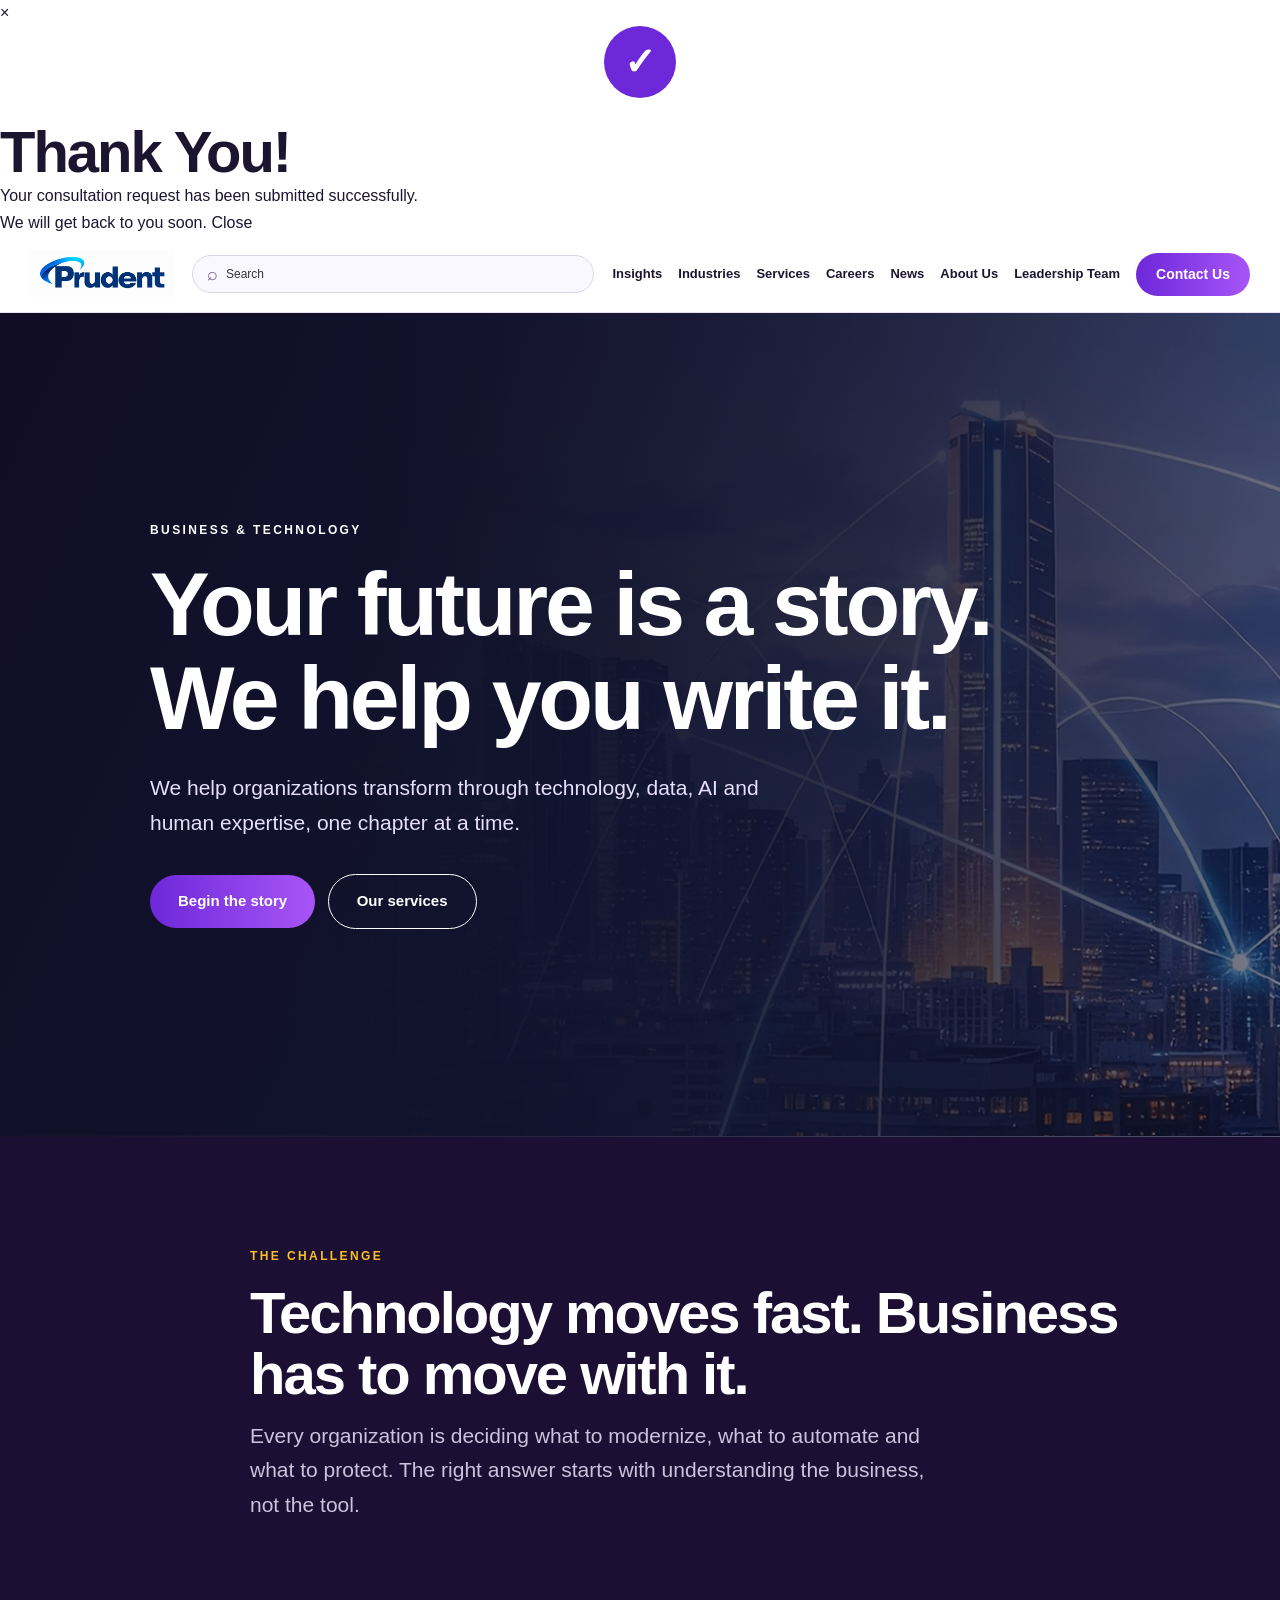
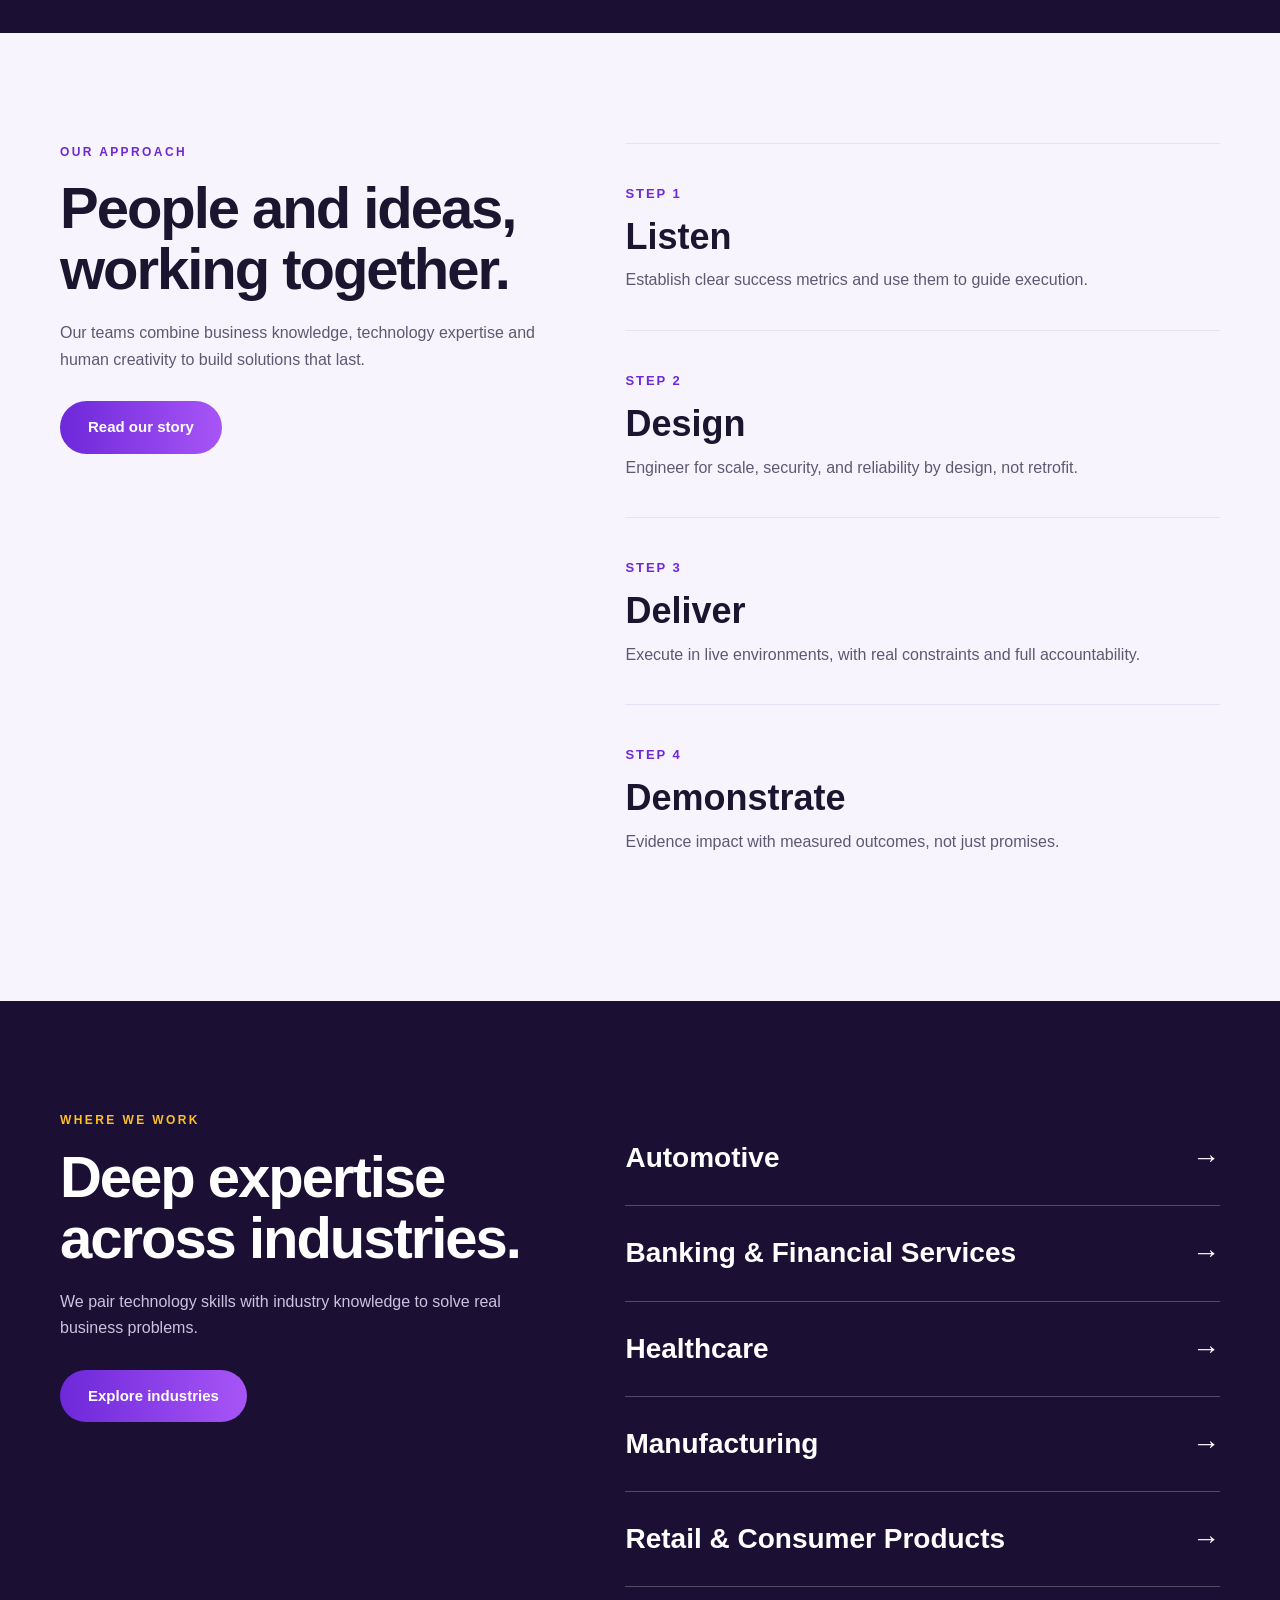
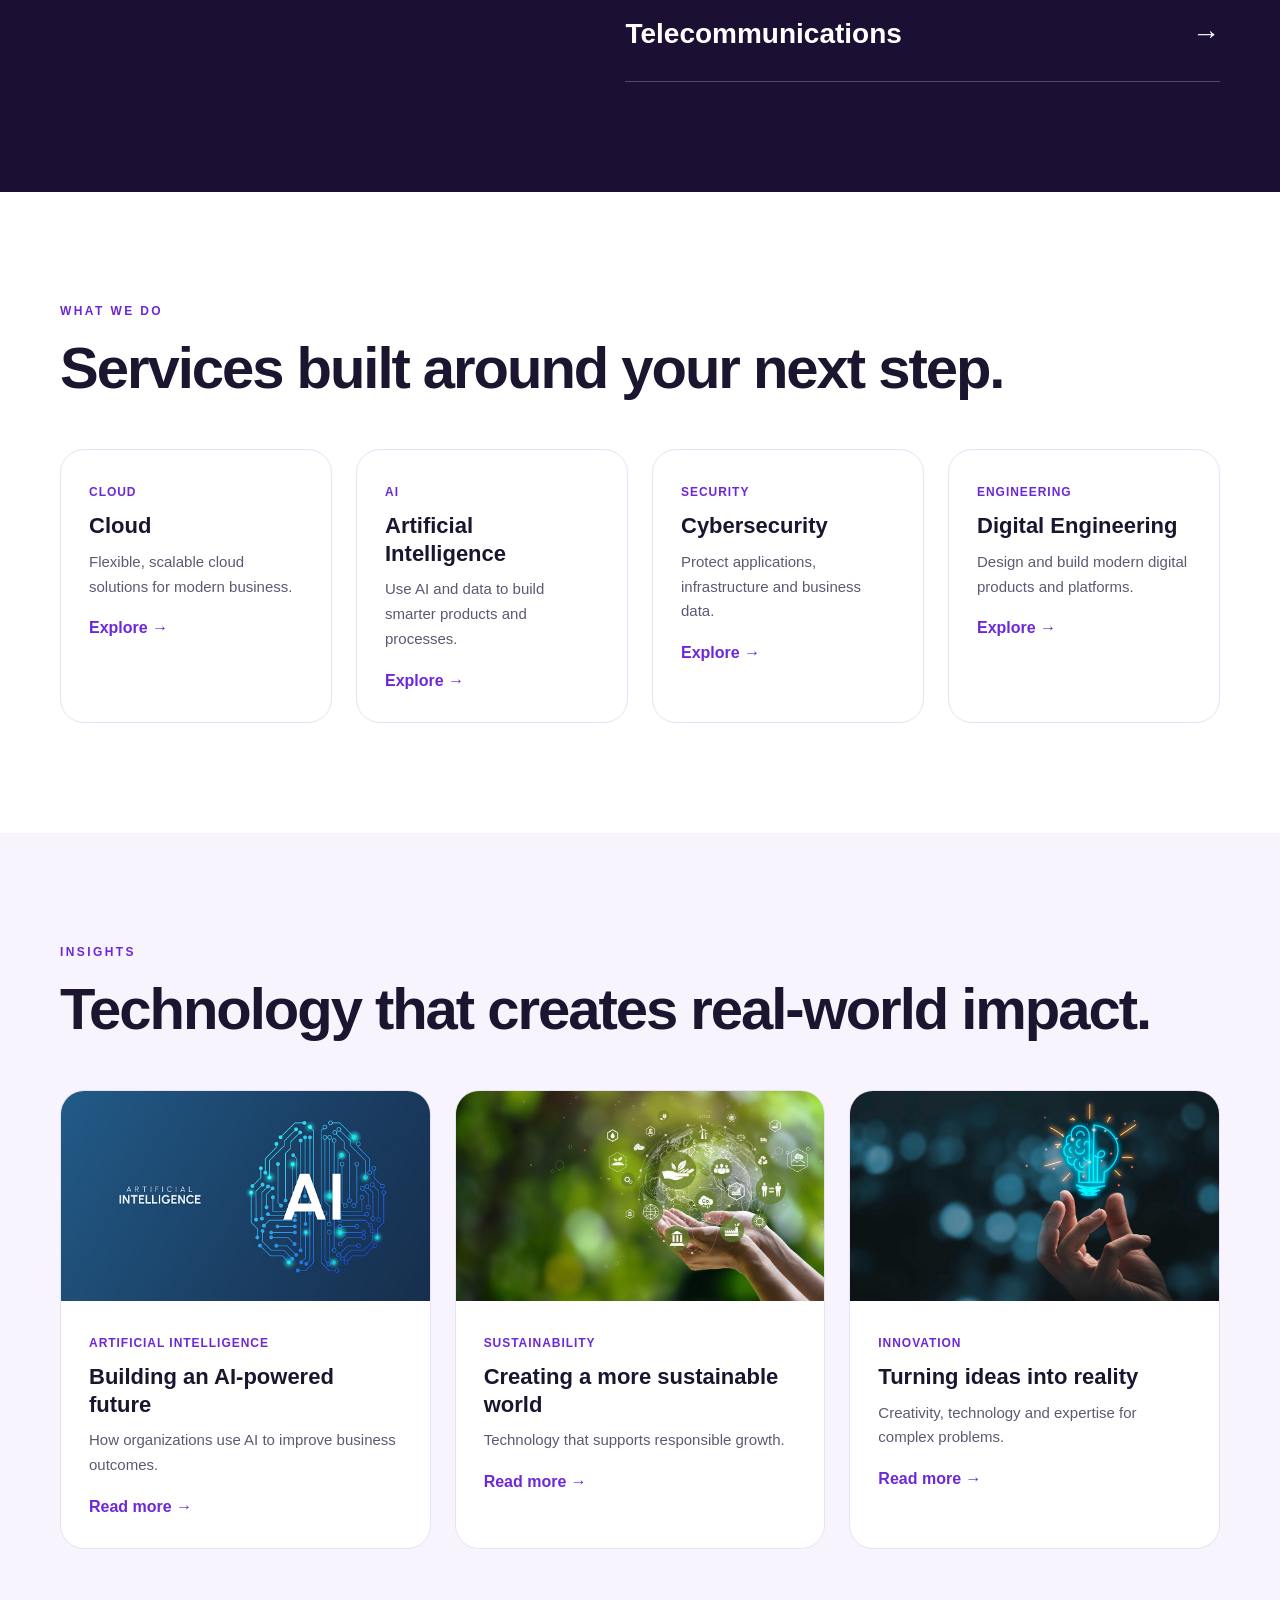
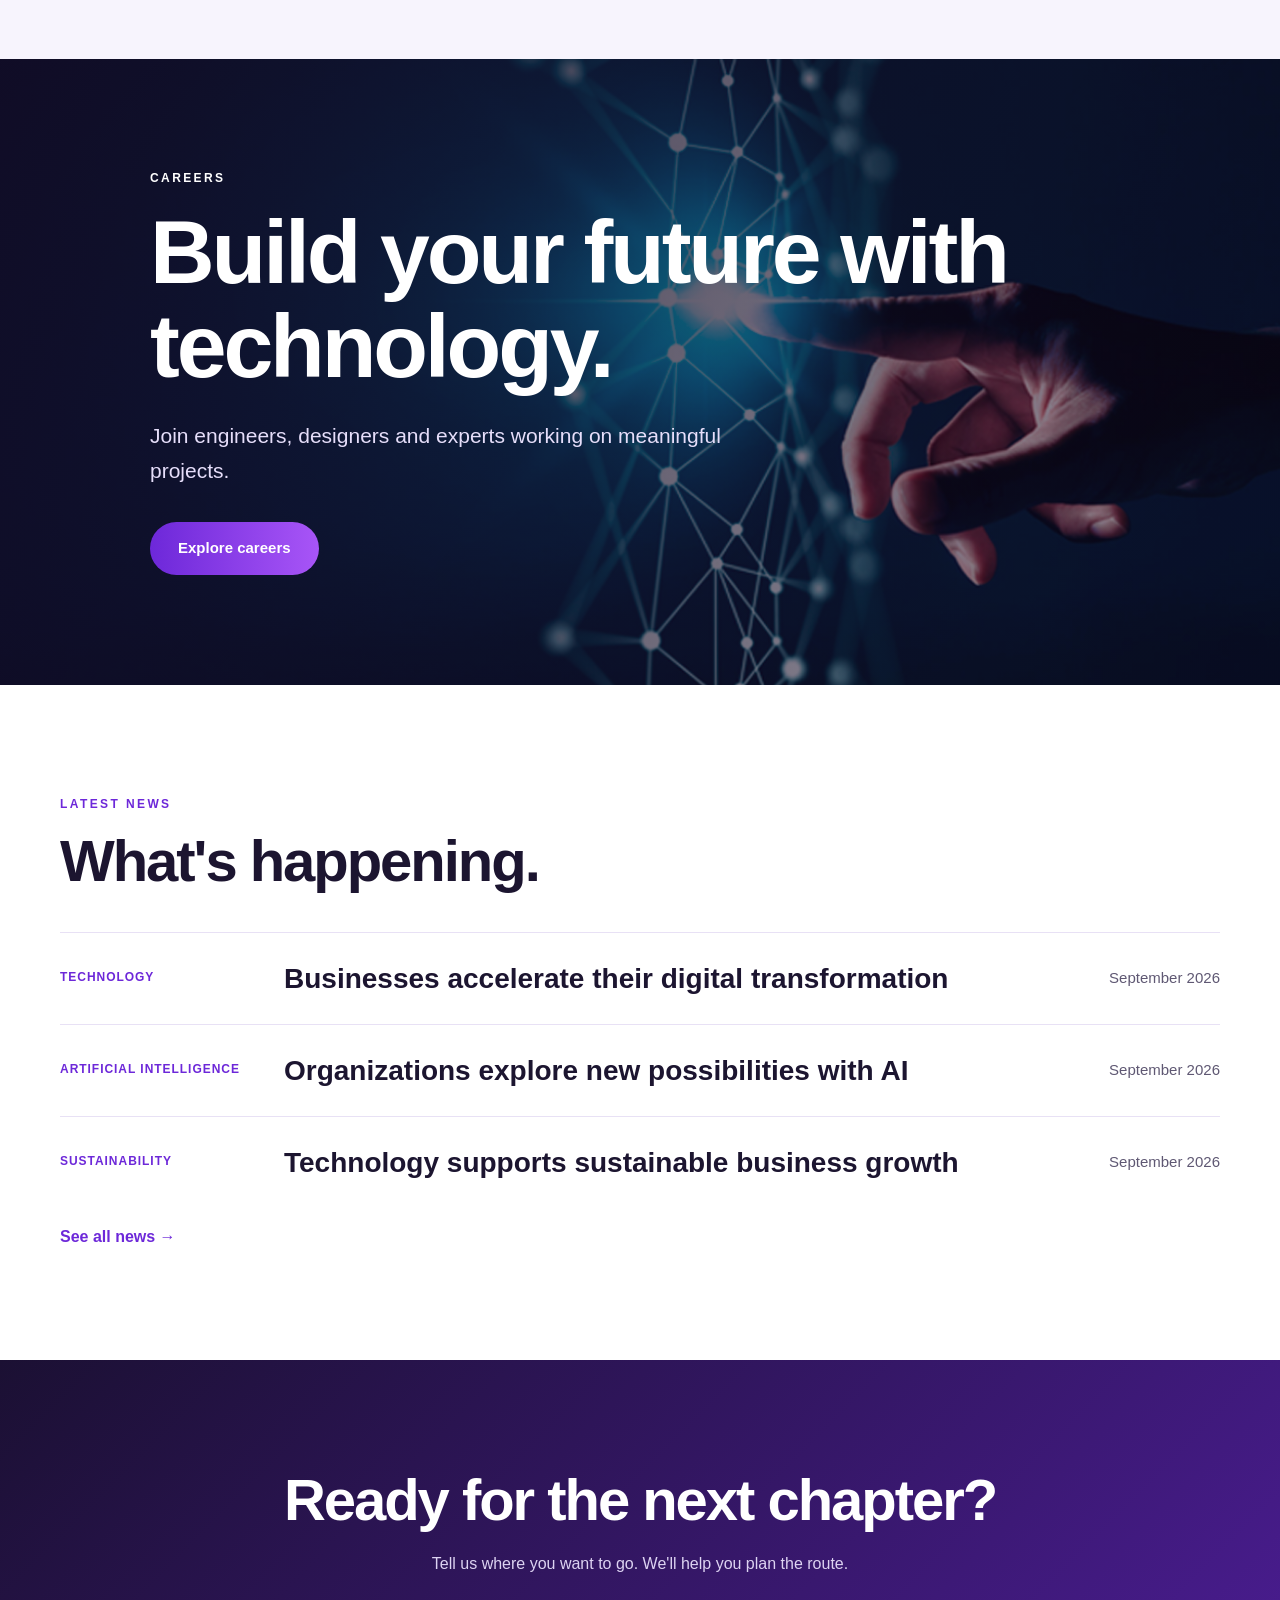
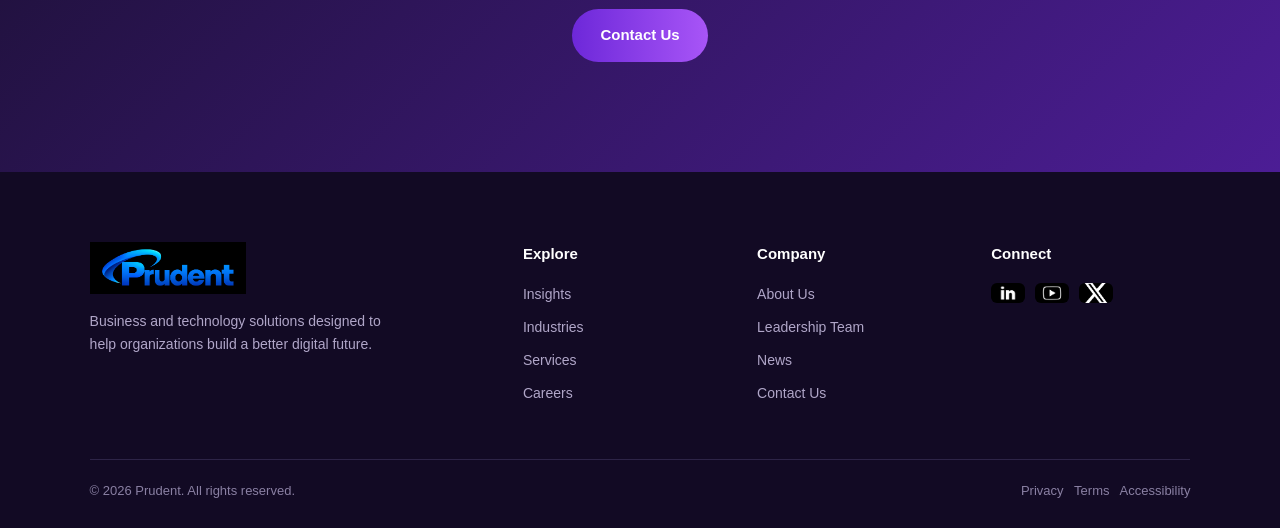
==== commit 54b8676f: "Update print statement from 'Hello' to 'Goodbye'" ====
--- a/index.html
+++ b/index.html
@@ -1,415 +1,996 @@
-<!doctype html>
+<!DOCTYPE html>
 <html lang="en">
+
 <head>
-<meta charset="UTF-8">
-<meta name="viewport" content="width=device-width, initial-scale=1.0">
-<meta name="description" content="Prudent provides consulting and technology solutions.">
-<title>Prudent | Technology & Consulting</title>
-<link rel="stylesheet" href="style.css">
-<link rel="icon" type="image/png" href="Images/logo3.png">
+    <meta charset="UTF-8">
+    <meta name="viewport" content="width=device-width, initial-scale=1.0">
+    <meta name="description" content="Prudent provides consulting and technology solutions.">
+    <title>Prudent | Technology &amp; Consulting</title>
+    <link rel="stylesheet" href="style.css">
+    <link rel="icon" type="image/png" href="Images/logo3.png">
 </head>
+
 <body>
 
 <input type="checkbox" id="contact-toggle" class="tg">
 
 <div class="cd">
-<label for="contact-toggle" class="cd-bg" aria-label="Close"></label>
-<div class="cd-box" role="dialog" aria-labelledby="cd-t">
-<label for="contact-toggle" class="x" aria-label="Close">&times;</label>
-<h2 id="cd-t">Schedule a Consultation</h2>
-<div class="cd-div">&#8595;</div>
-
-<form action="#thank-you" method="get">
-
-<div class="f">
-<label for="cn">Full Name <i>*</i></label>
-<input id="cn" name="name" placeholder="Enter Your Full Name" pattern="^[a-zA-Z]+( [a-zA-Z]+)*$" title="Enter a valid name using letters and spaces only." required autocomplete="name">
+
+    <label for="contact-toggle" class="cd-bg" aria-label="Close"></label>
+
+    <div class="cd-box" role="dialog" aria-labelledby="cd-t">
+
+        <label for="contact-toggle" class="x" aria-label="Close">
+            &times;
+        </label>
+
+        <h2 id="cd-t">
+            Schedule a Consultation
+        </h2>
+
+        <div class="cd-div">
+            &#8595;
+        </div>
+
+        <form action="#thank-you" method="get">
+
+            <div class="f">
+                <label for="cn">Full Name <i>*</i></label>
+                <input
+                    id="cn"
+                    name="name"
+                    placeholder="Enter Your Full Name"
+                    pattern="^[a-zA-Z]+( [a-zA-Z]+)*$"
+                    title="Enter your full name using letters and spaces only."
+                    required
+                    autocomplete="name">
+            </div>
+
+            <div class="f">
+                <label for="cc">Company Name <i>*</i></label>
+                <input
+                    id="cc"
+                    name="company"
+                    placeholder="Enter Your Company Name"
+                    pattern="^[a-zA-Z0-9]+( [a-zA-Z0-9]+)*$"
+                    minlength="2"
+                    title="Company name must contain at least 2 characters and can contain letters, numbers, and spaces only."
+                    required
+                    autocomplete="organization">
+            </div>
+
+            <div class="f">
+                <label for="ce">Work Email <i>*</i></label>
+                <input
+                    id="ce"
+                    name="email"
+                    type="email"
+                    pattern="^[a-zA-Z0-9._%+-]+@[a-zA-Z0-9.-]+\.[a-zA-Z]{2,}$"
+                    placeholder="Enter Your Work Email"
+                    title="Enter a valid email address."
+                    required
+                    autocomplete="email">
+            </div>
+
+            <div class="f">
+                <label for="cp">Phone Number</label>
+                <input
+                    id="cp"
+                    name="phone"
+                    type="tel"
+                    pattern="^[0-9]{10}$"
+                    maxlength="10"
+                    title="Enter exactly 10 numbers."
+                    placeholder="Enter Your Phone Number"
+                    autocomplete="tel">
+            </div>
+
+            <div class="f">
+                <label for="cr">Role / Title</label>
+                <input
+                    id="cr"
+                    name="role"
+                    pattern="^[a-zA-Z]+( [a-zA-Z]+)*$"
+                    minlength="2"
+                    title="Enter a valid role using letters and spaces only."
+                    placeholder="Enter Your Role / Title"
+                    autocomplete="organization-title">
+            </div>
+
+            <div class="f">
+                <label for="cs">Service <i>*</i></label>
+
+                <select id="cs" name="service" required>
+                    <option value="">--Select Service--</option>
+                    <option>Digital Transformation</option>
+                    <option>Cybersecurity Services</option>
+                    <option>Data &amp; AI Services</option>
+                    <option>Enterprise Applications</option>
+                    <option>Technology Staffing</option>
+                </select>
+            </div>
+
+            <div class="f full">
+                <label for="cq">
+                    Please explain your requirement in brief
+                </label>
+
+                <textarea id="cq" name="message"></textarea>
+            </div>
+
+            <label class="agree full">
+
+                <input
+                    type="checkbox"
+                    name="sms_consent"
+                    value="agreed"
+                    required>
+
+                <b>
+                    AGREE <i>*</i>
+                </b>
+
+                <span>
+                    By checking the box above, you agree to receive text messages from
+                    Prudent Technologies and consulting Inc regarding updates, alerts,
+                    and notifications.
+                </span>
+
+            </label>
+
+            <p class="sms full">
+                <b>SMS SHARING DISCLOSURE:</b>
+                No mobile information will be shared with third parties/affiliates
+                for marketing/promotional purposes at any time.
+            </p>
+
+            <button class="btn" type="submit">
+                Submit
+            </button>
+
+        </form>
+
+    </div>
+
 </div>
 
-<div class="f">
-<label for="cc">Company Name <i>*</i></label>
-<input id="cc" name="company" placeholder="Enter Your Company Name" pattern="^[a-zA-Z0-9]+( [a-zA-Z0-9]+)*$" minlength="2" title="Company name must contain at least 2 characters and can contain letters, numbers, and spaces only." required autocomplete="organization">
+<div id="thank-you" class="thank-popup">
+
+    <div class="thank-overlay"></div>
+
+    <div class="thank-box">
+
+        <a href="#" class="thank-close" aria-label="Close">
+            &times;
+        </a>
+
+        <div class="thank-icon">
+            ✓
+        </div>
+
+        <h2>
+            Thank You!
+        </h2>
+
+        <p>
+            Your consultation request has been submitted successfully.
+        </p>
+
+        <span>
+            We will get back to you soon.
+        </span>
+
+        <a href="#" class="thank-home">
+            Close
+        </a>
+
+    </div>
+
 </div>
 
-<div class="f">
-<label for="ce">Work Email <i>*</i></label>
-<input id="ce" name="email" pattern="^[a-zA-Z0-9._%+-]+@[a-zA-Z0-9.-]+\.[a-zA-Z]{2,}$" type="email" placeholder="Enter Your Work Email" title="Enter a valid email address." required autocomplete="email">
-</div>
-
-<div class="f">
-<label for="cp">Phone Number</label>
-<input id="cp" name="phone" type="tel" pattern="^[0-9]{10}$" maxlength="10" title="Enter exactly 10 numbers." placeholder="Enter Your Phone Number" autocomplete="tel">
-</div>
-
-<div class="f">
-<label for="cr">Role / Title</label>
-<input id="cr" name="role" pattern="^[a-zA-Z]+( [a-zA-Z]+)*$" minlength="2" title="Enter a valid role using letters and spaces only." placeholder="Enter Your Role / Title" autocomplete="organization-title">
-</div>
-
-<div class="f">
-<label for="cs">Service <i>*</i></label>
-<select id="cs" name="service" required>
-<option value="">--Select Service--</option>
-<option>Digital Transformation</option>
-<option>Cybersecurity Services</option>
-<option>Data &amp; AI Services</option>
-<option>Enterprise Applications</option>
-<option>Technology Staffing</option>
-</select>
-</div>
-
-<div class="f full">
-<label for="cq">Please explain your requirement in brief</label>
-<textarea id="cq" name="message"></textarea>
-</div>
-
-<label class="agree full">
-<input type="checkbox" name="sms_consent" value="agreed" required>
-<b>AGREE <i>*</i></b>
-<span>By checking the box above, you agree to receive text messages from Prudent Technologies and consulting Inc regarding updates, alerts, and notifications.</span>
-</label>
-
-<p class="sms full">
-<b>SMS SHARING DISCLOSURE:</b>
-No mobile information will be shared with third parties/affiliates for marketing/promotional purposes at any time.
-</p>
-
-<button class="btn" type="submit">Submit</button>
-
-</form>
-</div>
-</div>
-
-<div id="thank-you" class="thank-popup">
-<div class="thank-overlay"></div>
-<div class="thank-box">
-<a href="#" class="thank-close" aria-label="Close">&times;</a>
-<div class="thank-icon">✓</div>
-<h2>Thank You!</h2>
-<p>Your consultation request has been submitted successfully.</p>
-<span>We will get back to you soon.</span>
-<a href="#" class="thank-home">Close</a>
-</div>
-</div>
-
 <input type="checkbox" id="nav-toggle" class="tg">
 
 <header class="sh">
-<div class="sh-in">
-
-<a class="sh-logo" href="index.html">
-<img src="Images/logo.png" alt="Prudent home" title="Home">
-</a>
-
-<form class="sq" action="https://www.google.com/search" method="get" target="_blank" role="search">
-<span class="search-icon">⌕</span>
-<input type="hidden" name="as_sitesearch" value="yourdomain.com">
-<input type="search" name="q" placeholder="Search" aria-label="Search">
-</form>
-
-<nav class="sn">
-<a href="insights.html">Insights</a>
-<a href="industries.html">Industries</a>
-<a href="services.html">Services</a>
-<a href="careers.html">Careers</a>
-<a href="news.html">News</a>
-<a href="about-us.html">About Us</a>
-<a href="leadership.html">Leadership Team</a>
-<label for="contact-toggle" class="btn">Contact Us</label>
-</nav>
-
-<label for="nav-toggle" class="burger" aria-label="Open menu">
-<i></i>
-<i></i>
-<i></i>
-</label>
-
-</div>
+
+    <div class="sh-in">
+
+        <a class="sh-logo" href="index.html">
+
+            <img
+                src="Images/logo.png"
+                alt="Prudent home"
+                title="Home">
+
+        </a>
+
+        <form
+            class="sq"
+            action="https://www.google.com/search"
+            method="get"
+            target="_blank"
+            role="search">
+
+            <span class="search-icon">
+                ⌕
+            </span>
+
+            <input
+                type="hidden"
+                name="as_sitesearch"
+                value="yourdomain.com">
+
+            <input
+                type="search"
+                name="q"
+                placeholder="Search"
+                aria-label="Search">
+
+        </form>
+
+        <nav class="sn">
+
+            <a href="insights.html">
+                Insights
+            </a>
+
+            <a href="industries.html">
+                Industries
+            </a>
+
+            <a href="services.html">
+                Services
+            </a>
+
+            <a href="careers.html">
+                Careers
+            </a>
+
+            <a href="news.html">
+                News
+            </a>
+
+            <a href="about-us.html">
+                About Us
+            </a>
+
+            <a href="leadership.html">
+                Leadership Team
+            </a>
+
+            <label for="contact-toggle" class="btn">
+                Contact Us
+            </label>
+
+        </nav>
+
+        <label
+            for="nav-toggle"
+            class="burger"
+            aria-label="Open menu">
+
+            <i></i>
+            <i></i>
+            <i></i>
+
+        </label>
+
+    </div>
+
 </header>
 
 <main>
 
-<section class="hero">
-<div class="wrap">
-<span class="eyebrow" style="color:var(--teal)">Business &amp; Technology</span>
-<h1>Your future is a story. We help you write it.</h1>
-<p class="lead">We help organizations transform through technology, data, AI and human expertise, one chapter at a time.</p>
-<a href="#story" class="btn">Begin the story</a>
-<a href="services.html" class="btn ghost">Our services</a>
-</div>
-</section>
-
-<section class="dark" id="story">
-<div class="wrap chap">
-<div class="no rv">01</div>
-<div class="rv">
-<span class="eyebrow">The challenge</span>
-<h2>Technology moves fast. Business has to move with it.</h2>
-<p class="big">Every organization is deciding what to modernize, what to automate and what to protect. The right answer starts with understanding the business, not the tool.</p>
-</div>
-</div>
-</section>
-
-<section class="soft">
-<div class="wrap split">
-
-<div class="stick rv">
-<span class="eyebrow">Our approach</span>
-<h2>People and ideas, working together.</h2>
-<p>Our teams combine business knowledge, technology expertise and human creativity to build solutions that last.</p>
-<a href="about-us.html" class="btn">Read our story</a>
-</div>
-
-<div>
-
-<div class="step rv">
-<b>STEP 1</b>
-<h3>Listen</h3>
-<p>Establish clear success metrics and use them to guide execution.</p>
-</div>
-
-<div class="step rv">
-<b>STEP 2</b>
-<h3>Design</h3>
-<p>Engineer for scale, security, and reliability by design, not retrofit.</p>
-</div>
-
-<div class="step rv">
-<b>STEP 3</b>
-<h3>Deliver</h3>
-<p>Execute in live environments, with real constraints and full accountability.</p>
-</div>
-
-<div class="step rv">
-<b>STEP 4</b>
-<h3>Demonstrate</h3>
-<p>Evidence impact with measured outcomes, not just promises.</p>
-</div>
-
-</div>
-</div>
-</section>
-
-<section class="dark">
-<div class="wrap split">
-
-<div class="stick rv">
-<span class="eyebrow">Where we work</span>
-<h2>Deep expertise across industries.</h2>
-<p>We pair technology skills with industry knowledge to solve real business problems.</p>
-<a href="industries.html" class="btn">Explore industries</a>
-</div>
-
-<div class="il rv">
-<a href="industries.html#automotive">Automotive <span>→</span></a>
-<a href="industries.html#banking">Banking &amp; Financial Services <span>→</span></a>
-<a href="industries.html#healthcare">Healthcare <span>→</span></a>
-<a href="industries.html#manufacturing">Manufacturing <span>→</span></a>
-<a href="industries.html#retail">Retail &amp; Consumer Products <span>→</span></a>
-<a href="industries.html#telecom">Telecommunications <span>→</span></a>
-</div>
-
-</div>
-</section>
-
-<section>
-<div class="wrap">
-
-<span class="eyebrow rv">What we do</span>
-<h2 class="rv">Services built around your next step.</h2>
-
-<div class="grid g4">
-
-<a class="card rv" href="services.html#cloud">
-<div class="tx">
-<span class="tag">CLOUD</span>
-<h3>Cloud</h3>
-<p>Flexible, scalable cloud solutions for modern business.</p>
-<span class="more">Explore →</span>
-</div>
-</a>
-
-<a class="card rv" href="services.html#ai">
-<div class="tx">
-<span class="tag">AI</span>
-<h3>Artificial Intelligence</h3>
-<p>Use AI and data to build smarter products and processes.</p>
-<span class="more">Explore →</span>
-</div>
-</a>
-
-<a class="card rv" href="services.html#cybersecurity">
-<div class="tx">
-<span class="tag">SECURITY</span>
-<h3>Cybersecurity</h3>
-<p>Protect applications, infrastructure and business data.</p>
-<span class="more">Explore →</span>
-</div>
-</a>
-
-<a class="card rv" href="services.html#engineering">
-<div class="tx">
-<span class="tag">ENGINEERING</span>
-<h3>Digital Engineering</h3>
-<p>Design and build modern digital products and platforms.</p>
-<span class="more">Explore →</span>
-</div>
-</a>
-
-</div>
-</div>
-</section>
-
-<section class="soft">
-<div class="wrap">
-
-<span class="eyebrow rv">Insights</span>
-<h2 class="rv">Technology that creates real-world impact.</h2>
-
-<div class="grid">
-
-<a class="card rv" href="insights.html#ai">
-<div class="im" style="--bg:url(Images/AI.jpg)"></div>
-<div class="tx">
-<span class="tag">ARTIFICIAL INTELLIGENCE</span>
-<h3>Building an AI-powered future</h3>
-<p>How organizations use AI to improve business outcomes.</p>
-<span class="more">Read more →</span>
-</div>
-</a>
-
-<a class="card rv" href="insights.html#sustainability">
-<div class="im" style="--bg:url(Images/SUSTAINABILITY.jpg)"></div>
-<div class="tx">
-<span class="tag">SUSTAINABILITY</span>
-<h3>Creating a more sustainable world</h3>
-<p>Technology that supports responsible growth.</p>
-<span class="more">Read more →</span>
-</div>
-</a>
-
-<a class="card rv" href="insights.html#innovation">
-<div class="im" style="--bg:url(Images/INNOVATION.jpg)"></div>
-<div class="tx">
-<span class="tag">INNOVATION</span>
-<h3>Turning ideas into reality</h3>
-<p>Creativity, technology and expertise for complex problems.</p>
-<span class="more">Read more →</span>
-</div>
-</a>
-
-</div>
-</div>
-</section>
-
-<section class="hero sm" style="--bg:url(Images/image.jpg)">
-<div class="wrap">
-<span class="eyebrow" style="color:var(--teal)">Careers</span>
-<h1>Build your future with technology.</h1>
-<p class="lead">Join engineers, designers and experts working on meaningful projects.</p>
-<a href="careers.html" class="btn">Explore careers</a>
-</div>
-</section>
-
-<section>
-<div class="wrap">
-
-<span class="eyebrow rv">Latest news</span>
-<h2 class="rv">What's happening.</h2>
-
-<div class="nl" style="margin-top:40px">
-
-<a href="news.html#a1" class="rv">
-<span class="tag">TECHNOLOGY</span>
-<h3>Businesses accelerate their digital transformation</h3>
-<time>September 2026</time>
-</a>
-
-<a href="news.html#a2" class="rv">
-<span class="tag">ARTIFICIAL INTELLIGENCE</span>
-<h3>Organizations explore new possibilities with AI</h3>
-<time>September 2026</time>
-</a>
-
-<a href="news.html#a3" class="rv">
-<span class="tag">SUSTAINABILITY</span>
-<h3>Technology supports sustainable business growth</h3>
-<time>September 2026</time>
-</a>
-
-</div>
-
-<a href="news.html" class="more">See all news →</a>
-
-</div>
-</section>
-
-<section class="cta">
-<div class="wrap">
-<h2 class="rv">Ready for the next chapter?</h2>
-<p>Tell us where you want to go. We'll help you plan the route.</p>
-<label for="contact-toggle" class="btn">Contact Us</label>
-</div>
-</section>
+    <section class="hero">
+
+        <div class="wrap">
+
+            <span
+                class="eyebrow"
+                style="color:var(--teal)">
+
+                Business &amp; Technology
+
+            </span>
+
+            <h1>
+                Your future is a story. We help you write it.
+            </h1>
+
+            <p class="lead">
+                We help organizations transform through technology, data, AI and
+                human expertise, one chapter at a time.
+            </p>
+
+            <a href="#story" class="btn">
+                Begin the story
+            </a>
+
+            <a href="services.html" class="btn ghost">
+                Our services
+            </a>
+
+        </div>
+
+    </section>
+
+    <section class="dark" id="story">
+
+        <div class="wrap chap">
+
+            <div class="no rv">
+                01
+            </div>
+
+            <div class="rv">
+
+                <span class="eyebrow">
+                    The challenge
+                </span>
+
+                <h2>
+                    Technology moves fast. Business has to move with it.
+                </h2>
+
+                <p class="big">
+                    Every organization is deciding what to modernize, what to automate
+                    and what to protect. The right answer starts with understanding
+                    the business, not the tool.
+                </p>
+
+            </div>
+
+        </div>
+
+    </section>
+
+    <section class="soft">
+
+        <div class="wrap split">
+
+            <div class="stick rv">
+
+                <span class="eyebrow">
+                    Our approach
+                </span>
+
+                <h2>
+                    People and ideas, working together.
+                </h2>
+
+                <p>
+                    Our teams combine business knowledge, technology expertise and
+                    human creativity to build solutions that last.
+                </p>
+
+                <a href="about-us.html" class="btn">
+                    Read our story
+                </a>
+
+            </div>
+
+            <div>
+
+                <div class="step rv">
+
+                    <b>
+                        STEP 1
+                    </b>
+
+                    <h3>
+                        Listen
+                    </h3>
+
+                    <p>
+                        Establish clear success metrics and use them to guide execution.
+                    </p>
+
+                </div>
+
+                <div class="step rv">
+
+                    <b>
+                        STEP 2
+                    </b>
+
+                    <h3>
+                        Design
+                    </h3>
+
+                    <p>
+                        Engineer for scale, security, and reliability by design, not
+                        retrofit.
+                    </p>
+
+                </div>
+
+                <div class="step rv">
+
+                    <b>
+                        STEP 3
+                    </b>
+
+                    <h3>
+                        Deliver
+                    </h3>
+
+                    <p>
+                        Execute in live environments, with real constraints and full
+                        accountability.
+                    </p>
+
+                </div>
+
+                <div class="step rv">
+
+                    <b>
+                        STEP 4
+                    </b>
+
+                    <h3>
+                        Demonstrate
+                    </h3>
+
+                    <p>
+                        Evidence impact with measured outcomes, not just promises.
+                    </p>
+
+                </div>
+
+            </div>
+
+        </div>
+
+    </section>
+
+    <section class="dark">
+
+        <div class="wrap split">
+
+            <div class="stick rv">
+
+                <span class="eyebrow">
+                    Where we work
+                </span>
+
+                <h2>
+                    Deep expertise across industries.
+                </h2>
+
+                <p>
+                    We pair technology skills with industry knowledge to solve real
+                    business problems.
+                </p>
+
+                <a href="industries.html" class="btn">
+                    Explore industries
+                </a>
+
+            </div>
+
+            <div class="il rv">
+
+                <a href="industries.html#automotive">
+                    Automotive
+                    <span>→</span>
+                </a>
+
+                <a href="industries.html#banking">
+                    Banking &amp; Financial Services
+                    <span>→</span>
+                </a>
+
+                <a href="industries.html#healthcare">
+                    Healthcare
+                    <span>→</span>
+                </a>
+
+                <a href="industries.html#manufacturing">
+                    Manufacturing
+                    <span>→</span>
+                </a>
+
+                <a href="industries.html#retail">
+                    Retail &amp; Consumer Products
+                    <span>→</span>
+                </a>
+
+                <a href="industries.html#telecom">
+                    Telecommunications
+                    <span>→</span>
+                </a>
+
+            </div>
+
+        </div>
+
+    </section>
+
+    <section>
+
+        <div class="wrap">
+
+            <span class="eyebrow rv">
+                What we do
+            </span>
+
+            <h2 class="rv">
+                Services built around your next step.
+            </h2>
+
+            <div class="grid g4">
+
+                <a class="card rv" href="services.html#cloud">
+
+                    <div class="tx">
+
+                        <span class="tag">
+                            CLOUD
+                        </span>
+
+                        <h3>
+                            Cloud
+                        </h3>
+
+                        <p>
+                            Flexible, scalable cloud solutions for modern business.
+                        </p>
+
+                        <span class="more">
+                            Explore →
+                        </span>
+
+                    </div>
+
+                </a>
+
+                <a class="card rv" href="services.html#ai">
+
+                    <div class="tx">
+
+                        <span class="tag">
+                            AI
+                        </span>
+
+                        <h3>
+                            Artificial Intelligence
+                        </h3>
+
+                        <p>
+                            Use AI and data to build smarter products and processes.
+                        </p>
+
+                        <span class="more">
+                            Explore →
+                        </span>
+
+                    </div>
+
+                </a>
+
+                <a class="card rv" href="services.html#cybersecurity">
+
+                    <div class="tx">
+
+                        <span class="tag">
+                            SECURITY
+                        </span>
+
+                        <h3>
+                            Cybersecurity
+                        </h3>
+
+                        <p>
+                            Protect applications, infrastructure and business data.
+                        </p>
+
+                        <span class="more">
+                            Explore →
+                        </span>
+
+                    </div>
+
+                </a>
+
+                <a class="card rv" href="services.html#engineering">
+
+                    <div class="tx">
+
+                        <span class="tag">
+                            ENGINEERING
+                        </span>
+
+                        <h3>
+                            Digital Engineering
+                        </h3>
+
+                        <p>
+                            Design and build modern digital products and platforms.
+                        </p>
+
+                        <span class="more">
+                            Explore →
+                        </span>
+
+                    </div>
+
+                </a>
+
+            </div>
+
+        </div>
+
+    </section>
+
+    <section class="soft">
+
+        <div class="wrap">
+
+            <span class="eyebrow rv">
+                Insights
+            </span>
+
+            <h2 class="rv">
+                Technology that creates real-world impact.
+            </h2>
+
+            <div class="grid">
+
+                <a class="card rv" href="insights.html#ai">
+
+                    <div
+                        class="im"
+                        style="--bg:url(Images/AI.jpg)">
+                    </div>
+
+                    <div class="tx">
+
+                        <span class="tag">
+                            ARTIFICIAL INTELLIGENCE
+                        </span>
+
+                        <h3>
+                            Building an AI-powered future
+                        </h3>
+
+                        <p>
+                            How organizations use AI to improve business outcomes.
+                        </p>
+
+                        <span class="more">
+                            Read more →
+                        </span>
+
+                    </div>
+
+                </a>
+
+                <a
+                    class="card rv"
+                    href="insights.html#sustainability">
+
+                    <div
+                        class="im"
+                        style="--bg:url(Images/SUSTAINABILITY.jpg)">
+                    </div>
+
+                    <div class="tx">
+
+                        <span class="tag">
+                            SUSTAINABILITY
+                        </span>
+
+                        <h3>
+                            Creating a more sustainable world
+                        </h3>
+
+                        <p>
+                            Technology that supports responsible growth.
+                        </p>
+
+                        <span class="more">
+                            Read more →
+                        </span>
+
+                    </div>
+
+                </a>
+
+                <a
+                    class="card rv"
+                    href="insights.html#innovation">
+
+                    <div
+                        class="im"
+                        style="--bg:url(Images/INNOVATION.jpg)">
+                    </div>
+
+                    <div class="tx">
+
+                        <span class="tag">
+                            INNOVATION
+                        </span>
+
+                        <h3>
+                            Turning ideas into reality
+                        </h3>
+
+                        <p>
+                            Creativity, technology and expertise for complex problems.
+                        </p>
+
+                        <span class="more">
+                            Read more →
+                        </span>
+
+                    </div>
+
+                </a>
+
+            </div>
+
+        </div>
+
+    </section>
+
+    <section
+        class="hero sm"
+        style="--bg:url(Images/image.jpg)">
+
+        <div class="wrap">
+
+            <span
+                class="eyebrow"
+                style="color:var(--teal)">
+
+                Careers
+
+            </span>
+
+            <h1>
+                Build your future with technology.
+            </h1>
+
+            <p class="lead">
+                Join engineers, designers and experts working on meaningful
+                projects.
+            </p>
+
+            <a href="careers.html" class="btn">
+                Explore careers
+            </a>
+
+        </div>
+
+    </section>
+
+    <section>
+
+        <div class="wrap">
+
+            <span class="eyebrow rv">
+                Latest news
+            </span>
+
+            <h2 class="rv">
+                What's happening.
+            </h2>
+
+            <div
+                class="nl"
+                style="margin-top:40px">
+
+                <a href="news.html#a1" class="rv">
+
+                    <span class="tag">
+                        TECHNOLOGY
+                    </span>
+
+                    <h3>
+                        Businesses accelerate their digital transformation
+                    </h3>
+
+                    <time>
+                        September 2026
+                    </time>
+
+                </a>
+
+                <a href="news.html#a2" class="rv">
+
+                    <span class="tag">
+                        ARTIFICIAL INTELLIGENCE
+                    </span>
+
+                    <h3>
+                        Organizations explore new possibilities with AI
+                    </h3>
+
+                    <time>
+                        September 2026
+                    </time>
+
+                </a>
+
+                <a href="news.html#a3" class="rv">
+
+                    <span class="tag">
+                        SUSTAINABILITY
+                    </span>
+
+                    <h3>
+                        Technology supports sustainable business growth
+                    </h3>
+
+                    <time>
+                        September 2026
+                    </time>
+
+                </a>
+
+            </div>
+
+            <a href="news.html" class="more">
+                See all news →
+            </a>
+
+        </div>
+
+    </section>
+
+    <section class="cta">
+
+        <div class="wrap">
+
+            <h2 class="rv">
+                Ready for the next chapter?
+            </h2>
+
+            <p>
+                Tell us where you want to go. We'll help you plan the route.
+            </p>
+
+            <label for="contact-toggle" class="btn">
+                Contact Us
+            </label>
+
+        </div>
+
+    </section>
 
 </main>
 
 <footer class="sf">
 
-<div class="sf-g">
-
-<div>
-<img src="Images/logo1.png" alt="Prudent">
-<p>Business and technology solutions designed to help organizations build a better digital future.</p>
-</div>
-
-<div>
-<h4>Explore</h4>
-<a href="insights.html">Insights</a>
-<a href="industries.html">Industries</a>
-<a href="services.html">Services</a>
-<a href="careers.html">Careers</a>
-</div>
-
-<div>
-<h4>Company</h4>
-<a href="about-us.html">About Us</a>
-<a href="leadership.html">Leadership Team</a>
-<a href="news.html">News</a>
-<label for="contact-toggle">Contact Us</label>
-</div>
-
-<div>
-<h4>Connect</h4>
-<div class="soc">
-
-<a href="https://www.linkedin.com/company/prudent-technologies-and-consulting-inc/posts/?feedView=all" aria-label="LinkedIn">
-<img src="Images/LinkedIn.jpg" alt="LinkedIn">
-</a>
-
-<a href="https://www.youtube.com/@PrudentTechnologiesConsulting" aria-label="YouTube">
-<img src="Images/youtube.jpg" alt="YouTube">
-</a>
-
-<a href="https://x.com/Prudent_USA" aria-label="Twitter">
-<img src="Images/twitter.jpg" alt="Twitter">
-</a>
-
-</div>
-</div>
-
-</div>
-
-<div class="sf-b">
-<span>© 2026 Prudent. All rights reserved.</span>
-<span>
-<a href="privacy.html">Privacy</a>
-&nbsp;
-Terms
-&nbsp;
-Accessibility
-</span>
-</div>
+    <div class="sf-g">
+
+        <div>
+
+            <img
+                src="Images/logo1.png"
+                alt="Prudent">
+
+            <p>
+                Business and technology solutions designed to help organizations
+                build a better digital future.
+            </p>
+
+        </div>
+
+        <div>
+
+            <h4>
+                Explore
+            </h4>
+
+            <a href="insights.html">
+                Insights
+            </a>
+
+            <a href="industries.html">
+                Industries
+            </a>
+
+            <a href="services.html">
+                Services
+            </a>
+
+            <a href="careers.html">
+                Careers
+            </a>
+
+        </div>
+
+        <div>
+
+            <h4>
+                Company
+            </h4>
+
+            <a href="about-us.html">
+                About Us
+            </a>
+
+            <a href="leadership.html">
+                Leadership Team
+            </a>
+
+            <a href="news.html">
+                News
+            </a>
+
+            <label for="contact-toggle">
+                Contact Us
+            </label>
+
+        </div>
+
+        <div>
+
+            <h4>
+                Connect
+            </h4>
+
+            <div class="soc">
+
+                <a
+                    href="https://www.linkedin.com/company/prudent-technologies-and-consulting-inc/posts/?feedView=all"
+                    aria-label="LinkedIn">
+
+                    <img
+                        src="Images/LinkedIn.jpg"
+                        alt="LinkedIn">
+
+                </a>
+
+                <a
+                    href="https://www.youtube.com/@PrudentTechnologiesConsulting"
+                    aria-label="YouTube">
+
+                    <img
+                        src="Images/youtube.jpg"
+                        alt="YouTube">
+
+                </a>
+
+                <a
+                    href="https://x.com/Prudent_USA"
+                    aria-label="Twitter">
+
+                    <img
+                        src="Images/twitter.jpg"
+                        alt="Twitter">
+
+                </a>
+
+            </div>
+
+        </div>
+
+    </div>
+
+    <div class="sf-b">
+
+        <span>
+            © 2026 Prudent. All rights reserved.
+        </span>
+
+        <span>
+
+            <a href="privacy.html">
+                Privacy
+            </a>
+
+            &nbsp;
+
+            Terms
+
+            &nbsp;
+
+            Accessibility
+
+        </span>
+
+    </div>
 
 </footer>
 
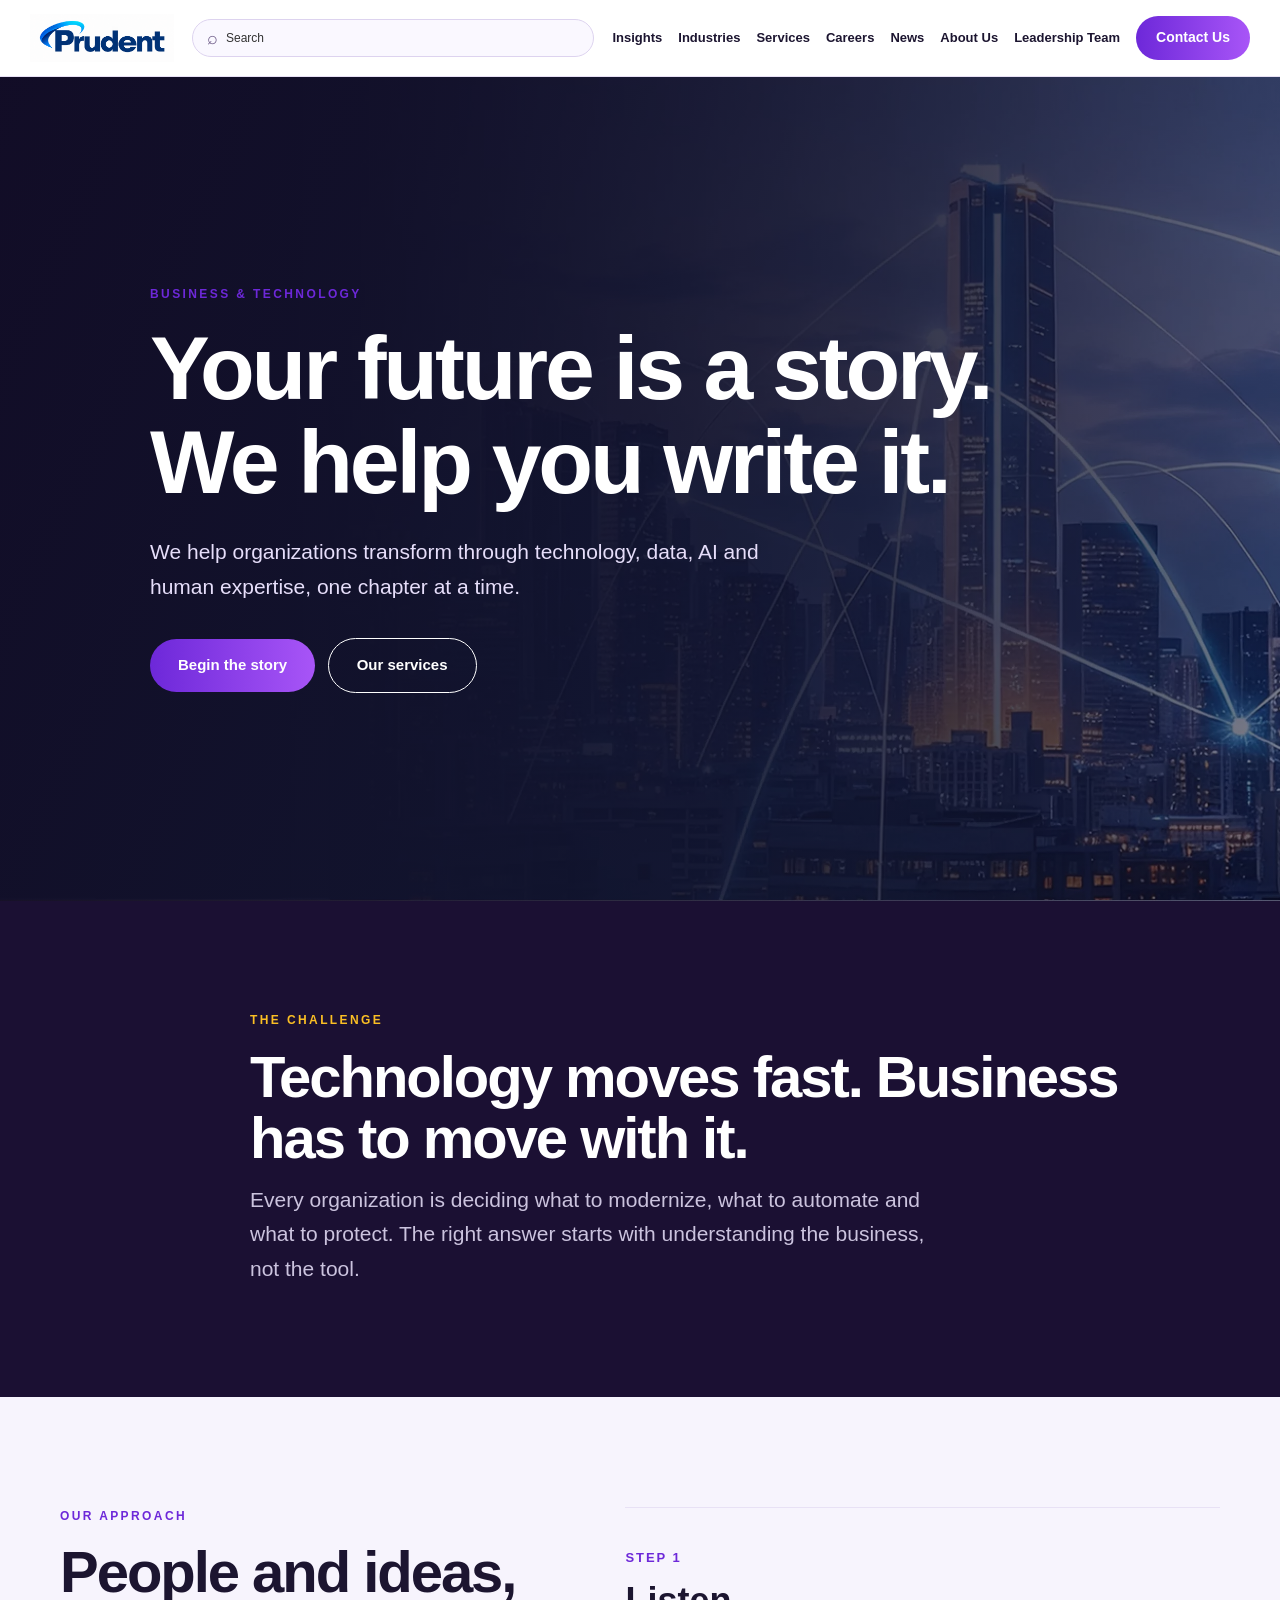
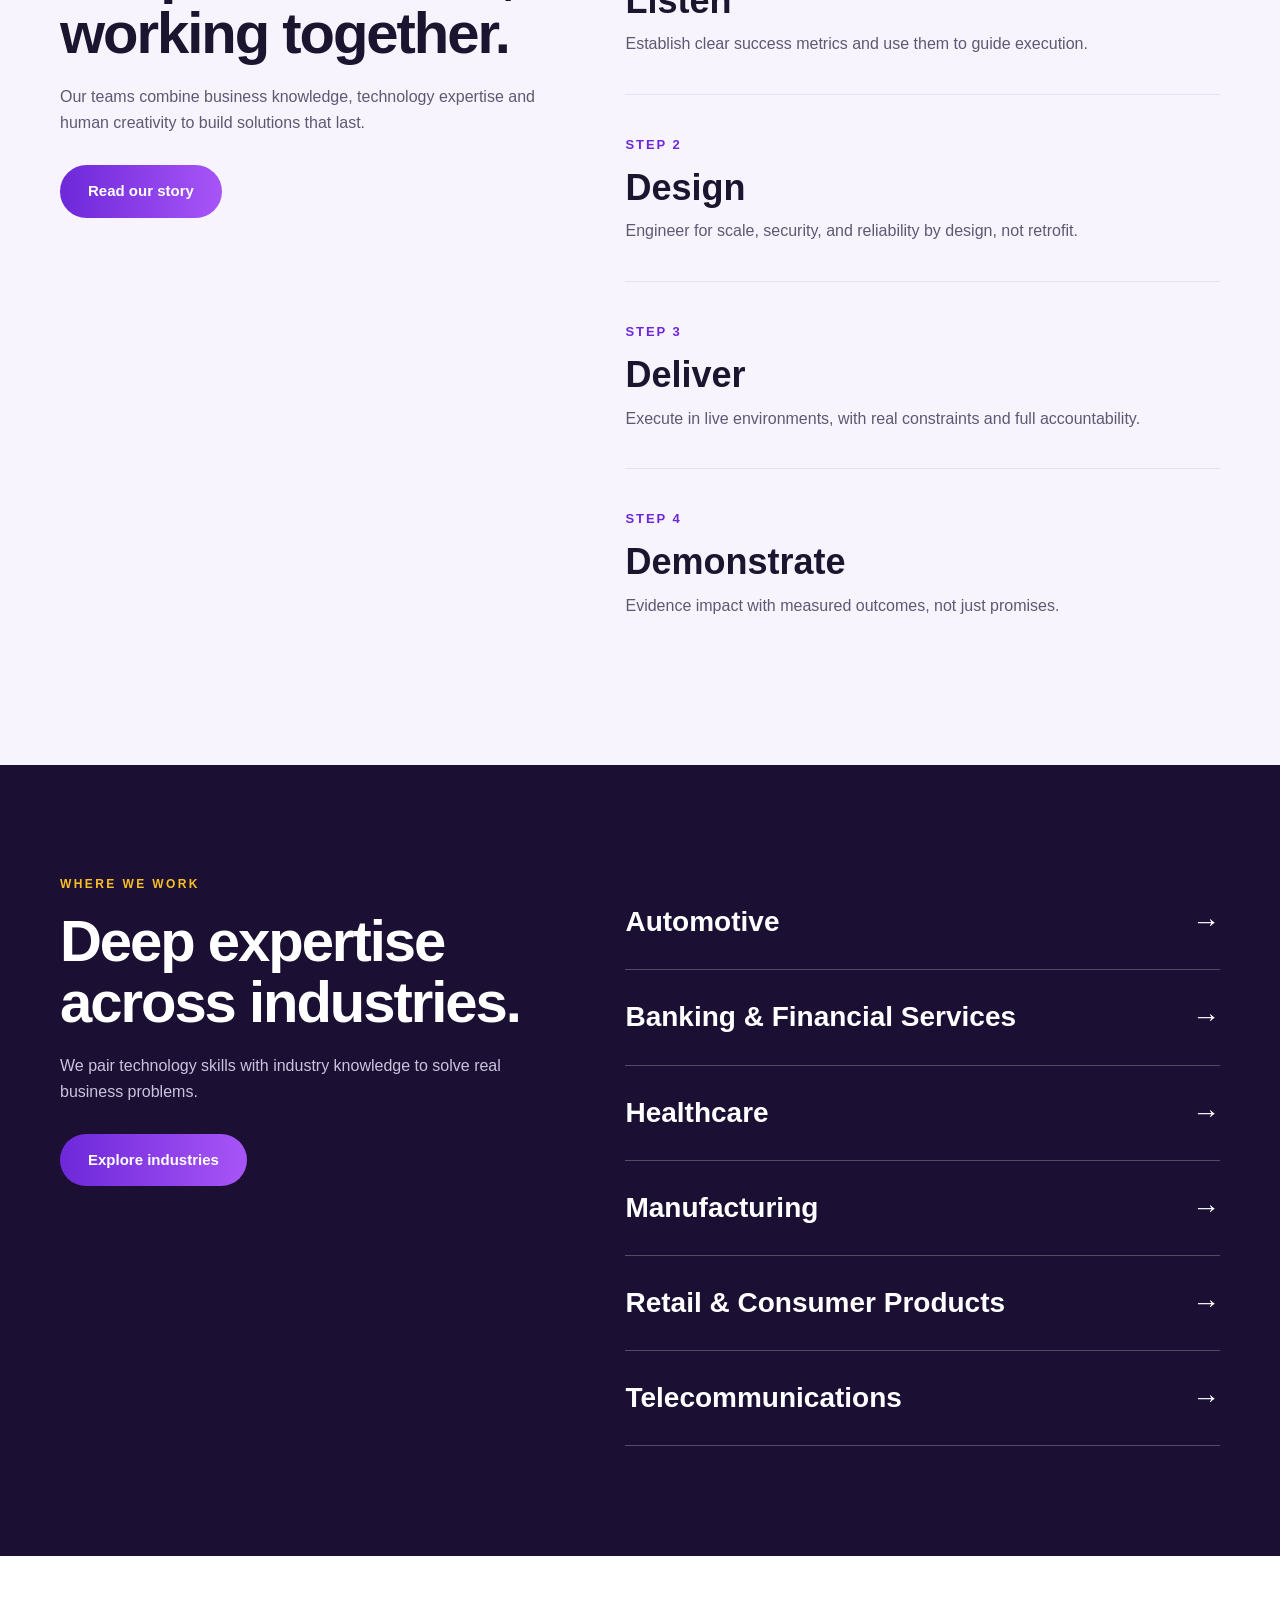
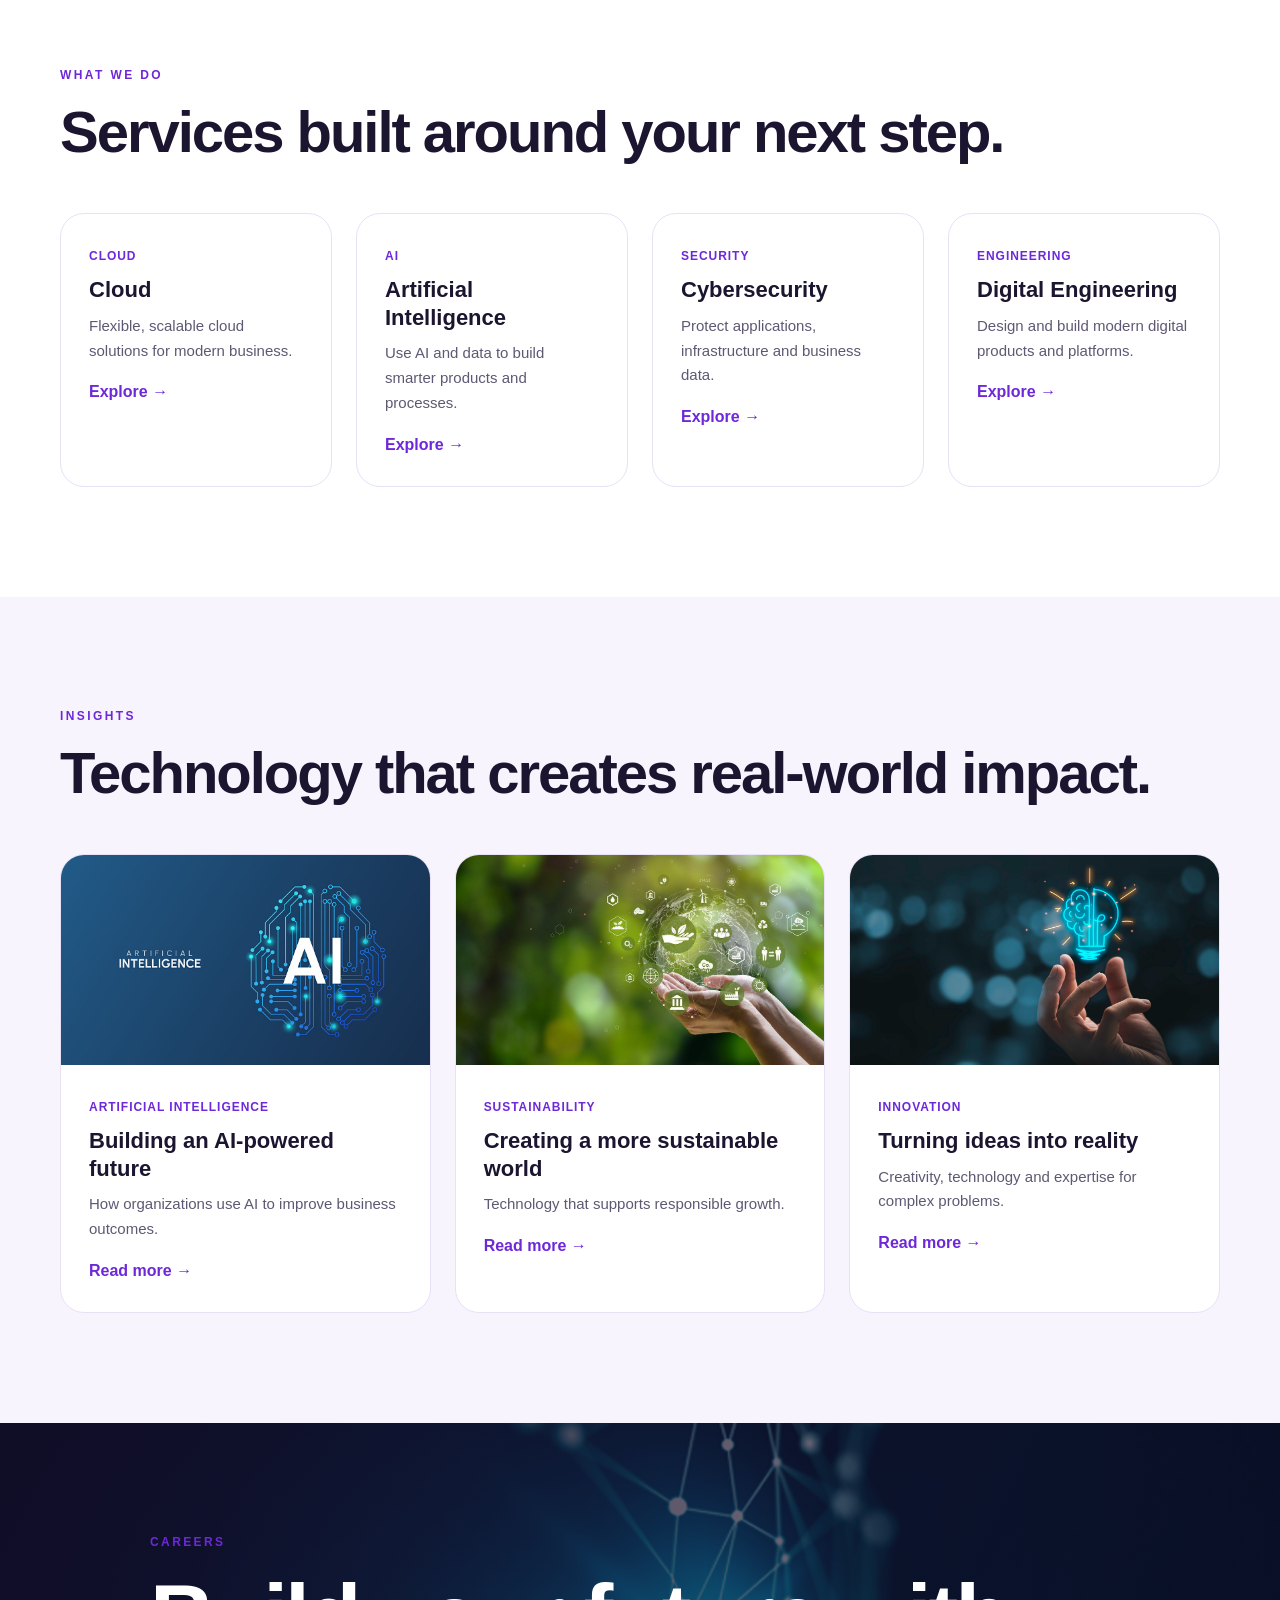
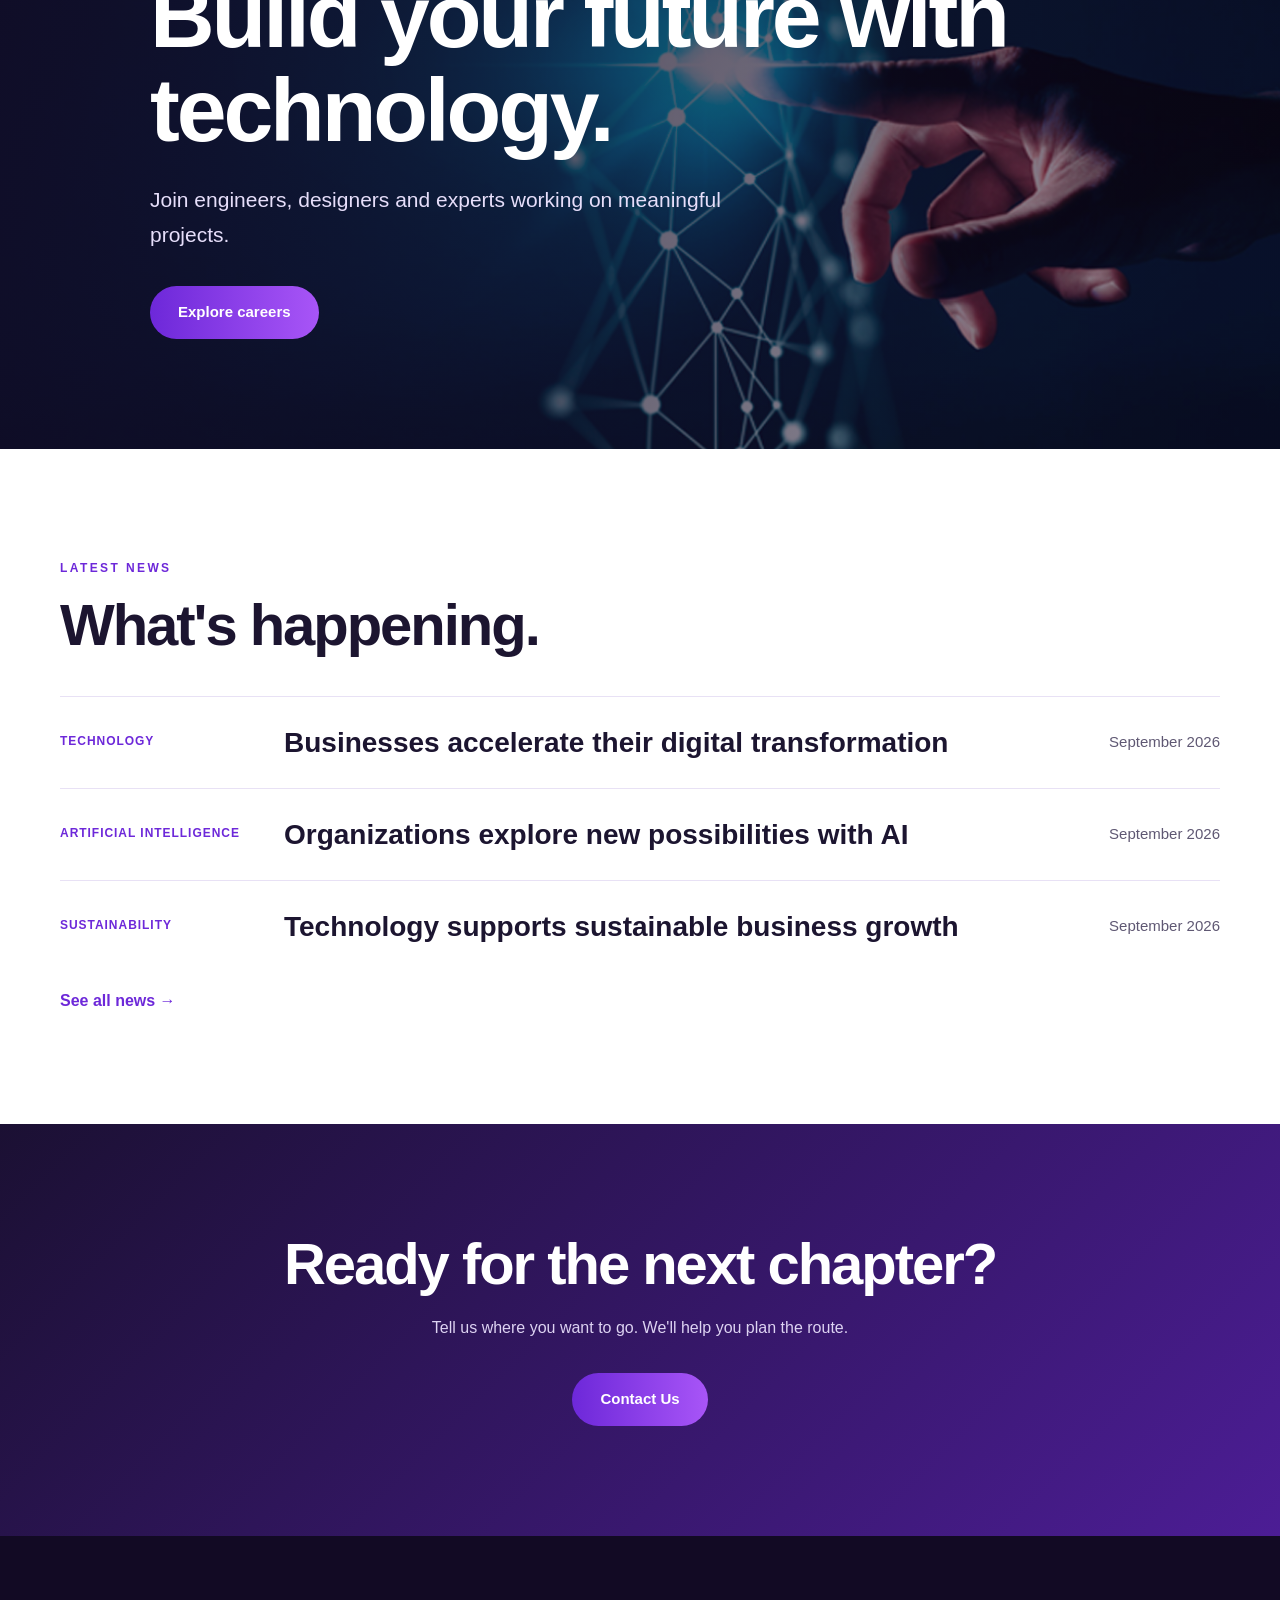
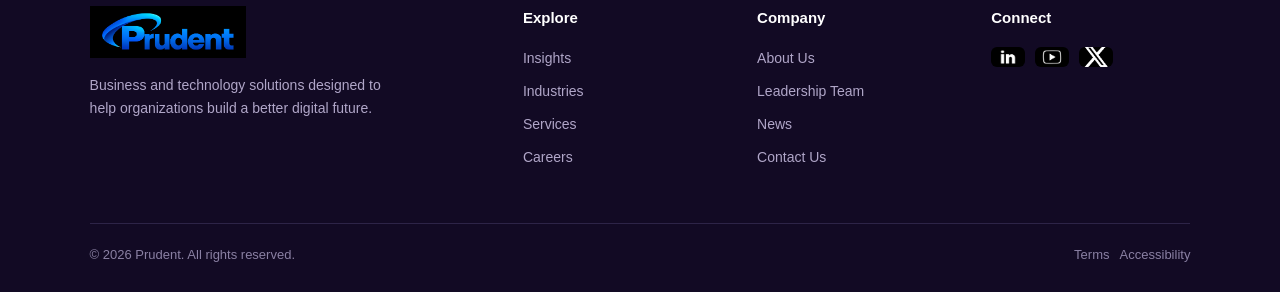
==== commit 968286d6: "Add files via upload" ====
--- a/index.html
+++ b/index.html
@@ -1,998 +1,1061 @@
-<!DOCTYPE html>
+<!doctype html>
 <html lang="en">
 
 <head>
     <meta charset="UTF-8">
+
     <meta name="viewport" content="width=device-width, initial-scale=1.0">
+
     <meta name="description" content="Prudent provides consulting and technology solutions.">
-    <title>Prudent | Technology &amp; Consulting</title>
+
+    <title>Prudent | Technology & Consulting</title>
+
     <link rel="stylesheet" href="style.css">
+
     <link rel="icon" type="image/png" href="Images/logo3.png">
 </head>
 
 <body>
 
-<input type="checkbox" id="contact-toggle" class="tg">
-
-<div class="cd">
-
-    <label for="contact-toggle" class="cd-bg" aria-label="Close"></label>
-
-    <div class="cd-box" role="dialog" aria-labelledby="cd-t">
-
-        <label for="contact-toggle" class="x" aria-label="Close">
-            &times;
+    <!-- CONTACT POPUP -->
+
+    <input type="checkbox" id="contact-toggle" class="tg">
+
+    <div class="cd">
+
+        <label for="contact-toggle" class="cd-bg" aria-label="Close">
         </label>
 
-        <h2 id="cd-t">
-            Schedule a Consultation
-        </h2>
-
-        <div class="cd-div">
-            &#8595;
+        <div class="cd-box" role="dialog" aria-labelledby="cd-t">
+
+            <label for="contact-toggle" class="x" aria-label="Close">
+                &times;
+            </label>
+
+            <h2 id="cd-t">
+                Schedule a Consultation
+            </h2>
+
+            <div class="cd-div">
+                &#8595;
+            </div>
+
+            <form action="#thank-you" method="get">
+
+                <div class="f">
+
+                    <label for="cn">
+                        Full Name <i>*</i>
+                    </label>
+
+                    <input id="cn" type="text" placeholder="Enter Your Full Name" pattern="[A-Z][a-z]+ [A-Z][a-z]+"
+                        title="Enter first name and last name with the first letter of each name capitalized." required
+                        autocomplete="name">
+
+                </div>
+
+                <div class="f">
+
+                    <label for="cc">
+                        Company Name <i>*</i>
+                    </label>
+
+                    <input id="cc" type="text" placeholder="Enter Your Company Name"
+                        pattern="[a-zA-Z0-9]+( [a-zA-Z0-9]+)*" minlength="2" title="Enter a valid company name."
+                        required autocomplete="organization">
+
+                </div>
+
+                <div class="f">
+
+                    <label for="ce">
+                        Work Email <i>*</i>
+                    </label>
+
+                    <input id="ce" type="email" placeholder="Enter Your Work Email"
+                        pattern="(?!.*@(gmail|googlemail|yahoo|ymail|rocketmail|hotmail|outlook|live|msn|aol|icloud|protonmail|proton|zoho|gmx|yandex|rediffmail)\.)[a-zA-Z0-9._%+\-]+@[a-zA-Z0-9\-]+(\.[a-zA-Z0-9\-]+)*\.[a-zA-Z]{2,}"
+                        title="Enter your work email address. Personal emails such as Gmail, Yahoo, or Outlook are not accepted."
+                        required autocomplete="email">
+
+                </div>
+
+                <div class="f">
+
+                    <label for="cp">
+                        Phone Number
+                    </label>
+
+                    <input id="cp" type="tel" pattern="[0-9]{10}" maxlength="10" placeholder="Enter Your Phone Number"
+                        title="Enter exactly 10 numbers." autocomplete="tel">
+
+                </div>
+
+                <div class="f">
+
+                    <label for="cr">
+                        Role / Title
+                    </label>
+
+                    <input id="cr" type="text" pattern="[A-Za-z]+( [A-Za-z]+)*"
+                        title="Enter a valid role using letters only." placeholder="Enter Your Role / Title"
+                        autocomplete="organization-title">
+
+                </div>
+
+                <div class="f">
+
+                    <label for="cs">
+                        Service <i>*</i>
+                    </label>
+
+                    <select id="cs" required>
+
+                        <option value="">
+                            --Select Service--
+                        </option>
+
+                        <option value="Digital Transformation">
+                            Digital Transformation
+                        </option>
+
+                        <option value="Cybersecurity Services">
+                            Cybersecurity Services
+                        </option>
+
+                        <option value="Data & AI Services">
+                            Data &amp; AI Services
+                        </option>
+
+                        <option value="Enterprise Applications">
+                            Enterprise Applications
+                        </option>
+
+                        <option value="Technology Staffing">
+                            Technology Staffing
+                        </option>
+
+                    </select>
+
+                </div>
+
+                <div class="f full">
+
+                    <label for="cq">
+                        Please explain your requirement in brief
+                    </label>
+
+                    <textarea id="cq" rows="4" placeholder="Tell us about your requirement"></textarea>
+
+                </div>
+
+                <label class="agree full">
+
+                    <input type="checkbox" required>
+
+                    <b>
+                        AGREE <i>*</i>
+                    </b>
+
+                    <span>
+                        By checking the box above, you agree to receive
+                        text messages from Prudent Technologies and
+                        Consulting Inc regarding updates, alerts,
+                        and notifications.
+                    </span>
+
+                </label>
+
+                <p class="sms full">
+
+                    <b>
+                        SMS SHARING DISCLOSURE:
+                    </b>
+
+                    No mobile information will be shared with
+                    third parties/affiliates for marketing/promotional
+                    purposes at any time.
+
+                </p>
+
+                <button type="submit" class="btn">
+                    Submit
+                </button>
+
+            </form>
+
         </div>
 
-        <form action="#thank-you" method="get">
-
-            <div class="f">
-                <label for="cn">Full Name <i>*</i></label>
-                <input
-                    id="cn"
-                    name="name"
-                    placeholder="Enter Your Full Name"
-                    pattern="^[a-zA-Z]+( [a-zA-Z]+)*$"
-                    title="Enter your full name using letters and spaces only."
-                    required
-                    autocomplete="name">
-            </div>
-
-            <div class="f">
-                <label for="cc">Company Name <i>*</i></label>
-                <input
-                    id="cc"
-                    name="company"
-                    placeholder="Enter Your Company Name"
-                    pattern="^[a-zA-Z0-9]+( [a-zA-Z0-9]+)*$"
-                    minlength="2"
-                    title="Company name must contain at least 2 characters and can contain letters, numbers, and spaces only."
-                    required
-                    autocomplete="organization">
-            </div>
-
-            <div class="f">
-                <label for="ce">Work Email <i>*</i></label>
-                <input
-                    id="ce"
-                    name="email"
-                    type="email"
-                    pattern="^[a-zA-Z0-9._%+-]+@[a-zA-Z0-9.-]+\.[a-zA-Z]{2,}$"
-                    placeholder="Enter Your Work Email"
-                    title="Enter a valid email address."
-                    required
-                    autocomplete="email">
-            </div>
-
-            <div class="f">
-                <label for="cp">Phone Number</label>
-                <input
-                    id="cp"
-                    name="phone"
-                    type="tel"
-                    pattern="^[0-9]{10}$"
-                    maxlength="10"
-                    title="Enter exactly 10 numbers."
-                    placeholder="Enter Your Phone Number"
-                    autocomplete="tel">
-            </div>
-
-            <div class="f">
-                <label for="cr">Role / Title</label>
-                <input
-                    id="cr"
-                    name="role"
-                    pattern="^[a-zA-Z]+( [a-zA-Z]+)*$"
-                    minlength="2"
-                    title="Enter a valid role using letters and spaces only."
-                    placeholder="Enter Your Role / Title"
-                    autocomplete="organization-title">
-            </div>
-
-            <div class="f">
-                <label for="cs">Service <i>*</i></label>
-
-                <select id="cs" name="service" required>
-                    <option value="">--Select Service--</option>
-                    <option>Digital Transformation</option>
-                    <option>Cybersecurity Services</option>
-                    <option>Data &amp; AI Services</option>
-                    <option>Enterprise Applications</option>
-                    <option>Technology Staffing</option>
-                </select>
-            </div>
-
-            <div class="f full">
-                <label for="cq">
-                    Please explain your requirement in brief
+    </div>
+
+
+    <div class="thank-popup" id="thank-you">
+
+        <a href="#" class="thank-popup-bg" aria-label="Close">
+        </a>
+
+        <div class="thank-popup-box" role="dialog" aria-labelledby="thank-t">
+
+            <a href="#" class="thank-close" aria-label="Close">
+                &times;
+            </a>
+
+            <div class="thank-popup-icon">
+                &#10003;
+            </div>
+
+            <h2 id="thank-t">
+                Thank You!
+            </h2>
+
+            <p>
+                Your consultation request has been submitted successfully.
+            </p>
+
+            <a href="index.html" class="btn">
+                Close
+            </a>
+
+        </div>
+
+    </div>
+
+
+    <!-- MOBILE NAVIGATION -->
+
+    <input type="checkbox" id="nav-toggle" class="tg">
+
+
+    <!-- HEADER -->
+
+    <header class="sh">
+
+        <div class="sh-in">
+
+            <a class="sh-logo" href="index.html">
+
+                <img src="Images/logo.png" alt="Prudent home" title="Home">
+
+            </a>
+
+
+            <!-- SEARCH -->
+
+            <form class="sq" action="https://www.google.com/search" method="get" target="_blank" role="search">
+
+                <span class="search-icon">
+                    ⌕
+                </span>
+
+                <input type="hidden" name="as_sitesearch" value="yourdomain.com">
+
+                <input type="search" name="q" placeholder="Search" aria-label="Search">
+
+            </form>
+
+
+            <!-- NAVIGATION -->
+
+            <nav class="sn">
+
+                <a href="insights.html">
+                    Insights
+                </a>
+
+                <a href="industries.html">
+                    Industries
+                </a>
+
+                <a href="services.html">
+                    Services
+                </a>
+
+                <a href="careers.html">
+                    Careers
+                </a>
+
+                <a href="news.html">
+                    News
+                </a>
+
+                <a href="about-us.html">
+                    About Us
+                </a>
+
+                <a href="leadership.html">
+                    Leadership Team
+                </a>
+
+                <label for="contact-toggle" class="btn">
+                    Contact Us
                 </label>
 
-                <textarea id="cq" name="message"></textarea>
-            </div>
-
-            <label class="agree full">
-
-                <input
-                    type="checkbox"
-                    name="sms_consent"
-                    value="agreed"
-                    required>
-
-                <b>
-                    AGREE <i>*</i>
-                </b>
-
-                <span>
-                    By checking the box above, you agree to receive text messages from
-                    Prudent Technologies and consulting Inc regarding updates, alerts,
-                    and notifications.
+            </nav>
+
+
+            <!-- MOBILE MENU -->
+
+            <label for="nav-toggle" class="burger" aria-label="Open menu">
+
+                <i></i>
+                <i></i>
+                <i></i>
+
+            </label>
+
+        </div>
+
+    </header>
+
+
+    <!-- MAIN CONTENT -->
+
+    <main>
+
+
+        <!-- HERO -->
+
+        <section class="hero">
+
+            <div class="wrap">
+
+                <span class="eyebrow">
+                    Business &amp; Technology
                 </span>
 
-            </label>
-
-            <p class="sms full">
-                <b>SMS SHARING DISCLOSURE:</b>
-                No mobile information will be shared with third parties/affiliates
-                for marketing/promotional purposes at any time.
-            </p>
-
-            <button class="btn" type="submit">
-                Submit
-            </button>
-
-        </form>
-
-    </div>
-
-</div>
-
-<div id="thank-you" class="thank-popup">
-
-    <div class="thank-overlay"></div>
-
-    <div class="thank-box">
-
-        <a href="#" class="thank-close" aria-label="Close">
-            &times;
-        </a>
-
-        <div class="thank-icon">
-            ✓
-        </div>
-
-        <h2>
-            Thank You!
-        </h2>
-
-        <p>
-            Your consultation request has been submitted successfully.
-        </p>
-
-        <span>
-            We will get back to you soon.
-        </span>
-
-        <a href="#" class="thank-home">
-            Close
-        </a>
-
-    </div>
-
-</div>
-
-<input type="checkbox" id="nav-toggle" class="tg">
-
-<header class="sh">
-
-    <div class="sh-in">
-
-        <a class="sh-logo" href="index.html">
-
-            <img
-                src="Images/logo.png"
-                alt="Prudent home"
-                title="Home">
-
-        </a>
-
-        <form
-            class="sq"
-            action="https://www.google.com/search"
-            method="get"
-            target="_blank"
-            role="search">
-
-            <span class="search-icon">
-                ⌕
-            </span>
-
-            <input
-                type="hidden"
-                name="as_sitesearch"
-                value="yourdomain.com">
-
-            <input
-                type="search"
-                name="q"
-                placeholder="Search"
-                aria-label="Search">
-
-        </form>
-
-        <nav class="sn">
-
-            <a href="insights.html">
-                Insights
-            </a>
-
-            <a href="industries.html">
-                Industries
-            </a>
-
-            <a href="services.html">
-                Services
-            </a>
-
-            <a href="careers.html">
-                Careers
-            </a>
-
-            <a href="news.html">
-                News
-            </a>
-
-            <a href="about-us.html">
-                About Us
-            </a>
-
-            <a href="leadership.html">
-                Leadership Team
-            </a>
-
-            <label for="contact-toggle" class="btn">
-                Contact Us
-            </label>
-
-        </nav>
-
-        <label
-            for="nav-toggle"
-            class="burger"
-            aria-label="Open menu">
-
-            <i></i>
-            <i></i>
-            <i></i>
-
-        </label>
-
-    </div>
-
-</header>
-
-<main>
-
-    <section class="hero">
-
-        <div class="wrap">
-
-            <span
-                class="eyebrow"
-                style="color:var(--teal)">
-
-                Business &amp; Technology
-
-            </span>
-
-            <h1>
-                Your future is a story. We help you write it.
-            </h1>
-
-            <p class="lead">
-                We help organizations transform through technology, data, AI and
-                human expertise, one chapter at a time.
-            </p>
-
-            <a href="#story" class="btn">
-                Begin the story
-            </a>
-
-            <a href="services.html" class="btn ghost">
-                Our services
-            </a>
-
-        </div>
-
-    </section>
-
-    <section class="dark" id="story">
-
-        <div class="wrap chap">
-
-            <div class="no rv">
-                01
-            </div>
-
-            <div class="rv">
+                <h1>
+                    Your future is a story.
+                    We help you write it.
+                </h1>
+
+                <p class="lead">
+                    We help organizations transform through technology,
+                    data, AI and human expertise, one chapter at a time.
+                </p>
+
+                <a href="#story" class="btn">
+                    Begin the story
+                </a>
+
+                <a href="services.html" class="btn ghost">
+                    Our services
+                </a>
+
+            </div>
+
+        </section>
+
+
+        <!-- STORY -->
+
+        <section class="dark" id="story">
+
+            <div class="wrap chap">
+
+                <div class="no rv">
+                    01
+                </div>
+
+                <div class="rv">
+
+                    <span class="eyebrow">
+                        The challenge
+                    </span>
+
+                    <h2>
+                        Technology moves fast.
+                        Business has to move with it.
+                    </h2>
+
+                    <p class="big">
+                        Every organization is deciding what to modernize,
+                        what to automate and what to protect. The right
+                        answer starts with understanding the business,
+                        not the tool.
+                    </p>
+
+                </div>
+
+            </div>
+
+        </section>
+
+
+        <!-- APPROACH -->
+
+        <section class="soft">
+
+            <div class="wrap split">
+
+                <div class="stick rv">
+
+                    <span class="eyebrow">
+                        Our approach
+                    </span>
+
+                    <h2>
+                        People and ideas, working together.
+                    </h2>
+
+                    <p>
+                        Our teams combine business knowledge,
+                        technology expertise and human creativity
+                        to build solutions that last.
+                    </p>
+
+                    <a href="about-us.html" class="btn">
+                        Read our story
+                    </a>
+
+                </div>
+
+
+                <div>
+
+                    <div class="step rv">
+
+                        <b>
+                            STEP 1
+                        </b>
+
+                        <h3>
+                            Listen
+                        </h3>
+
+                        <p>
+                            Establish clear success metrics and use
+                            them to guide execution.
+                        </p>
+
+                    </div>
+
+
+                    <div class="step rv">
+
+                        <b>
+                            STEP 2
+                        </b>
+
+                        <h3>
+                            Design
+                        </h3>
+
+                        <p>
+                            Engineer for scale, security, and reliability
+                            by design, not retrofit.
+                        </p>
+
+                    </div>
+
+
+                    <div class="step rv">
+
+                        <b>
+                            STEP 3
+                        </b>
+
+                        <h3>
+                            Deliver
+                        </h3>
+
+                        <p>
+                            Execute in live environments, with real
+                            constraints and full accountability.
+                        </p>
+
+                    </div>
+
+
+                    <div class="step rv">
+
+                        <b>
+                            STEP 4
+                        </b>
+
+                        <h3>
+                            Demonstrate
+                        </h3>
+
+                        <p>
+                            Evidence impact with measured outcomes,
+                            not just promises.
+                        </p>
+
+                    </div>
+
+                </div>
+
+            </div>
+
+        </section>
+
+
+        <!-- INDUSTRIES -->
+
+        <section class="dark">
+
+            <div class="wrap split">
+
+                <div class="stick rv">
+
+                    <span class="eyebrow">
+                        Where we work
+                    </span>
+
+                    <h2>
+                        Deep expertise across industries.
+                    </h2>
+
+                    <p>
+                        We pair technology skills with industry knowledge
+                        to solve real business problems.
+                    </p>
+
+                    <a href="industries.html" class="btn">
+                        Explore industries
+                    </a>
+
+                </div>
+
+
+                <div class="il rv">
+
+                    <a href="industries.html#automotive">
+                        Automotive
+                        <span>→</span>
+                    </a>
+
+                    <a href="industries.html#banking">
+                        Banking &amp; Financial Services
+                        <span>→</span>
+                    </a>
+
+                    <a href="industries.html#healthcare">
+                        Healthcare
+                        <span>→</span>
+                    </a>
+
+                    <a href="industries.html#manufacturing">
+                        Manufacturing
+                        <span>→</span>
+                    </a>
+
+                    <a href="industries.html#retail">
+                        Retail &amp; Consumer Products
+                        <span>→</span>
+                    </a>
+
+                    <a href="industries.html#telecom">
+                        Telecommunications
+                        <span>→</span>
+                    </a>
+
+                </div>
+
+            </div>
+
+        </section>
+
+
+        <!-- SERVICES -->
+
+        <section>
+
+            <div class="wrap">
+
+                <span class="eyebrow rv">
+                    What we do
+                </span>
+
+                <h2 class="rv">
+                    Services built around your next step.
+                </h2>
+
+
+                <div class="grid g4">
+
+
+                    <a class="card rv" href="services.html#cloud">
+
+                        <div class="tx">
+
+                            <span class="tag">
+                                CLOUD
+                            </span>
+
+                            <h3>
+                                Cloud
+                            </h3>
+
+                            <p>
+                                Flexible, scalable cloud solutions
+                                for modern business.
+                            </p>
+
+                            <span class="more">
+                                Explore →
+                            </span>
+
+                        </div>
+
+                    </a>
+
+
+                    <a class="card rv" href="services.html#ai">
+
+                        <div class="tx">
+
+                            <span class="tag">
+                                AI
+                            </span>
+
+                            <h3>
+                                Artificial Intelligence
+                            </h3>
+
+                            <p>
+                                Use AI and data to build smarter
+                                products and processes.
+                            </p>
+
+                            <span class="more">
+                                Explore →
+                            </span>
+
+                        </div>
+
+                    </a>
+
+
+                    <a class="card rv" href="services.html#cybersecurity">
+
+                        <div class="tx">
+
+                            <span class="tag">
+                                SECURITY
+                            </span>
+
+                            <h3>
+                                Cybersecurity
+                            </h3>
+
+                            <p>
+                                Protect applications, infrastructure
+                                and business data.
+                            </p>
+
+                            <span class="more">
+                                Explore →
+                            </span>
+
+                        </div>
+
+                    </a>
+
+
+                    <a class="card rv" href="services.html#engineering">
+
+                        <div class="tx">
+
+                            <span class="tag">
+                                ENGINEERING
+                            </span>
+
+                            <h3>
+                                Digital Engineering
+                            </h3>
+
+                            <p>
+                                Design and build modern digital
+                                products and platforms.
+                            </p>
+
+                            <span class="more">
+                                Explore →
+                            </span>
+
+                        </div>
+
+                    </a>
+
+                </div>
+
+            </div>
+
+        </section>
+
+
+        <!-- INSIGHTS -->
+
+        <section class="soft">
+
+            <div class="wrap">
+
+                <span class="eyebrow rv">
+                    Insights
+                </span>
+
+                <h2 class="rv">
+                    Technology that creates real-world impact.
+                </h2>
+
+
+                <div class="grid">
+
+
+                    <a class="card rv" href="insights.html#ai">
+
+                        <div class="im ai-image"></div>
+
+                        <div class="tx">
+
+                            <span class="tag">
+                                ARTIFICIAL INTELLIGENCE
+                            </span>
+
+                            <h3>
+                                Building an AI-powered future
+                            </h3>
+
+                            <p>
+                                How organizations use AI to improve
+                                business outcomes.
+                            </p>
+
+                            <span class="more">
+                                Read more →
+                            </span>
+
+                        </div>
+
+                    </a>
+
+
+                    <a class="card rv" href="insights.html#sustainability">
+
+                        <div class="im sustainability-image"></div>
+
+                        <div class="tx">
+
+                            <span class="tag">
+                                SUSTAINABILITY
+                            </span>
+
+                            <h3>
+                                Creating a more sustainable world
+                            </h3>
+
+                            <p>
+                                Technology that supports responsible growth.
+                            </p>
+
+                            <span class="more">
+                                Read more →
+                            </span>
+
+                        </div>
+
+                    </a>
+
+
+                    <a class="card rv" href="insights.html#innovation">
+
+                        <div class="im innovation-image"></div>
+
+                        <div class="tx">
+
+                            <span class="tag">
+                                INNOVATION
+                            </span>
+
+                            <h3>
+                                Turning ideas into reality
+                            </h3>
+
+                            <p>
+                                Creativity, technology and expertise
+                                for complex problems.
+                            </p>
+
+                            <span class="more">
+                                Read more →
+                            </span>
+
+                        </div>
+
+                    </a>
+
+                </div>
+
+            </div>
+
+        </section>
+
+
+        <!-- CAREERS -->
+
+        <section class="hero sm careers-image">
+
+            <div class="wrap">
 
                 <span class="eyebrow">
-                    The challenge
+                    Careers
                 </span>
 
-                <h2>
-                    Technology moves fast. Business has to move with it.
+                <h1>
+                    Build your future with technology.
+                </h1>
+
+                <p class="lead">
+                    Join engineers, designers and experts working
+                    on meaningful projects.
+                </p>
+
+                <a href="careers.html" class="btn">
+                    Explore careers
+                </a>
+
+            </div>
+
+        </section>
+
+
+        <!-- NEWS -->
+
+        <section>
+
+            <div class="wrap">
+
+                <span class="eyebrow rv">
+                    Latest news
+                </span>
+
+                <h2 class="rv">
+                    What's happening.
                 </h2>
 
-                <p class="big">
-                    Every organization is deciding what to modernize, what to automate
-                    and what to protect. The right answer starts with understanding
-                    the business, not the tool.
-                </p>
-
-            </div>
-
-        </div>
-
-    </section>
-
-    <section class="soft">
-
-        <div class="wrap split">
-
-            <div class="stick rv">
-
-                <span class="eyebrow">
-                    Our approach
-                </span>
-
-                <h2>
-                    People and ideas, working together.
-                </h2>
-
-                <p>
-                    Our teams combine business knowledge, technology expertise and
-                    human creativity to build solutions that last.
-                </p>
-
-                <a href="about-us.html" class="btn">
-                    Read our story
-                </a>
-
-            </div>
-
-            <div>
-
-                <div class="step rv">
-
-                    <b>
-                        STEP 1
-                    </b>
-
-                    <h3>
-                        Listen
-                    </h3>
-
-                    <p>
-                        Establish clear success metrics and use them to guide execution.
-                    </p>
-
-                </div>
-
-                <div class="step rv">
-
-                    <b>
-                        STEP 2
-                    </b>
-
-                    <h3>
-                        Design
-                    </h3>
-
-                    <p>
-                        Engineer for scale, security, and reliability by design, not
-                        retrofit.
-                    </p>
-
-                </div>
-
-                <div class="step rv">
-
-                    <b>
-                        STEP 3
-                    </b>
-
-                    <h3>
-                        Deliver
-                    </h3>
-
-                    <p>
-                        Execute in live environments, with real constraints and full
-                        accountability.
-                    </p>
-
-                </div>
-
-                <div class="step rv">
-
-                    <b>
-                        STEP 4
-                    </b>
-
-                    <h3>
-                        Demonstrate
-                    </h3>
-
-                    <p>
-                        Evidence impact with measured outcomes, not just promises.
-                    </p>
-
-                </div>
-
-            </div>
-
-        </div>
-
-    </section>
-
-    <section class="dark">
-
-        <div class="wrap split">
-
-            <div class="stick rv">
-
-                <span class="eyebrow">
-                    Where we work
-                </span>
-
-                <h2>
-                    Deep expertise across industries.
-                </h2>
-
-                <p>
-                    We pair technology skills with industry knowledge to solve real
-                    business problems.
-                </p>
-
-                <a href="industries.html" class="btn">
-                    Explore industries
-                </a>
-
-            </div>
-
-            <div class="il rv">
-
-                <a href="industries.html#automotive">
-                    Automotive
-                    <span>→</span>
-                </a>
-
-                <a href="industries.html#banking">
-                    Banking &amp; Financial Services
-                    <span>→</span>
-                </a>
-
-                <a href="industries.html#healthcare">
-                    Healthcare
-                    <span>→</span>
-                </a>
-
-                <a href="industries.html#manufacturing">
-                    Manufacturing
-                    <span>→</span>
-                </a>
-
-                <a href="industries.html#retail">
-                    Retail &amp; Consumer Products
-                    <span>→</span>
-                </a>
-
-                <a href="industries.html#telecom">
-                    Telecommunications
-                    <span>→</span>
-                </a>
-
-            </div>
-
-        </div>
-
-    </section>
-
-    <section>
-
-        <div class="wrap">
-
-            <span class="eyebrow rv">
-                What we do
-            </span>
-
-            <h2 class="rv">
-                Services built around your next step.
-            </h2>
-
-            <div class="grid g4">
-
-                <a class="card rv" href="services.html#cloud">
-
-                    <div class="tx">
+
+                <div class="nl" style="margin-top: 40px">
+
+                    <a href="news.html#a1" class="rv">
 
                         <span class="tag">
-                            CLOUD
+                            TECHNOLOGY
                         </span>
 
                         <h3>
-                            Cloud
+                            Businesses accelerate their digital transformation
                         </h3>
 
-                        <p>
-                            Flexible, scalable cloud solutions for modern business.
-                        </p>
-
-                        <span class="more">
-                            Explore →
-                        </span>
-
-                    </div>
-
-                </a>
-
-                <a class="card rv" href="services.html#ai">
-
-                    <div class="tx">
-
-                        <span class="tag">
-                            AI
-                        </span>
-
-                        <h3>
-                            Artificial Intelligence
-                        </h3>
-
-                        <p>
-                            Use AI and data to build smarter products and processes.
-                        </p>
-
-                        <span class="more">
-                            Explore →
-                        </span>
-
-                    </div>
-
-                </a>
-
-                <a class="card rv" href="services.html#cybersecurity">
-
-                    <div class="tx">
-
-                        <span class="tag">
-                            SECURITY
-                        </span>
-
-                        <h3>
-                            Cybersecurity
-                        </h3>
-
-                        <p>
-                            Protect applications, infrastructure and business data.
-                        </p>
-
-                        <span class="more">
-                            Explore →
-                        </span>
-
-                    </div>
-
-                </a>
-
-                <a class="card rv" href="services.html#engineering">
-
-                    <div class="tx">
-
-                        <span class="tag">
-                            ENGINEERING
-                        </span>
-
-                        <h3>
-                            Digital Engineering
-                        </h3>
-
-                        <p>
-                            Design and build modern digital products and platforms.
-                        </p>
-
-                        <span class="more">
-                            Explore →
-                        </span>
-
-                    </div>
-
-                </a>
-
-            </div>
-
-        </div>
-
-    </section>
-
-    <section class="soft">
-
-        <div class="wrap">
-
-            <span class="eyebrow rv">
-                Insights
-            </span>
-
-            <h2 class="rv">
-                Technology that creates real-world impact.
-            </h2>
-
-            <div class="grid">
-
-                <a class="card rv" href="insights.html#ai">
-
-                    <div
-                        class="im"
-                        style="--bg:url(Images/AI.jpg)">
-                    </div>
-
-                    <div class="tx">
+                        <time>
+                            September 2026
+                        </time>
+
+                    </a>
+
+
+                    <a href="news.html#a2" class="rv">
 
                         <span class="tag">
                             ARTIFICIAL INTELLIGENCE
                         </span>
 
                         <h3>
-                            Building an AI-powered future
+                            Organizations explore new possibilities with AI
                         </h3>
 
-                        <p>
-                            How organizations use AI to improve business outcomes.
-                        </p>
-
-                        <span class="more">
-                            Read more →
-                        </span>
-
-                    </div>
-
-                </a>
-
-                <a
-                    class="card rv"
-                    href="insights.html#sustainability">
-
-                    <div
-                        class="im"
-                        style="--bg:url(Images/SUSTAINABILITY.jpg)">
-                    </div>
-
-                    <div class="tx">
+                        <time>
+                            September 2026
+                        </time>
+
+                    </a>
+
+
+                    <a href="news.html#a3" class="rv">
 
                         <span class="tag">
                             SUSTAINABILITY
                         </span>
 
                         <h3>
-                            Creating a more sustainable world
+                            Technology supports sustainable business growth
                         </h3>
 
-                        <p>
-                            Technology that supports responsible growth.
-                        </p>
-
-                        <span class="more">
-                            Read more →
-                        </span>
-
-                    </div>
-
-                </a>
-
-                <a
-                    class="card rv"
-                    href="insights.html#innovation">
-
-                    <div
-                        class="im"
-                        style="--bg:url(Images/INNOVATION.jpg)">
-                    </div>
-
-                    <div class="tx">
-
-                        <span class="tag">
-                            INNOVATION
-                        </span>
-
-                        <h3>
-                            Turning ideas into reality
-                        </h3>
-
-                        <p>
-                            Creativity, technology and expertise for complex problems.
-                        </p>
-
-                        <span class="more">
-                            Read more →
-                        </span>
-
-                    </div>
-
-                </a>
+                        <time>
+                            September 2026
+                        </time>
+
+                    </a>
+
+                </div>
+
+
+                <a href="news.html" class="more">
+                    See all news →
+                </a>
+
+            </div>
+
+        </section>
+
+
+        <!-- CTA -->
+
+        <section class="cta">
+
+            <div class="wrap">
+
+                <h2 class="rv">
+                    Ready for the next chapter?
+                </h2>
+
+                <p>
+                    Tell us where you want to go.
+                    We'll help you plan the route.
+                </p>
+
+                <label for="contact-toggle" class="btn">
+                    Contact Us
+                </label>
+
+            </div>
+
+        </section>
+
+    </main>
+
+
+    <!-- FOOTER -->
+
+    <footer class="sf">
+
+        <div class="sf-g">
+
+
+            <!-- COMPANY -->
+
+            <div>
+
+                <img src="Images/logo1.png" alt="Prudent">
+
+                <p>
+                    Business and technology solutions designed
+                    to help organizations build a better digital future.
+                </p>
+
+            </div>
+
+
+            <!-- EXPLORE -->
+
+            <div>
+
+                <h4>
+                    Explore
+                </h4>
+
+                <a href="insights.html">
+                    Insights
+                </a>
+
+                <a href="industries.html">
+                    Industries
+                </a>
+
+                <a href="services.html">
+                    Services
+                </a>
+
+                <a href="careers.html">
+                    Careers
+                </a>
+
+            </div>
+
+
+            <!-- COMPANY LINKS -->
+
+            <div>
+
+                <h4>
+                    Company
+                </h4>
+
+                <a href="about-us.html">
+                    About Us
+                </a>
+
+                <a href="leadership.html">
+                    Leadership Team
+                </a>
+
+                <a href="news.html">
+                    News
+                </a>
+
+                <label for="contact-toggle">
+                    Contact Us
+                </label>
+
+            </div>
+
+
+            <!-- SOCIAL MEDIA -->
+
+            <div>
+
+                <h4>
+                    Connect
+                </h4>
+
+                <div class="soc">
+
+                    <a href="https://www.linkedin.com/company/prudent-technologies-and-consulting-inc/posts/?feedView=all"
+                        aria-label="LinkedIn">
+
+                        <img src="Images/LinkedIn.jpg" alt="LinkedIn">
+
+                    </a>
+
+
+                    <a href="https://www.youtube.com/@PrudentTechnologiesConsulting" aria-label="YouTube">
+
+                        <img src="Images/youtube.jpg" alt="YouTube">
+
+                    </a>
+
+
+                    <a href="https://x.com/Prudent_USA" aria-label="Twitter">
+
+                        <img src="Images/twitter.jpg" alt="Twitter">
+
+                    </a>
+
+                </div>
 
             </div>
 
         </div>
 
-    </section>
-
-    <section
-        class="hero sm"
-        style="--bg:url(Images/image.jpg)">
-
-        <div class="wrap">
-
-            <span
-                class="eyebrow"
-                style="color:var(--teal)">
-
-                Careers
-
+
+        <!-- FOOTER BOTTOM -->
+
+        <div class="sf-b">
+
+            <span>
+                © 2026 Prudent.
+                All rights reserved.
             </span>
 
-            <h1>
-                Build your future with technology.
-            </h1>
-
-            <p class="lead">
-                Join engineers, designers and experts working on meaningful
-                projects.
-            </p>
-
-            <a href="careers.html" class="btn">
-                Explore careers
-            </a>
+            <span>
+                Terms
+                &nbsp;
+                Accessibility
+            </span>
 
         </div>
 
-    </section>
-
-    <section>
-
-        <div class="wrap">
-
-            <span class="eyebrow rv">
-                Latest news
-            </span>
-
-            <h2 class="rv">
-                What's happening.
-            </h2>
-
-            <div
-                class="nl"
-                style="margin-top:40px">
-
-                <a href="news.html#a1" class="rv">
-
-                    <span class="tag">
-                        TECHNOLOGY
-                    </span>
-
-                    <h3>
-                        Businesses accelerate their digital transformation
-                    </h3>
-
-                    <time>
-                        September 2026
-                    </time>
-
-                </a>
-
-                <a href="news.html#a2" class="rv">
-
-                    <span class="tag">
-                        ARTIFICIAL INTELLIGENCE
-                    </span>
-
-                    <h3>
-                        Organizations explore new possibilities with AI
-                    </h3>
-
-                    <time>
-                        September 2026
-                    </time>
-
-                </a>
-
-                <a href="news.html#a3" class="rv">
-
-                    <span class="tag">
-                        SUSTAINABILITY
-                    </span>
-
-                    <h3>
-                        Technology supports sustainable business growth
-                    </h3>
-
-                    <time>
-                        September 2026
-                    </time>
-
-                </a>
-
-            </div>
-
-            <a href="news.html" class="more">
-                See all news →
-            </a>
-
-        </div>
-
-    </section>
-
-    <section class="cta">
-
-        <div class="wrap">
-
-            <h2 class="rv">
-                Ready for the next chapter?
-            </h2>
-
-            <p>
-                Tell us where you want to go. We'll help you plan the route.
-            </p>
-
-            <label for="contact-toggle" class="btn">
-                Contact Us
-            </label>
-
-        </div>
-
-    </section>
-
-</main>
-
-<footer class="sf">
-
-    <div class="sf-g">
-
-        <div>
-
-            <img
-                src="Images/logo1.png"
-                alt="Prudent">
-
-            <p>
-                Business and technology solutions designed to help organizations
-                build a better digital future.
-            </p>
-
-        </div>
-
-        <div>
-
-            <h4>
-                Explore
-            </h4>
-
-            <a href="insights.html">
-                Insights
-            </a>
-
-            <a href="industries.html">
-                Industries
-            </a>
-
-            <a href="services.html">
-                Services
-            </a>
-
-            <a href="careers.html">
-                Careers
-            </a>
-
-        </div>
-
-        <div>
-
-            <h4>
-                Company
-            </h4>
-
-            <a href="about-us.html">
-                About Us
-            </a>
-
-            <a href="leadership.html">
-                Leadership Team
-            </a>
-
-            <a href="news.html">
-                News
-            </a>
-
-            <label for="contact-toggle">
-                Contact Us
-            </label>
-
-        </div>
-
-        <div>
-
-            <h4>
-                Connect
-            </h4>
-
-            <div class="soc">
-
-                <a
-                    href="https://www.linkedin.com/company/prudent-technologies-and-consulting-inc/posts/?feedView=all"
-                    aria-label="LinkedIn">
-
-                    <img
-                        src="Images/LinkedIn.jpg"
-                        alt="LinkedIn">
-
-                </a>
-
-                <a
-                    href="https://www.youtube.com/@PrudentTechnologiesConsulting"
-                    aria-label="YouTube">
-
-                    <img
-                        src="Images/youtube.jpg"
-                        alt="YouTube">
-
-                </a>
-
-                <a
-                    href="https://x.com/Prudent_USA"
-                    aria-label="Twitter">
-
-                    <img
-                        src="Images/twitter.jpg"
-                        alt="Twitter">
-
-                </a>
-
-            </div>
-
-        </div>
-
-    </div>
-
-    <div class="sf-b">
-
-        <span>
-            © 2026 Prudent. All rights reserved.
-        </span>
-
-        <span>
-
-            <a href="privacy.html">
-                Privacy
-            </a>
-
-            &nbsp;
-
-            Terms
-
-            &nbsp;
-
-            Accessibility
-
-        </span>
-
-    </div>
-
-</footer>
+    </footer>
 
 </body>
-</html>
+
+</html>
--- a/style.css
+++ b/style.css
@@ -6,13 +6,15 @@
 html{
 scroll-behavior:smooth;
 scroll-padding-top:90px;
+max-width: 100%;
 }
 body{
 font-family:Arial,Helvetica,sans-serif;
 color:#1c1530;
 background:#fff;
 line-height:1.65;
-overflow-x:hidden;
+max-width: 100%;
+overflow-x: clip;
 }
 body:has(#contact-toggle:checked){
 overflow:hidden;
@@ -119,7 +121,9 @@
 backdrop-filter:blur(14px);
 border-bottom:1px solid #e8e1f5;
 }
+
 .sh-in{
+position:relative;
 max-width:1600px;
 min-height:76px;
 margin:auto;
@@ -193,12 +197,174 @@
     font-size: 12px;
     color: #333;
 }
-
+.about-eyebrow {
+    color: var(--teal);
+}
+
+.about-story {
+    padding: 110px 0;
+    background: #ffffff;
+}
+
+.about-soft {
+    background: #f7f4fd;
+}
+
+.about-row {
+    display: grid;
+    grid-template-columns: 1fr 1fr;
+    gap: 70px;
+    align-items: center;
+}
+
+.about-reverse .about-image {
+    order: 2;
+}
+
+.about-reverse .about-content {
+    order: 1;
+}
+
+.about-image {
+    width: 100%;
+    height: 430px;
+    overflow: hidden;
+    border-radius: 28px;
+    background: #e9e3f5;
+    box-shadow: 0 20px 50px rgba(27, 16, 51, 0.12);
+}
+
+.about-image img {
+    display: block;
+    width: 100%;
+    height: 100%;
+    object-fit: cover;
+}
+
+.about-content {
+    max-width: 580px;
+}
+
+.about-content .tag {
+    display: inline-block;
+    margin-bottom: 18px;
+}
+
+.about-content h2 {
+    margin-bottom: 22px;
+}
+
+.about-content p {
+    color: #5f5873;
+    line-height: 1.8;
+    margin-bottom: 18px;
+}
+
+.about-values {
+    padding-top: 110px;
+    padding-bottom: 110px;
+}
+
+.about-value-grid {
+    margin-top: 45px;
+}
+
+.about-value-grid .card {
+    min-height: 260px;
+}
+
+.about-value-grid .card:hover {
+    transform: translateY(-6px);
+}
+
+@media (max-width: 1000px) {
+
+    .about-story {
+        padding: 80px 0;
+    }
+
+    .about-row {
+        grid-template-columns: 1fr;
+        gap: 45px;
+    }
+
+    .about-reverse .about-image {
+        order: 1;
+    }
+
+    .about-reverse .about-content {
+        order: 2;
+    }
+
+    .about-image {
+        height: 380px;
+    }
+
+    .about-content {
+        max-width: 100%;
+    }
+
+}
+
+@media (max-width: 680px) {
+
+    .about-story {
+        padding: 60px 18px;
+    }
+
+    .about-row {
+        gap: 30px;
+    }
+
+    .about-image {
+        height: 280px;
+        border-radius: 20px;
+    }
+
+    .about-content h2 {
+        font-size: 34px;
+    }
+
+    .about-content p {
+        font-size: 15px;
+    }
+
+    .about-values {
+        padding-top: 60px;
+        padding-bottom: 60px;
+    }
+
+    .about-value-grid {
+        margin-top: 30px;
+    }
+
+}
+
+@media (max-width: 480px) {
+
+    .about-story {
+        padding: 50px 15px;
+    }
+
+    .about-image {
+        height: 230px;
+        border-radius: 16px;
+    }
+
+    .about-content h2 {
+        font-size: 29px;
+    }
+
+    .about-content p {
+        font-size: 14px;
+        line-height: 1.7;
+    }
+
+}
 .sq input[type="search"]::placeholder {
     color: #333;
     opacity: 1;
 }
-
 
 .sq:focus-within {
     border-color: #b9a5d6;
@@ -934,7 +1100,7 @@
 }
 @media (max-width:1180px){
 .sh{
-position:relative;
+position:sticky;
 z-index:1000;
 background:#ffffff;
 }
@@ -1509,10 +1675,7 @@
 left:13px;
 font-size:18px;
 }
-.burger{
-width:40px;
-height:40px;
-}
+
 .hero{
 min-height:70vh;
 padding:70px 22px;
@@ -1639,10 +1802,7 @@
 left:11px;
 font-size:17px;
 }
-.burger{
-width:38px;
-height:38px;
-}
+
 .burger i{
 width:22px;
 }
@@ -1873,9 +2033,7 @@
 color:#000;
 }
 }
-#nav-toggle{
-display:none;
-}
+
 .burger{
 display:none;
 width:44px;
@@ -1898,7 +2056,8 @@
 }
 @media(max-width:1180px){
 .sh-in{
-position:relative;
+position:sticky;
+top:0;
 min-height:72px;
 }
 .burger{
@@ -1929,9 +2088,7 @@
 box-shadow:0 15px 30px rgba(27,16,51,.12);
 z-index:1001;
 }
-#nav-toggle:checked~.sh .sn{
-display:flex;
-}
+
 .sn a{
 display:block;
 width:100%;
@@ -1954,17 +2111,7 @@
 transform:translateY(-7.5px) rotate(-45deg);
 }
 }
-@media (min-width:1181px){
-
-    .burger{
-        display:none;
-    }
-
-    .sn{
-        display:flex;
-    }
-
-}
+
 
 @media (max-width:1400px){
 
@@ -1973,28 +2120,6 @@
         padding:0 30px;
         gap:18px;
     }
-
-    .sn{
-        gap:16px;
-    }
-
-    .sn a{
-        font-size:13px;
-    }
-
-    section{
-        padding-left:60px;
-        padding-right:60px;
-    }
-
-    .grid{
-        grid-template-columns:repeat(3,minmax(0,1fr));
-    }
-
-    .lg{
-        grid-template-columns:repeat(2,minmax(0,1fr));
-    }
-
     .sf-g{
         gap:35px;
     }
@@ -2004,14 +2129,16 @@
 @media (max-width:1180px){
 
     .sh{
-        position:relative;
+        position:sticky;
+        top:0;
         z-index:1000;
     }
 
     .sh-in{
         min-height:72px;
         padding:10px 24px;
-        position:relative;
+        position:sticky;
+        top:0;
         display:flex;
         align-items:center;
         gap:16px;
@@ -2075,9 +2202,7 @@
         z-index:1050;
     }
 
-    #nav-toggle:checked ~ .sh .sn{
-        display:flex;
-    }
+    
 
     .sn a{
         width:100%;
@@ -2109,250 +2234,17 @@
         font-size:14px;
     }
 
-    #nav-toggle:checked ~ .sh .burger i:nth-child(1){
-        transform:translateY(7.5px) rotate(45deg);
-    }
-
-    #nav-toggle:checked ~ .sh .burger i:nth-child(2){
-        opacity:0;
-    }
-
-    #nav-toggle:checked ~ .sh .burger i:nth-child(3){
-        transform:translateY(-7.5px) rotate(-45deg);
-    }
-
-    .hero{
-        min-height:calc(100vh - 72px);
-    }
-
-    .hero h1{
-        font-size:clamp(44px,7vw,76px);
-    }
-
-    section{
-        padding:90px 50px;
-    }
-
-    .grid{
-        grid-template-columns:repeat(3,minmax(0,1fr));
-        gap:20px;
-    }
-
-    .art{
-        gap:40px;
-    }
-
-    .art .im{
-        height:340px;
-    }
-
-    .pl{
-        grid-template-columns:repeat(4,minmax(0,1fr));
-    }
-
-    .lg{
-        grid-template-columns:repeat(2,minmax(0,1fr));
-    }
-
-    .sf-g{
-        grid-template-columns:2fr 1fr 1fr 1fr;
-        gap:28px;
-    }
-
-}
-
-@media (max-width:1024px){
-
-    section{
-        padding:80px 40px;
-    }
-
-    h2{
-        font-size:clamp(32px,5vw,50px);
-    }
-
-    .hero h1{
-        max-width:800px;
-    }
-
-    .chap{
-        grid-template-columns:110px 1fr;
-        gap:30px;
-    }
-
-    .split{
-        grid-template-columns:1fr 1.1fr;
-        gap:45px;
-    }
-
-    .grid{
-        grid-template-columns:repeat(2,minmax(0,1fr));
-        gap:22px;
-    }
-
-    .art{
-        grid-template-columns:1fr 1fr;
-        gap:35px;
-    }
-
-    .art .im{
-        height:300px;
-    }
-
-    .pl{
-        grid-template-columns:repeat(3,minmax(0,1fr));
-    }
-
-    .nl>*{
-        grid-template-columns:150px 1fr auto;
-        gap:18px;
-    }
-
-    .lg{
-        grid-template-columns:repeat(2,minmax(0,1fr));
-    }
-
-    .sf-g{
-        grid-template-columns:2fr 1fr 1fr;
-    }
-
-    .sf-g>:last-child{
-        grid-column:span 3;
-    }
-
-    .cd-box{
-        width:min(820px,95%);
-    }
-
-}
+}
+
+
 
 @media (max-width:860px){
-
-    section{
-        padding:72px 30px;
-    }
-
-    .sh-in{
-        padding:0 20px;
-    }
-
     .sq{
         flex:1;
         width:auto;
         max-width:none;
         min-width:0;
     }
-
-    .hero{
-        min-height:75vh;
-    }
-
-    .hero h1{
-        font-size:clamp(40px,8vw,64px);
-    }
-
-    .hero .lead{
-        font-size:17px;
-    }
-
-    .chap{
-        grid-template-columns:1fr;
-        gap:16px;
-    }
-
-    .no{
-        font-size:80px;
-    }
-
-    .split{
-        grid-template-columns:1fr;
-        gap:40px;
-    }
-
-    .stick{
-        position:static;
-    }
-
-    .step{
-        padding:28px 0;
-    }
-
-    .grid{
-        grid-template-columns:repeat(2,minmax(0,1fr));
-        gap:20px;
-    }
-
-    .card .im{
-        height:200px;
-    }
-
-    .art{
-        grid-template-columns:1fr;
-        gap:30px;
-    }
-
-    .art.rev .im{
-        order:0;
-    }
-
-    .art .im{
-        height:300px;
-    }
-
-    .pl{
-        grid-template-columns:repeat(3,minmax(0,1fr));
-    }
-
-    .nl>*{
-        grid-template-columns:1fr;
-        gap:8px;
-        padding:22px 0;
-    }
-
-    .nl time,
-    .nl p{
-        font-size:14px;
-    }
-
-    .lg{
-        grid-template-columns:1fr 1fr;
-    }
-
-    .pp{
-        padding:24px;
-    }
-
-    .sf-g{
-        grid-template-columns:1fr 1fr;
-        gap:35px 25px;
-    }
-
-    .sf-g>:last-child{
-        grid-column:span 2;
-    }
-
-    .sf-b{
-        flex-direction:column;
-        align-items:flex-start;
-    }
-
-    .cd{
-        place-items:end center;
-        padding:0;
-    }
-
-    .cd-box{
-        grid-template-columns:1fr;
-        width:min(600px,94%);
-        max-height:90vh;
-        overflow-y:auto;
-        border-radius:24px 24px 0 0;
-    }
-
-    .cd aside{
-        display:none;
-    }
-
     .cd form{
         grid-template-columns:1fr;
         padding: 10px 28px 15px;
@@ -2363,9 +2255,7 @@
 
 @media (max-width:680px){
 
-    section{
-        padding:65px 22px;
-    }
+    
 
     .sh-in{
         height:68px;
@@ -2392,10 +2282,7 @@
         font-size:13px;
     }
 
-    .burger{
-        width:40px;
-        height:40px;
-    }
+    
 
     .sn{
         top:68px;
@@ -2414,63 +2301,6 @@
         font-size:14px;
     }
 
-    .hero{
-        min-height:70vh;
-        padding:70px 22px;
-    }
-
-    .hero h1{
-        font-size:clamp(38px,10vw,54px);
-        margin-bottom:20px;
-    }
-
-    .hero .lead{
-        font-size:16px;
-        margin-bottom:26px;
-    }
-
-    .btn{
-        width:100%;
-        padding:13px 20px;
-    }
-
-    .btn.ghost{
-        margin:12px 0 0;
-    }
-
-    .grid{
-        grid-template-columns:1fr;
-        gap:18px;
-        margin-top:35px;
-    }
-
-    .card{
-        border-radius:18px;
-    }
-
-    .card .im{
-        height:220px;
-    }
-
-    .card .tx{
-        padding:22px;
-    }
-
-    .art .im{
-        height:250px;
-        border-radius:20px;
-    }
-
-    .pl{
-        grid-template-columns:repeat(2,minmax(0,1fr));
-        gap:12px;
-    }
-
-    .pl div{
-        height:80px;
-        padding:14px;
-    }
-
     .nl>*{
         grid-template-columns:1fr;
         gap:8px;
@@ -2486,69 +2316,6 @@
         font-size:14px;
     }
 
-    .lg{
-        grid-template-columns:1fr;
-        gap:18px;
-        margin-top:35px;
-    }
-
-    .pp{
-        padding:22px;
-        border-radius:18px;
-    }
-
-    .pp img{
-        width:85px;
-        height:85px;
-    }
-
-    .cta{
-        text-align:left;
-    }
-
-    .cta p{
-        margin-left:0;
-        margin-right:0;
-    }
-
-    .sf{
-        padding:55px 22px 22px;
-    }
-
-    .sf-g{
-        grid-template-columns:1fr;
-        gap:28px;
-    }
-
-    .sf-g>:last-child{
-        grid-column:auto;
-    }
-
-    .sf-b{
-        margin-top:30px;
-        gap:8px;
-    }
-
-    .cd{
-        padding:12px;
-    }
-
-    .cd-box{
-        width:100%;
-        max-height:94vh;
-        border-radius:18px;
-    }
-
-    .cd form{
-        padding: 10px 20px 15px;
-    }
-
-    .cd .x{
-        width:34px;
-        height:34px;
-        font-size:20px;
-    }
-
 }
 
 @media (max-width:480px){
@@ -2557,9 +2324,7 @@
         scroll-padding-top:64px;
     }
 
-    section{
-        padding:55px 18px;
-    }
+    
 
     .sh-in{
         height:64px;
@@ -2588,16 +2353,6 @@
     .sq .search-icon{
         font-size:16px;
     }
-
-    .burger{
-        width:38px;
-        height:38px;
-    }
-
-    .burger i{
-        width:22px;
-    }
-
     .sn{
         top:64px;
         max-height:calc(100vh - 64px);
@@ -2607,145 +2362,13 @@
     .sn a{
         font-size:14px;
         padding:12px 0;
-    }
-
-    .hero{
-        min-height:68vh;
-        padding:60px 18px;
-    }
-
-    .hero h1{
-        font-size:clamp(34px,11vw,48px);
-    }
-
-    .hero .lead{
-        font-size:15px;
-    }
-
-    .eyebrow{
-        font-size:10px;
-        letter-spacing:.16em;
-    }
-
-    h2{
-        font-size:clamp(30px,9vw,42px);
-    }
-
-    .big{
-        font-size:16px;
-    }
-
-    .chap{
-        gap:12px;
-    }
-
-    .no{
-        font-size:64px;
-    }
-
-    .step h3{
-        font-size:24px;
-    }
-
-    .grid{
-        grid-template-columns:1fr;
-        margin-top:30px;
-    }
-
-    .card .im{
-        height:190px;
-    }
-
-    .card h3{
-        font-size:20px;
-    }
-
-    .card p{
-        font-size:14px;
-    }
-
-    .art .im{
-        height:210px;
-    }
-
-    .pl{
-        grid-template-columns:1fr 1fr;
-    }
-
-    .pl div{
-        height:72px;
-    }
-
-    .pl img{
-        max-width:90px;
-        max-height:42px;
-    }
-
-    .nl h3{
-        font-size:20px;
-    }
-
-    .nl time,
-    .nl p{
-        font-size:13px;
-    }
-
-    .pp{
-        padding:20px;
-    }
-
-    .pp h3{
-        font-size:19px;
-    }
-
-    .pp h4{
-        font-size:13px;
-    }
-
-    .pp p{
-        font-size:13px;
-    }
-
-    .sf img{
-        height:44px;
-    }
-
-    .sf p{
-        font-size:13px;
-    }
-
-    .sf-g a,
-    .sf-g label{
-        font-size:13px;
-    }
-
-    .cd form{
-        padding:10px 16px 15px;
-        gap:14px;
-    }
-
-    .cd input,
-    .cd select,
-    .cd textarea{
-        padding:11px 12px;
-        font-size:14px;
-    }
-
-    .cd textarea{
-        min-height:100px;
-    }
-
-    .cd .btn{
-        width:100%;
-    }
+    } 
 
 }
 
 @media (max-width:360px){
 
-    section{
-        padding:48px 14px;
-    }
+    
 
     .sh-in{
         height:62px;
@@ -2771,77 +2394,10 @@
         font-size:15px;
     }
 
-    .burger{
-        width:36px;
-        height:36px;
-    }
-
-    .burger i{
-        width:20px;
-    }
-
     .sn{
         top:62px;
         max-height:calc(100vh - 62px);
     }
-
-    .hero{
-        min-height:65vh;
-        padding:50px 14px;
-    }
-
-    .hero h1{
-        font-size:32px;
-    }
-
-    .hero .lead{
-        font-size:14px;
-    }
-
-    h2{
-        font-size:28px;
-    }
-
-    .no{
-        font-size:55px;
-    }
-
-    .grid{
-        gap:14px;
-    }
-
-    .card .im{
-        height:170px;
-    }
-
-    .card .tx{
-        padding:18px;
-    }
-
-    .art .im{
-        height:180px;
-    }
-
-    .pl{
-        grid-template-columns:1fr;
-    }
-
-    .pl div{
-        height:68px;
-    }
-
-    .sf{
-        padding:45px 14px 18px;
-    }
-
-    .cd{
-        padding:8px;
-    }
-
-    .cd-box{
-        border-radius:14px;
-    }
-
     .cd form{
         padding: 10px 14px 18px;
     }
@@ -2861,44 +2417,9 @@
         overflow-y:auto;
     }
 
-    .hero{
-        min-height:600px;
-    }
-
-    .hero h1{
-        font-size:48px;
-    }
-
-    .hero .lead{
-        max-width:700px;
-    }
-
-    .cd-box{
-        max-height:88vh;
-    }
-
-}
-
-@media (min-width:1600px){
-
-    .sh-in{
-        max-width:1700px;
-    }
-
-    section{
-        padding-top:130px;
-        padding-bottom:130px;
-    }
-
-    .hero h1{
-        font-size:92px;
-    }
-
-    .grid{
-        gap:28px;
-    }
-
-}
+}
+
+
 @media(max-width:860px){
 .sh-in{
 min-height:68px;
@@ -2921,16 +2442,11 @@
 height:68px;
 padding:0 16px;
 }
-.sh-logo img{
-height:40px;
-}
+
 .sq{
 width:auto;
 }
-.burger{
-width:40px;
-height:40px;
-}
+
 .sn{
 top:68px;
 }
@@ -2941,40 +2457,22 @@
 padding:0 12px;
 gap:8px;
 }
-.sh-logo img{
-height:36px;
-}
+
 .sq{
 flex:1;
 }
-.burger{
-width:38px;
-height:38px;
-}
+
 .sn{
 top:64px;
 padding:8px 16px 18px;
 }
-.sn a{
-font-size:14px;
-padding:12px 0;
-}
+
 }
 @media(max-width:360px){
 .sh-in{
 height:62px;
 padding:0 10px;
 }
-.sh-logo img{
-height:32px;
-}
-.burger{
-width:36px;
-height:36px;
-}
-.burger i{
-width:20px;
-}
 .sn{
 top:62px;
 }
@@ -2988,7 +2486,7 @@
 html,
 body {
     max-width: 100%;
-    overflow-x: hidden;
+    overflow-x: clip;
 }
 
 @media (max-width: 860px) {
@@ -3025,7 +2523,7 @@
 @media (max-width: 680px) {
     body {
         width: 100%;
-        overflow-x: hidden;
+        overflow-x: clip;
     }
 
     section,
@@ -3312,24 +2810,176 @@
         border-radius: 18px;
     }
 
-    .thank-icon {
+    .thank-card h1 {
+        font-size: 32px;
+    }
+
+    .thank-card p {
+        font-size: 14px;
+    }
+
+    .thank-card .btn {
+        width: 100%;
+        justify-content: center;
+    }
+}
+
+.ai-image {
+    --bg: url("Images/AI.jpg");
+}
+
+.sustainability-image {
+    --bg: url("Images/SUSTAINABILITY.jpg");
+}
+
+.innovation-image {
+    --bg: url("Images/INNOVATION.jpg");
+}
+
+.careers-image {
+    --bg: url("Images/image.jpg");
+}
+.tg {
+    display: none;
+}
+
+#contact-toggle {
+    display: none;
+}
+
+.cd {
+    display: none;
+}
+
+#contact-toggle:checked ~ .cd {
+    display: grid;
+}
+
+.thank-popup {
+    position: fixed;
+    inset: 0;
+    z-index: 5000;
+    display: none;
+    align-items: center;
+    justify-content: center;
+    padding: 20px;
+    background: rgba(18, 10, 36, 0.78);
+    backdrop-filter: blur(8px);
+}
+
+.thank-popup:target {
+    display: flex;
+}
+
+.thank-popup-bg {
+    position: absolute;
+    inset: 0;
+    cursor: pointer;
+}
+
+.thank-popup-box {
+    position: relative;
+    z-index: 2;
+    width: min(500px, 100%);
+    padding: 50px 40px;
+    text-align: center;
+    background: #ffffff;
+    border: 1px solid #e4dcf5;
+    border-radius: 24px;
+    box-shadow: 0 30px 80px rgba(0, 0, 0, 0.35);
+    animation: thankPopup 0.3s ease;
+}
+
+.thank-popup-icon {
+    width: 72px;
+    height: 72px;
+    margin: 0 auto 22px;
+    display: flex;
+    align-items: center;
+    justify-content: center;
+    border-radius: 50%;
+    background: #6d28d9;
+    color: #ffffff;
+    font-size: 38px;
+    font-weight: 700;
+}
+
+.thank-popup-box h2 {
+    margin: 0 0 14px;
+    color: #1c1530;
+    font-size: 36px;
+}
+
+.thank-popup-box p {
+    max-width: 420px;
+    margin: 0 auto 28px;
+    color: #5f5873;
+    font-size: 16px;
+    line-height: 1.7;
+}
+
+.thank-close {
+    position: absolute;
+    top: 14px;
+    right: 16px;
+    width: 36px;
+    height: 36px;
+    display: grid;
+    place-items: center;
+    border-radius: 50%;
+    background: #f7f4fd;
+    color: #1c1530;
+    font-size: 24px;
+    text-decoration: none;
+}
+
+.thank-close:hover {
+    background: #1c1530;
+    color: #ffffff;
+}
+
+@keyframes thankPopup {
+
+    from {
+        opacity: 0;
+        transform: translateY(25px) scale(0.95);
+    }
+
+    to {
+        opacity: 1;
+        transform: translateY(0) scale(1);
+    }
+
+}
+
+@media (max-width: 480px) {
+
+    .thank-popup {
+        padding: 15px;
+    }
+
+    .thank-popup-box {
+        width: 100%;
+        padding: 45px 22px;
+        border-radius: 18px;
+    }
+
+    .thank-popup-icon {
         width: 60px;
         height: 60px;
         font-size: 32px;
     }
 
-    .thank-card h1 {
-        font-size: 32px;
-    }
-
-    .thank-card p {
+    .thank-popup-box h2 {
+        font-size: 30px;
+    }
+
+    .thank-popup-box p {
         font-size: 14px;
     }
 
-    .thank-card .btn {
+    .thank-popup-box .btn {
         width: 100%;
-        justify-content: center;
-    }
-}
-
-
+    }
+
+}
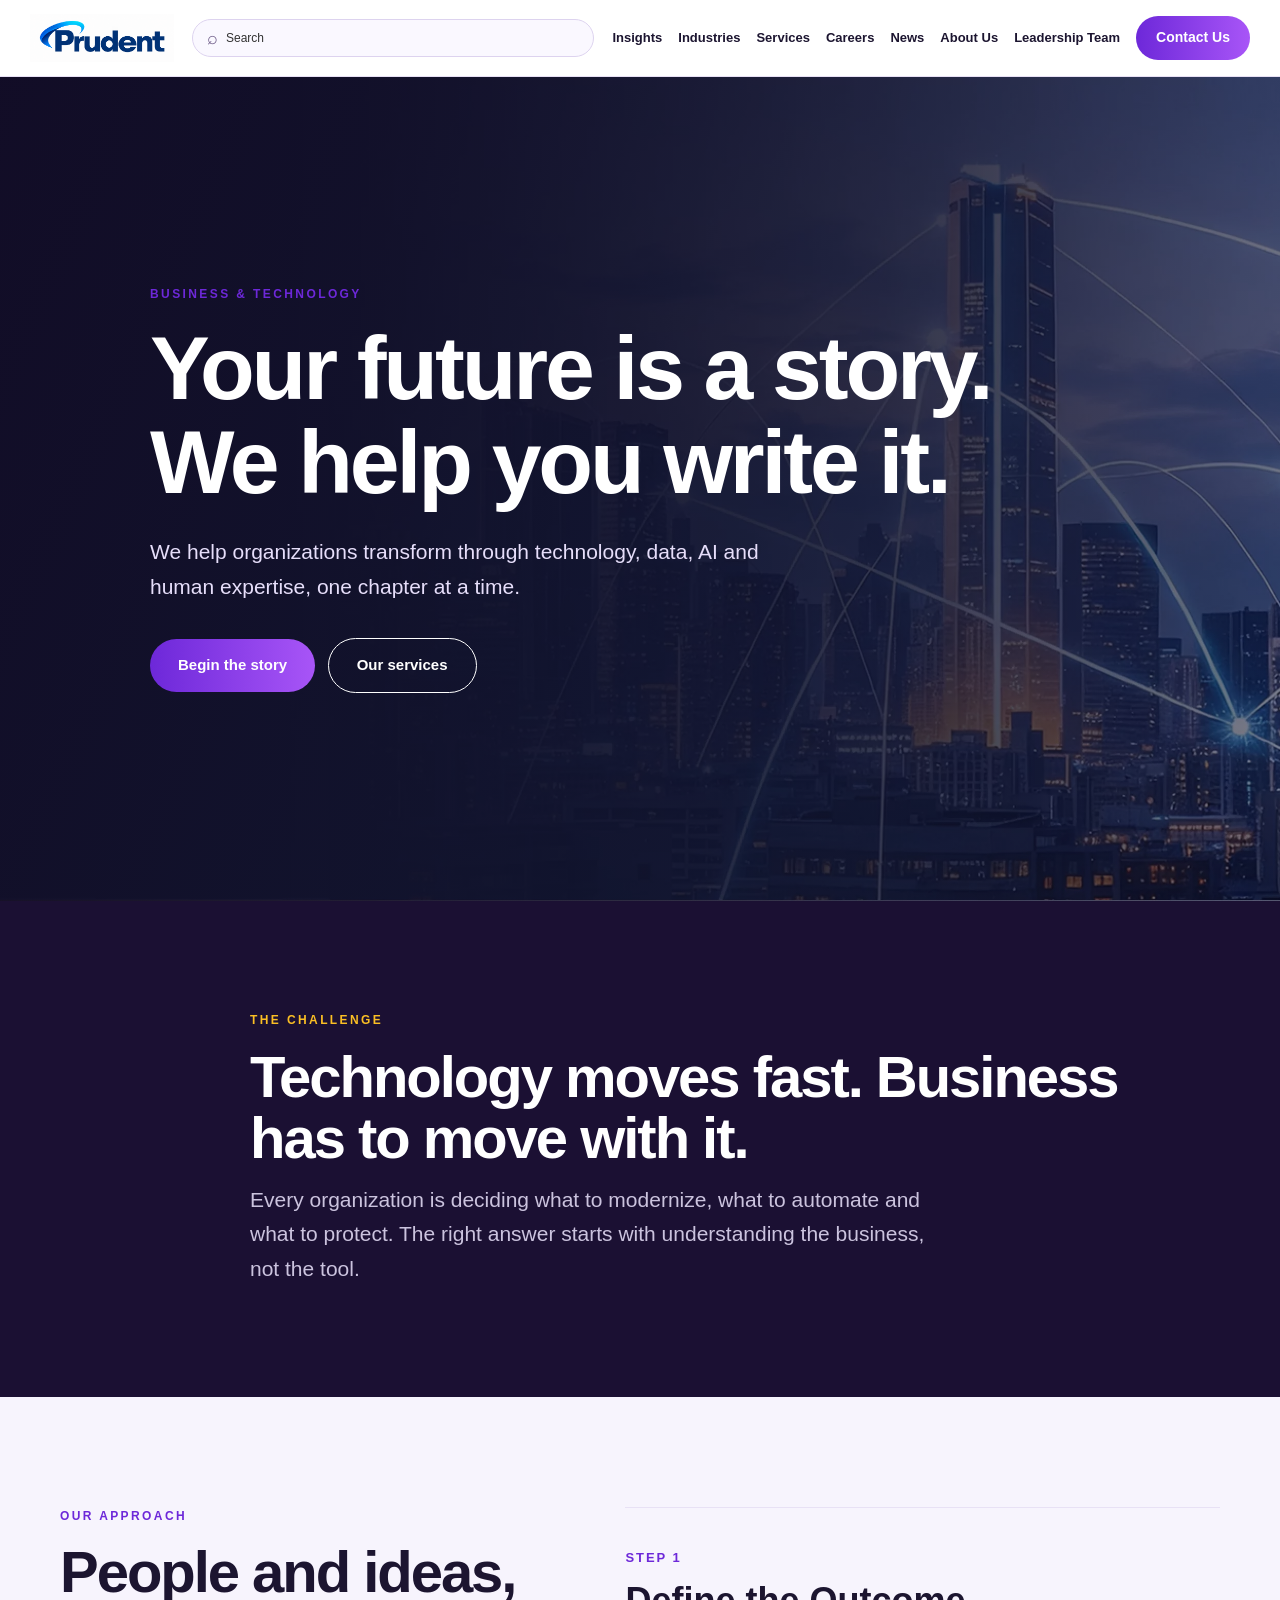
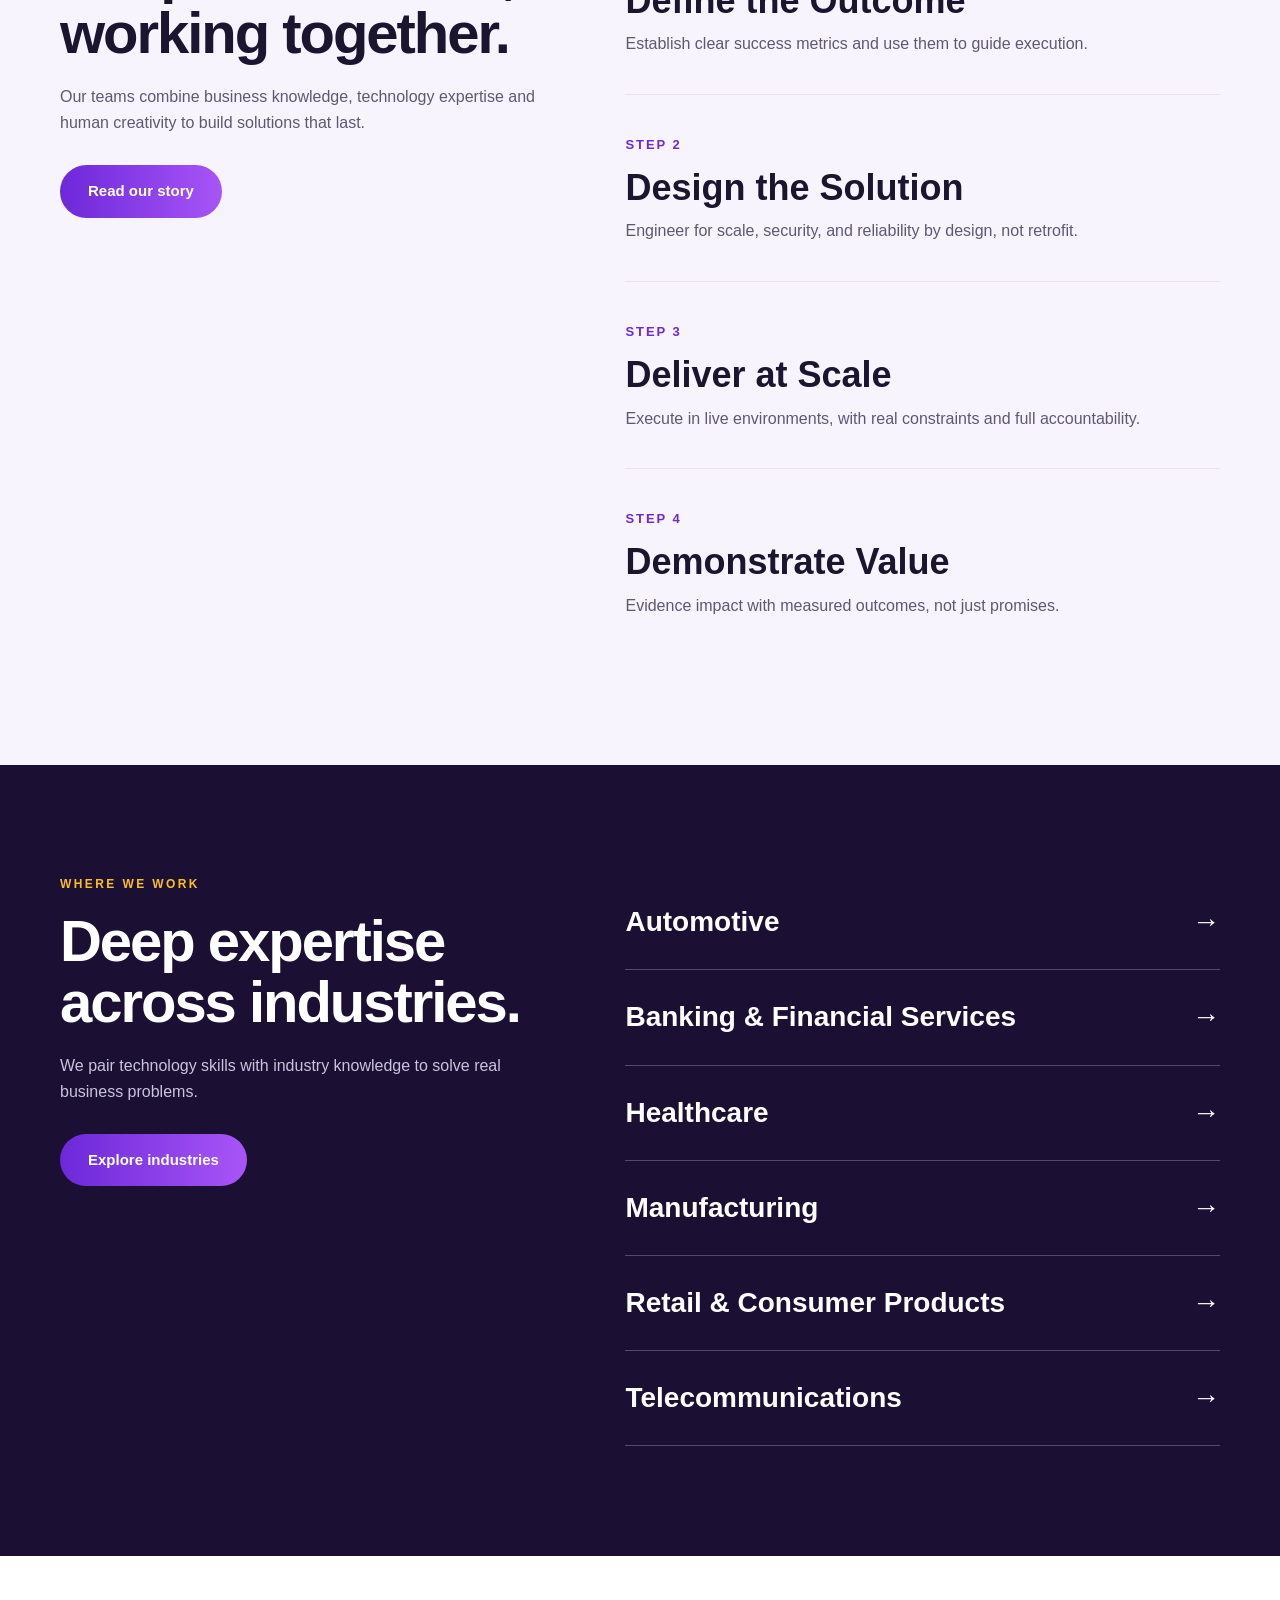
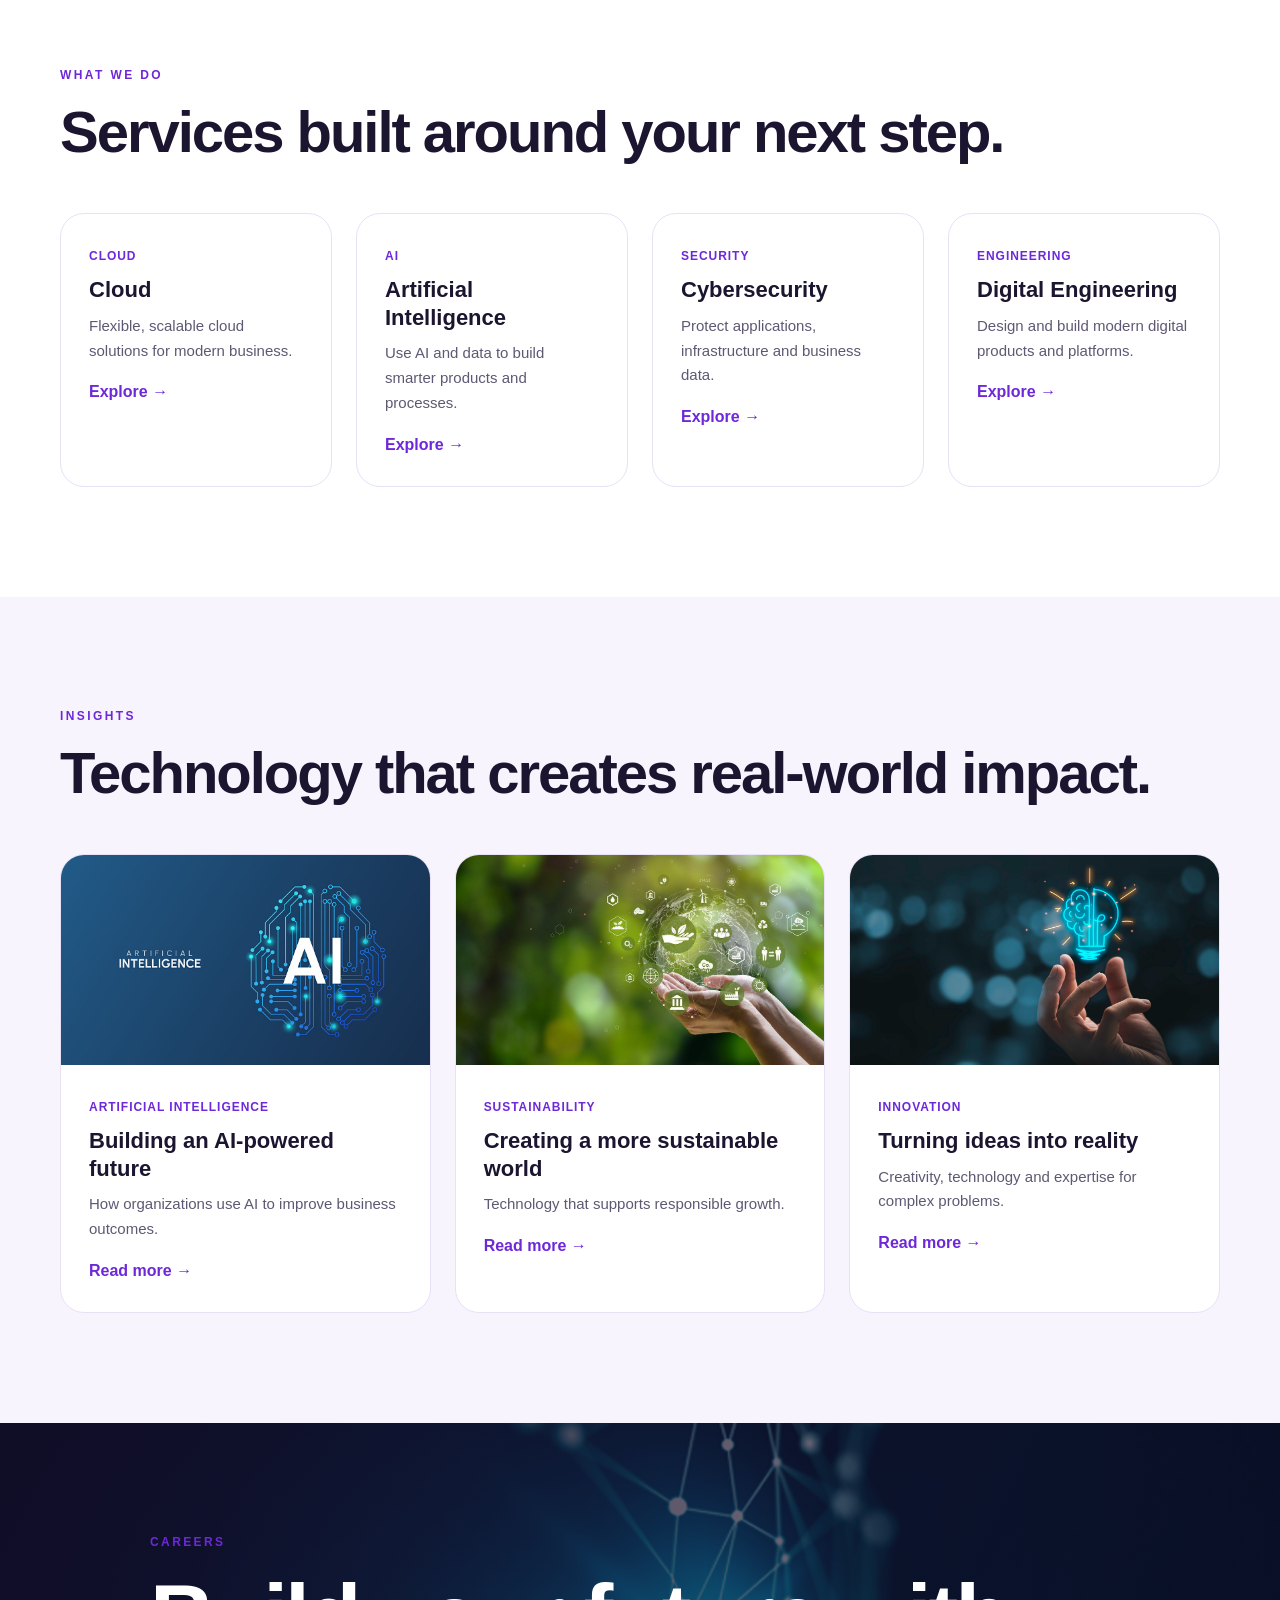
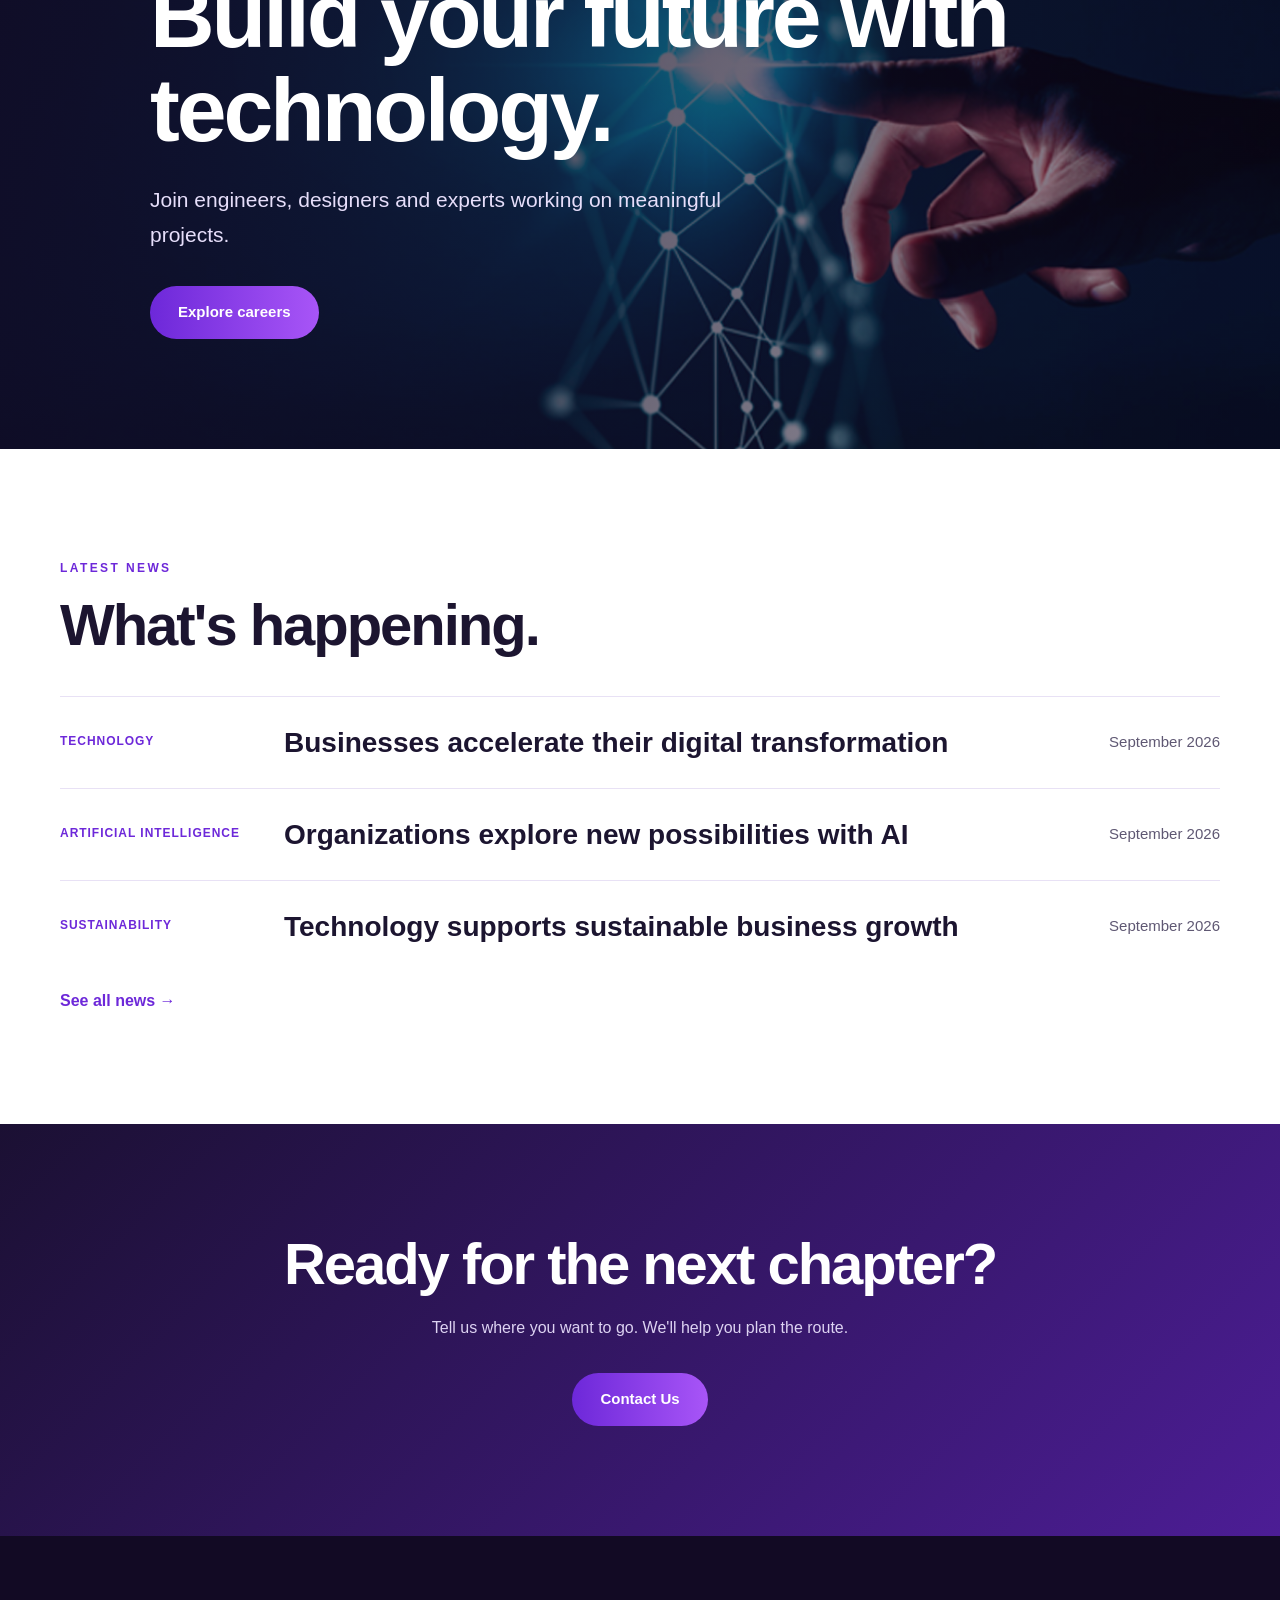
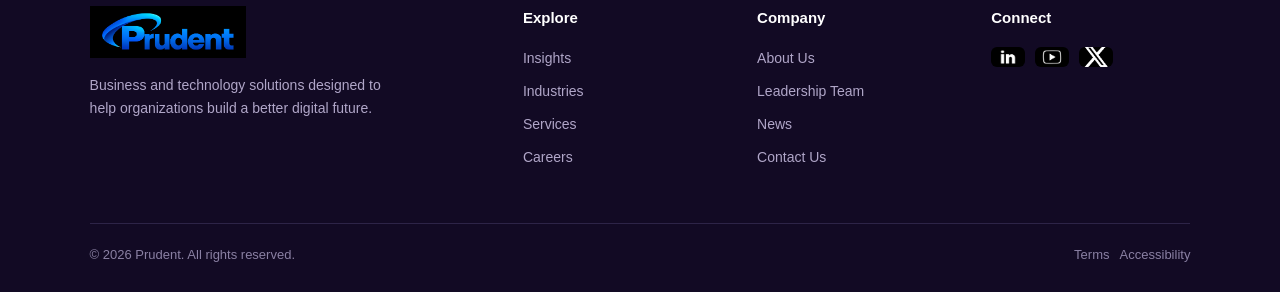
==== commit 01e2e3e4: "Update section headings for clarity" ====
--- a/index.html
+++ b/index.html
@@ -418,7 +418,7 @@
                         </b>
 
                         <h3>
-                            Listen
+                            Define the Outcome
                         </h3>
 
                         <p>
@@ -436,7 +436,7 @@
                         </b>
 
                         <h3>
-                            Design
+                            Design the Solution
                         </h3>
 
                         <p>
@@ -454,7 +454,7 @@
                         </b>
 
                         <h3>
-                            Deliver
+                            Deliver at Scale
                         </h3>
 
                         <p>
@@ -472,7 +472,7 @@
                         </b>
 
                         <h3>
-                            Demonstrate
+                            Demonstrate Value
                         </h3>
 
                         <p>
@@ -1058,4 +1058,4 @@
 
 </body>
 
-</html>+</html>
